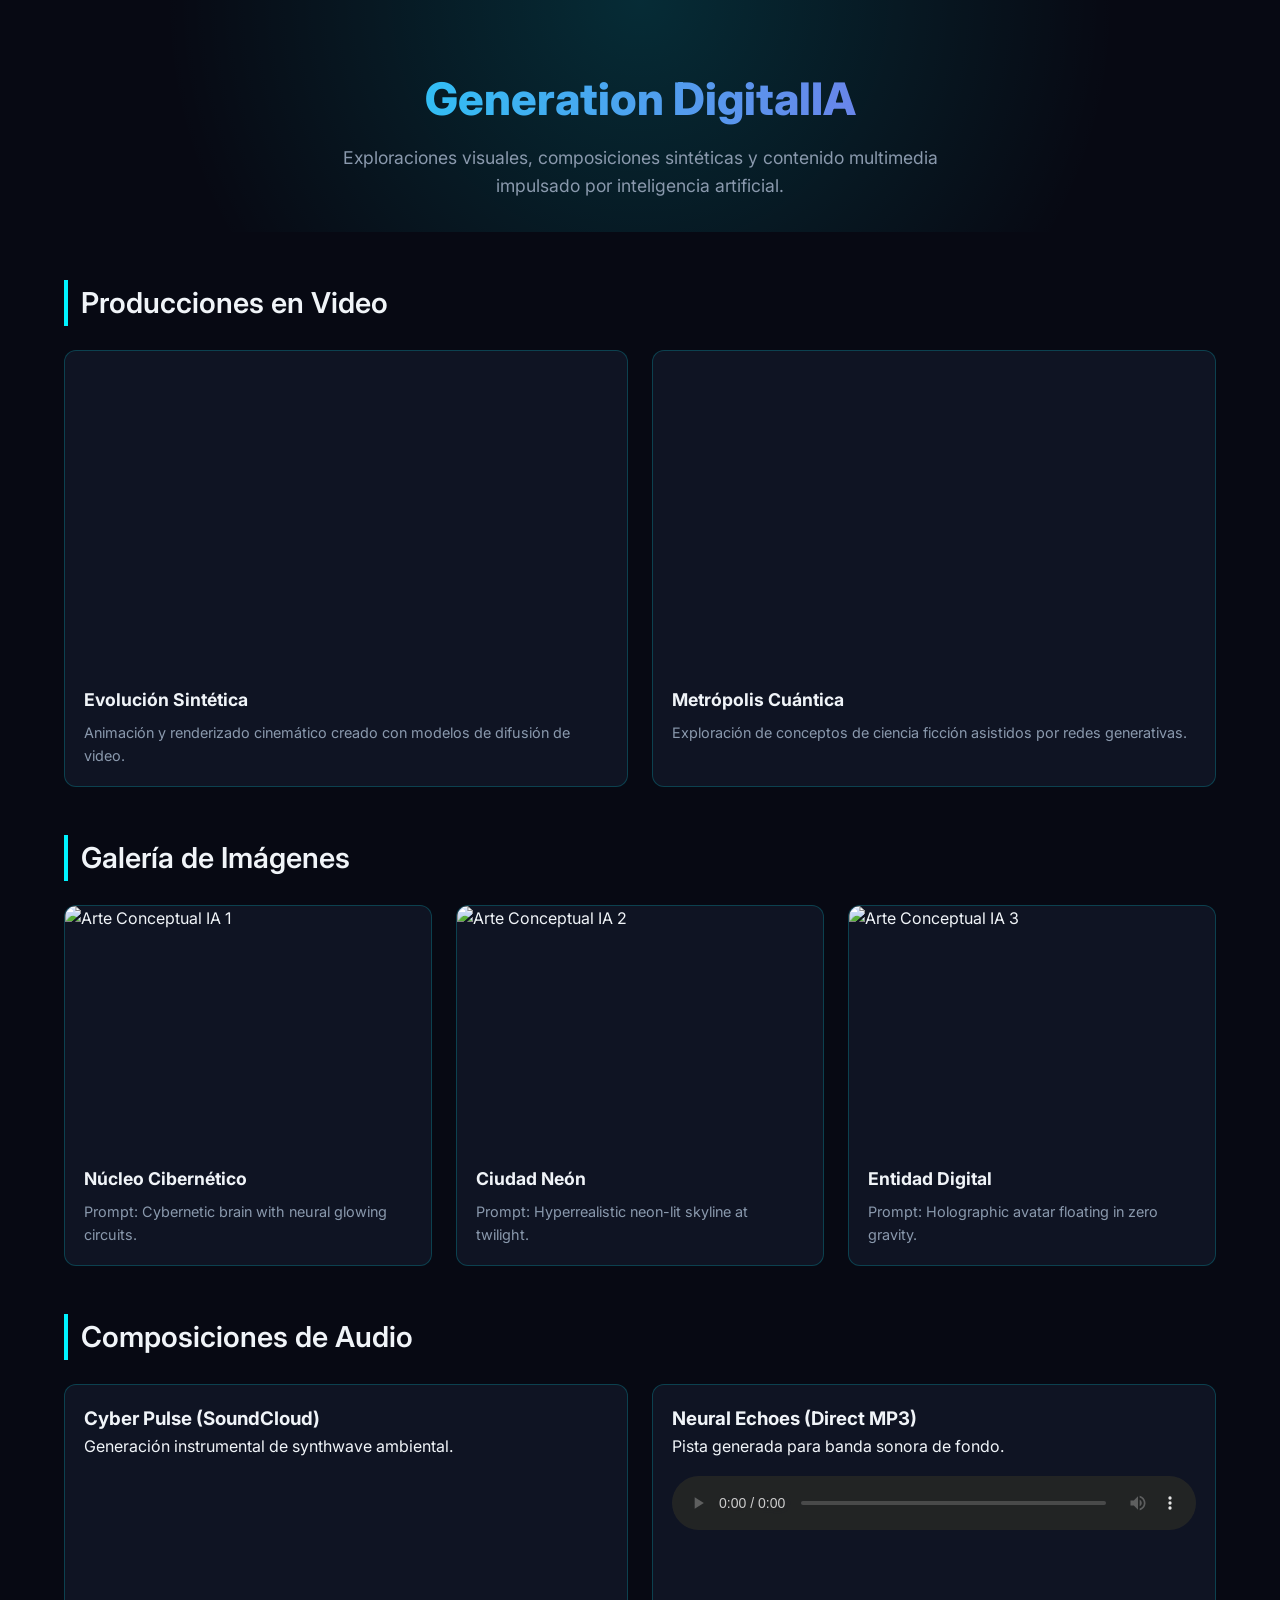
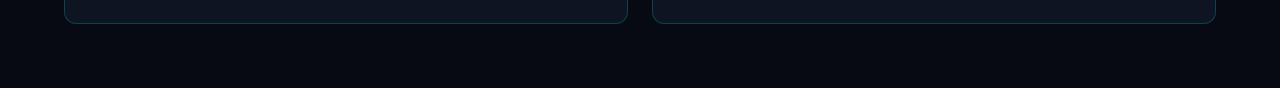
==== index.html @ ee4a76f1 "Create index.html" ====
<!DOCTYPE html>
<html lang="es">
<head>
  <meta charset="UTF-8">
  <meta name="viewport" content="width=device-width, initial-scale=1.0">
  <title>Generation DigitalIA | Portafolio</title>
  <link rel="preconnect" href="https://fonts.googleapis.com">
  <link rel="preconnect" href="https://fonts.gstatic.com" crossorigin>
  <link href="https://fonts.googleapis.com/css2?family=Inter:wght@300;400;600;800&display=swap" rel="stylesheet">
  <style>
    :root {
      --bg-dark: #070913;
      --card-bg: #0f1423;
      --border-glow: rgba(0, 242, 254, 0.2);
      --cyan: #00f2fe;
      --purple: #9b51e0;
      --text-main: #f0f4f8;
      --text-muted: #8a99ad;
    }

    * {
      box-sizing: border-box;
      margin: 0;
      padding: 0;
    }

    body {
      background-color: var(--bg-dark);
      color: var(--text-main);
      font-family: 'Inter', sans-serif;
      line-height: 1.6;
      padding-bottom: 4rem;
    }

    header {
      text-align: center;
      padding: 4rem 1.5rem 2rem;
      background: radial-gradient(circle at top, rgba(0, 242, 254, 0.15), transparent 70%);
    }

    header h1 {
      font-size: 2.8rem;
      font-weight: 800;
      background: linear-gradient(90deg, var(--cyan), var(--purple));
      -webkit-background-clip: text;
      -webkit-text-fill-color: transparent;
      margin-bottom: 0.5rem;
    }

    header p {
      color: var(--text-muted);
      font-size: 1.1rem;
      max-width: 600px;
      margin: 0 auto;
    }

    .container {
      max-width: 1200px;
      margin: 0 auto;
      padding: 0 1.5rem;
    }

    .section-title {
      font-size: 1.8rem;
      font-weight: 600;
      margin: 3rem 0 1.5rem;
      display: flex;
      align-items: center;
      gap: 0.8rem;
      border-left: 4px solid var(--cyan);
      padding-left: 0.8rem;
    }

    .grid {
      display: grid;
      grid-template-columns: repeat(auto-fit, minmax(320px, 1fr));
      gap: 1.5rem;
    }

    .card {
      background-color: var(--card-bg);
      border: 1px solid var(--border-glow);
      border-radius: 12px;
      overflow: hidden;
      display: flex;
      flex-direction: column;
      transition: transform 0.2s ease, border-color 0.2s ease;
    }

    .card:hover {
      transform: translateY(-4px);
      border-color: var(--cyan);
    }

    /* Galería de Imágenes */
    .image-card img {
      width: 100%;
      height: 240px;
      object-fit: cover;
      display: block;
    }

    .card-body {
      padding: 1.2rem;
    }

    .card-body h3 {
      font-size: 1.1rem;
      margin-bottom: 0.4rem;
    }

    .card-body p {
      color: var(--text-muted);
      font-size: 0.9rem;
    }

    /* Marcos de Video */
    .video-wrapper {
      position: relative;
      padding-bottom: 56.25%; /* 16:9 ratio */
      height: 0;
      overflow: hidden;
    }

    .video-wrapper iframe {
      position: absolute;
      top: 0;
      left: 0;
      width: 100%;
      height: 100%;
      border: 0;
    }

    /* Reproductores de Audio */
    .audio-card {
      padding: 1.2rem;
    }

    .audio-wrapper {
      margin-top: 1rem;
    }

    .audio-wrapper iframe {
      width: 100%;
      height: 120px;
      border: 0;
    }

    audio {
      width: 100%;
      margin-top: 1rem;
      filter: invert(0.9) hue-rotate(180deg);
    }
  </style>
</head>
<body>

  <header>
    <h1>Generation DigitalIA</h1>
    <p>Exploraciones visuales, composiciones sintéticas y contenido multimedia impulsado por inteligencia artificial.</p>
  </header>

  <main class="container">

    <h2 class="section-title">Producciones en Video</h2>
    <div class="grid">
      <div class="card">
        <div class="video-wrapper">
          <iframe src="https://www.youtube.com/embed/dQw4w9WgXcQ" title="Video IA 1" allowfullscreen></iframe>
        </div>
        <div class="card-body">
          <h3>Evolución Sintética</h3>
          <p>Animación y renderizado cinemático creado con modelos de difusión de video.</p>
        </div>
      </div>

      <div class="card">
        <div class="video-wrapper">
          <iframe src="https://www.youtube.com/embed/dQw4w9WgXcQ" title="Video IA 2" allowfullscreen></iframe>
        </div>
        <div class="card-body">
          <h3>Metrópolis Cuántica</h3>
          <p>Exploración de conceptos de ciencia ficción asistidos por redes generativas.</p>
        </div>
      </div>
    </div>

    <h2 class="section-title">Galería de Imágenes</h2>
    <div class="grid">
      <div class="card image-card">
        <img src="https://picsum.photos/600/400?random=1" alt="Arte Conceptual IA 1">
        <div class="card-body">
          <h3>Núcleo Cibernético</h3>
          <p>Prompt: Cybernetic brain with neural glowing circuits.</p>
        </div>
      </div>

      <div class="card image-card">
        <img src="https://picsum.photos/600/400?random=2" alt="Arte Conceptual IA 2">
        <div class="card-body">
          <h3>Ciudad Neón</h3>
          <p>Prompt: Hyperrealistic neon-lit skyline at twilight.</p>
        </div>
      </div>

      <div class="card image-card">
        <img src="https://picsum.photos/600/400?random=3" alt="Arte Conceptual IA 3">
        <div class="card-body">
          <h3>Entidad Digital</h3>
          <p>Prompt: Holographic avatar floating in zero gravity.</p>
        </div>
      </div>
    </div>

    <h2 class="section-title">Composiciones de Audio</h2>
    <div class="grid">
      <div class="card audio-card">
        <h3>Cyber Pulse (SoundCloud)</h3>
        <p>Generación instrumental de synthwave ambiental.</p>
        <div class="audio-wrapper">
          <iframe scrolling="no" allow="autoplay" src="https://w.soundcloud.com/player/?url=https%3A//api.soundcloud.com/tracks/293&color=%2300f2fe&auto_play=false&hide_related=true&show_comments=false&show_user=true&show_reposts=false&show_teaser=false"></iframe>
        </div>
      </div>

      <div class="card audio-card">
        <h3>Neural Echoes (Direct MP3)</h3>
        <p>Pista generada para banda sonora de fondo.</p>
        <audio controls>
          <source src="https://www.soundhelix.com/examples/mp3/SoundHelix-Song-1.mp3" type="audio/mpeg">
          Tu navegador no soporta el reproductor de audio.
        </audio>
      </div>
    </div>

  </main>

</body>
</html>
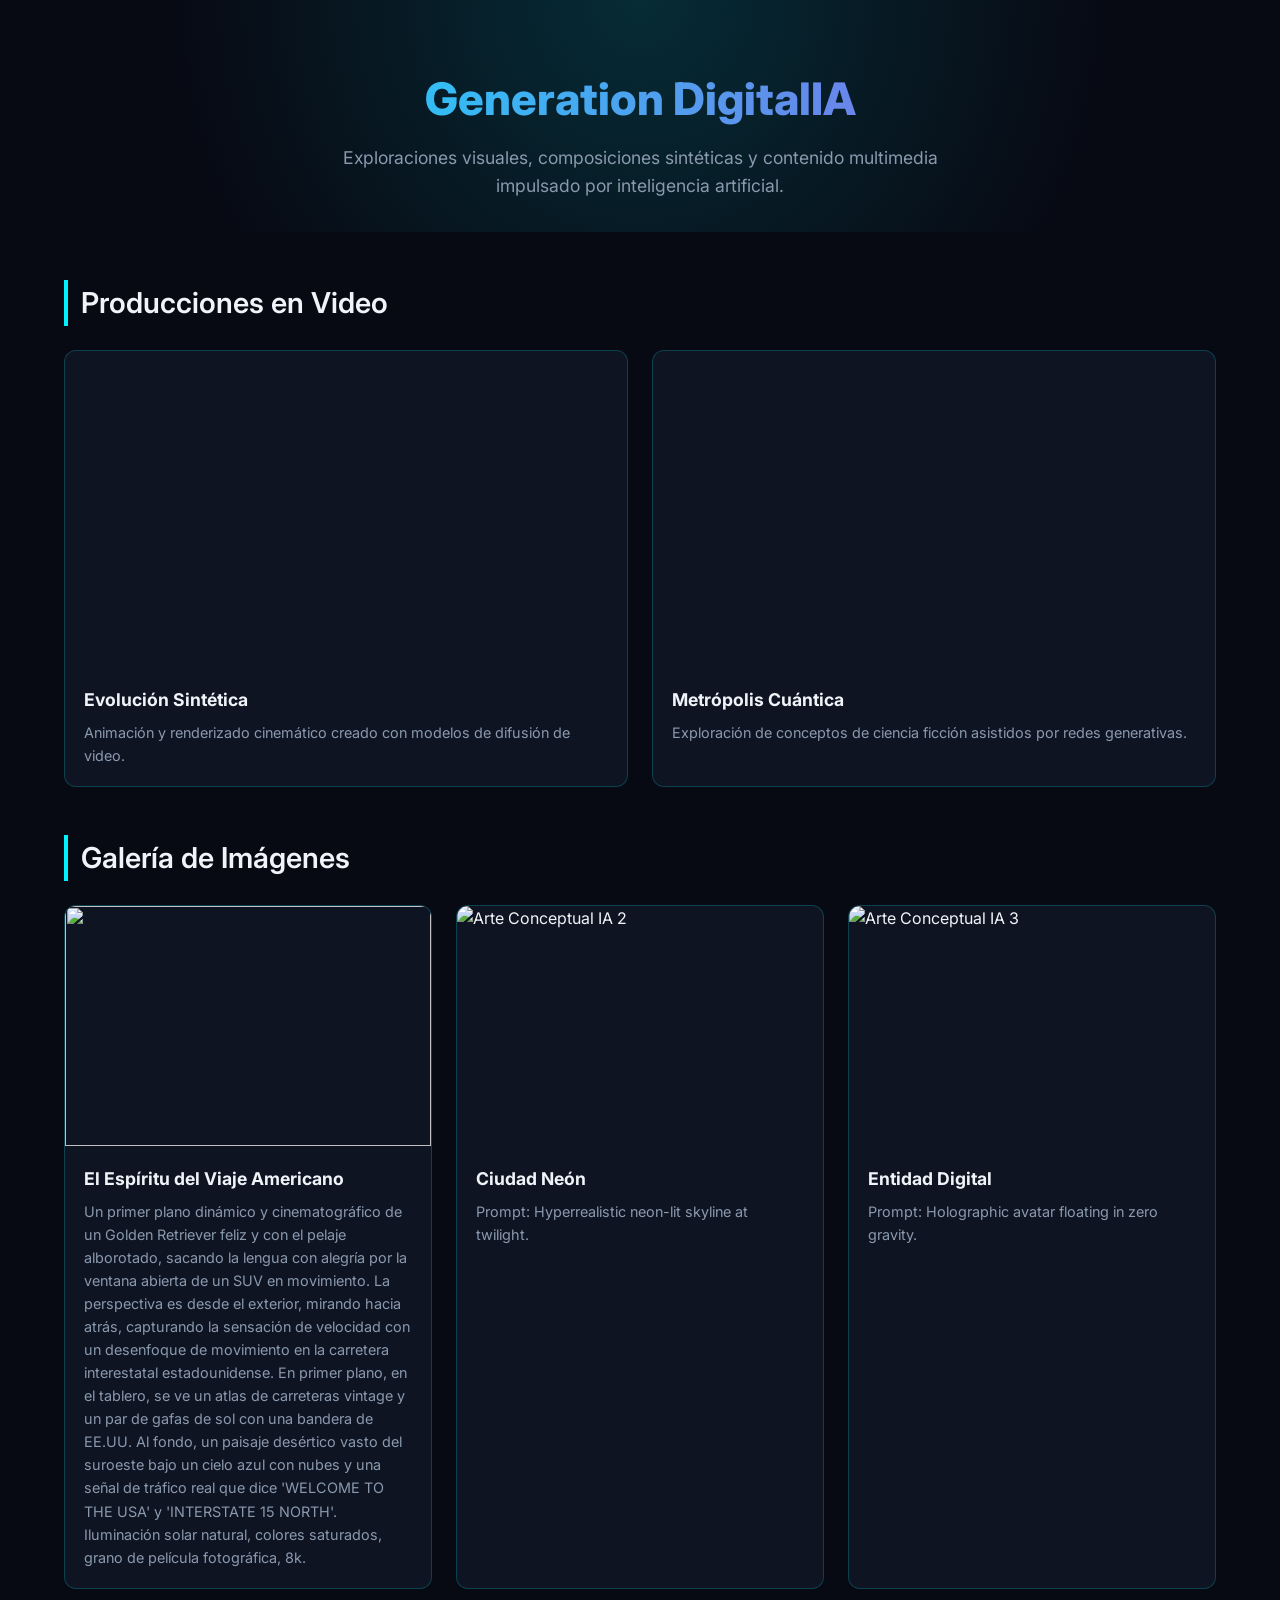
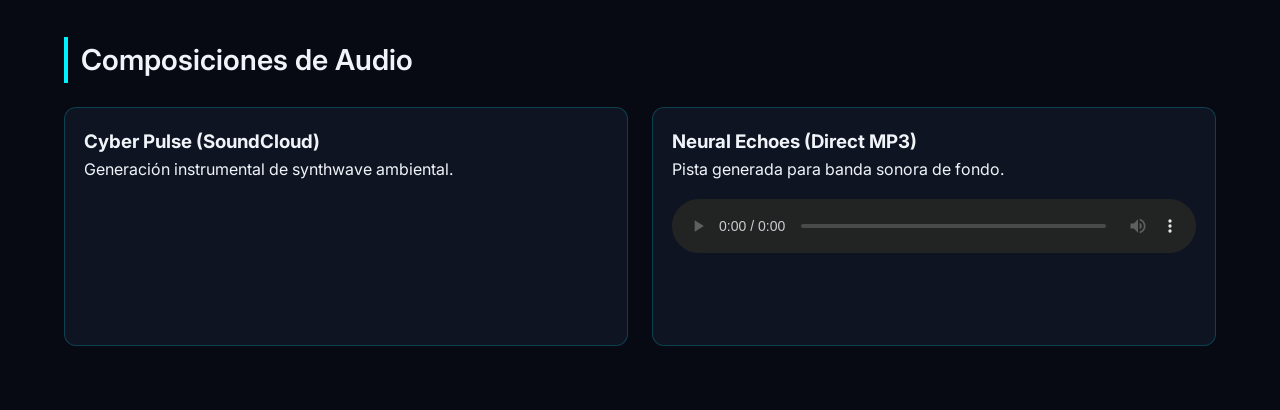
==== commit 739ea677: "Update index.html" ====
--- a/index.html
+++ b/index.html
@@ -1,5 +1,6 @@
 <!DOCTYPE html>
 <html lang="es">
+
 <head>
   <meta charset="UTF-8">
   <meta name="viewport" content="width=device-width, initial-scale=1.0">
@@ -117,7 +118,8 @@
     /* Marcos de Video */
     .video-wrapper {
       position: relative;
-      padding-bottom: 56.25%; /* 16:9 ratio */
+      padding-bottom: 56.25%;
+      /* 16:9 ratio */
       height: 0;
       overflow: hidden;
     }
@@ -153,11 +155,13 @@
     }
   </style>
 </head>
+
 <body>
 
   <header>
     <h1>Generation DigitalIA</h1>
-    <p>Exploraciones visuales, composiciones sintéticas y contenido multimedia impulsado por inteligencia artificial.</p>
+    <p>Exploraciones visuales, composiciones sintéticas y contenido multimedia impulsado por inteligencia artificial.
+    </p>
   </header>
 
   <main class="container">
@@ -188,10 +192,17 @@
     <h2 class="section-title">Galería de Imágenes</h2>
     <div class="grid">
       <div class="card image-card">
-        <img src="https://picsum.photos/600/400?random=1" alt="Arte Conceptual IA 1">
-        <div class="card-body">
-          <h3>Núcleo Cibernético</h3>
-          <p>Prompt: Cybernetic brain with neural glowing circuits.</p>
+        <img
+          src="https://res.cloudinary.com/hmmpgzoa/image/upload/v1788475671/Gemini_Generated_Image_70rmd570rmd570rm.jpg">
+        <div class="card-body">
+          <h3>El Espíritu del Viaje Americano</h3>
+          <p>Un primer plano dinámico y cinematográfico de un Golden Retriever feliz y con el pelaje alborotado, sacando
+            la lengua con alegría por la ventana abierta de un SUV en movimiento. La perspectiva es desde el exterior,
+            mirando hacia atrás, capturando la sensación de velocidad con un desenfoque de movimiento en la carretera
+            interestatal estadounidense. En primer plano, en el tablero, se ve un atlas de carreteras vintage y un par
+            de gafas de sol con una bandera de EE.UU. Al fondo, un paisaje desértico vasto del suroeste bajo un cielo
+            azul con nubes y una señal de tráfico real que dice 'WELCOME TO THE USA' y 'INTERSTATE 15 NORTH'.
+            Iluminación solar natural, colores saturados, grano de película fotográfica, 8k.</p>
         </div>
       </div>
 
@@ -218,7 +229,8 @@
         <h3>Cyber Pulse (SoundCloud)</h3>
         <p>Generación instrumental de synthwave ambiental.</p>
         <div class="audio-wrapper">
-          <iframe scrolling="no" allow="autoplay" src="https://w.soundcloud.com/player/?url=https%3A//api.soundcloud.com/tracks/293&color=%2300f2fe&auto_play=false&hide_related=true&show_comments=false&show_user=true&show_reposts=false&show_teaser=false"></iframe>
+          <iframe scrolling="no" allow="autoplay"
+            src="https://w.soundcloud.com/player/?url=https%3A//api.soundcloud.com/tracks/293&color=%2300f2fe&auto_play=false&hide_related=true&show_comments=false&show_user=true&show_reposts=false&show_teaser=false"></iframe>
         </div>
       </div>
 
@@ -235,4 +247,5 @@
   </main>
 
 </body>
+
 </html>
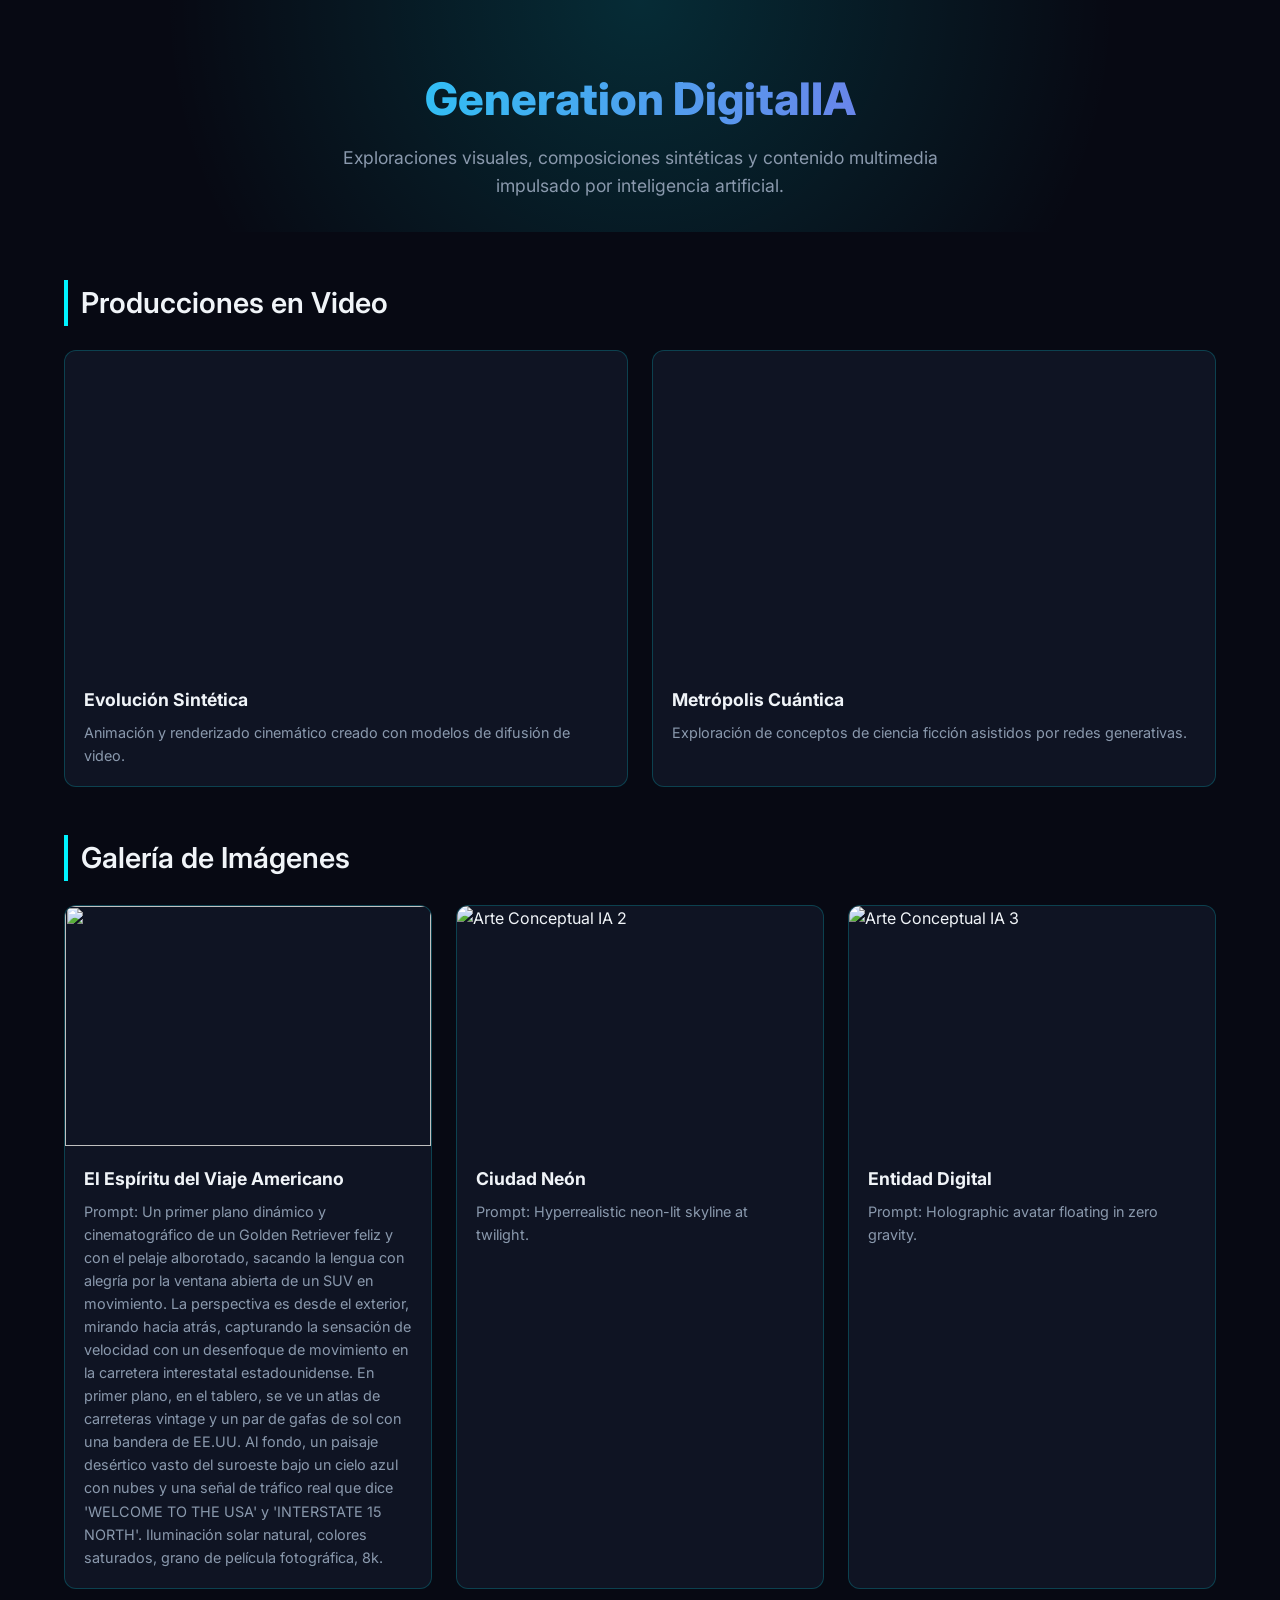
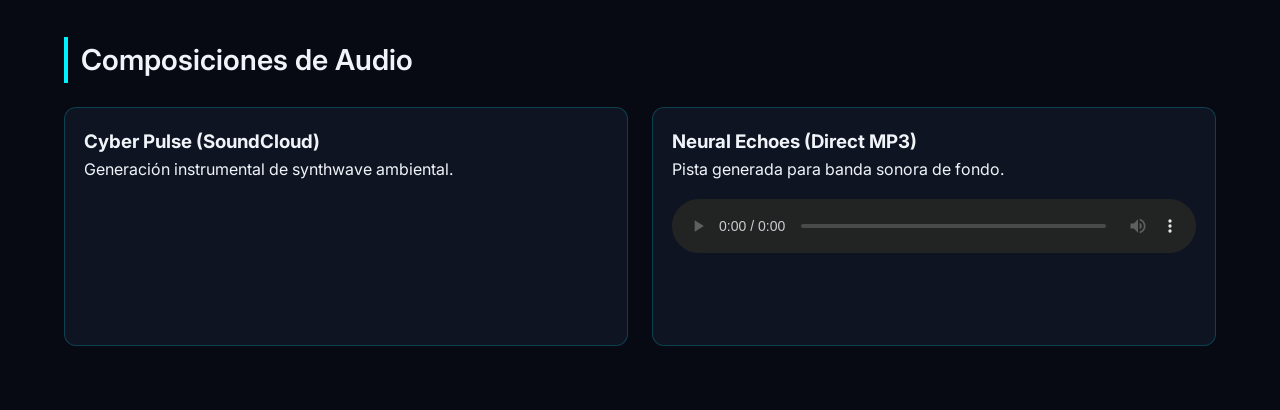
==== commit a6bda2ad: "Update index.html" ====
--- a/index.html
+++ b/index.html
@@ -196,7 +196,8 @@
           src="https://res.cloudinary.com/hmmpgzoa/image/upload/v1788475671/Gemini_Generated_Image_70rmd570rmd570rm.jpg">
         <div class="card-body">
           <h3>El Espíritu del Viaje Americano</h3>
-          <p>Un primer plano dinámico y cinematográfico de un Golden Retriever feliz y con el pelaje alborotado, sacando
+          <p>Prompt: Un primer plano dinámico y cinematográfico de un Golden Retriever feliz y con el pelaje alborotado,
+            sacando
             la lengua con alegría por la ventana abierta de un SUV en movimiento. La perspectiva es desde el exterior,
             mirando hacia atrás, capturando la sensación de velocidad con un desenfoque de movimiento en la carretera
             interestatal estadounidense. En primer plano, en el tablero, se ve un atlas de carreteras vintage y un par
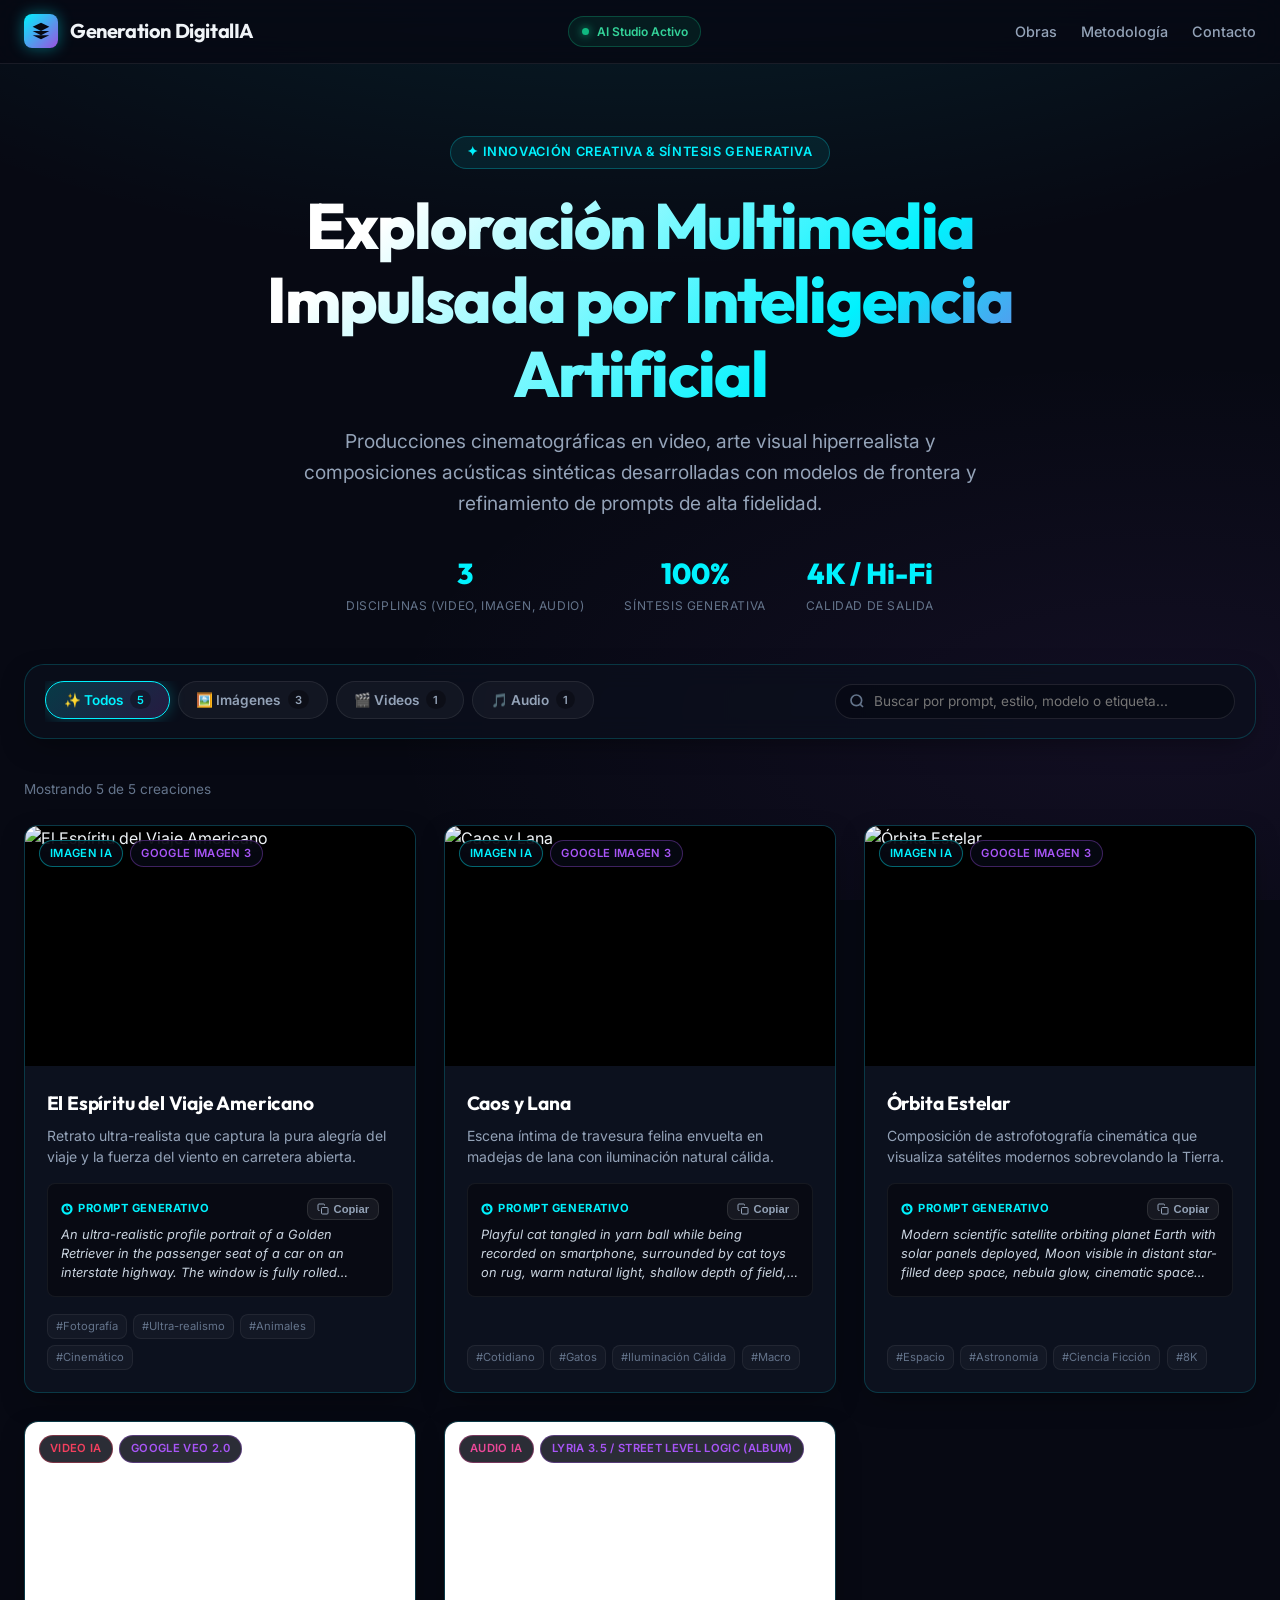
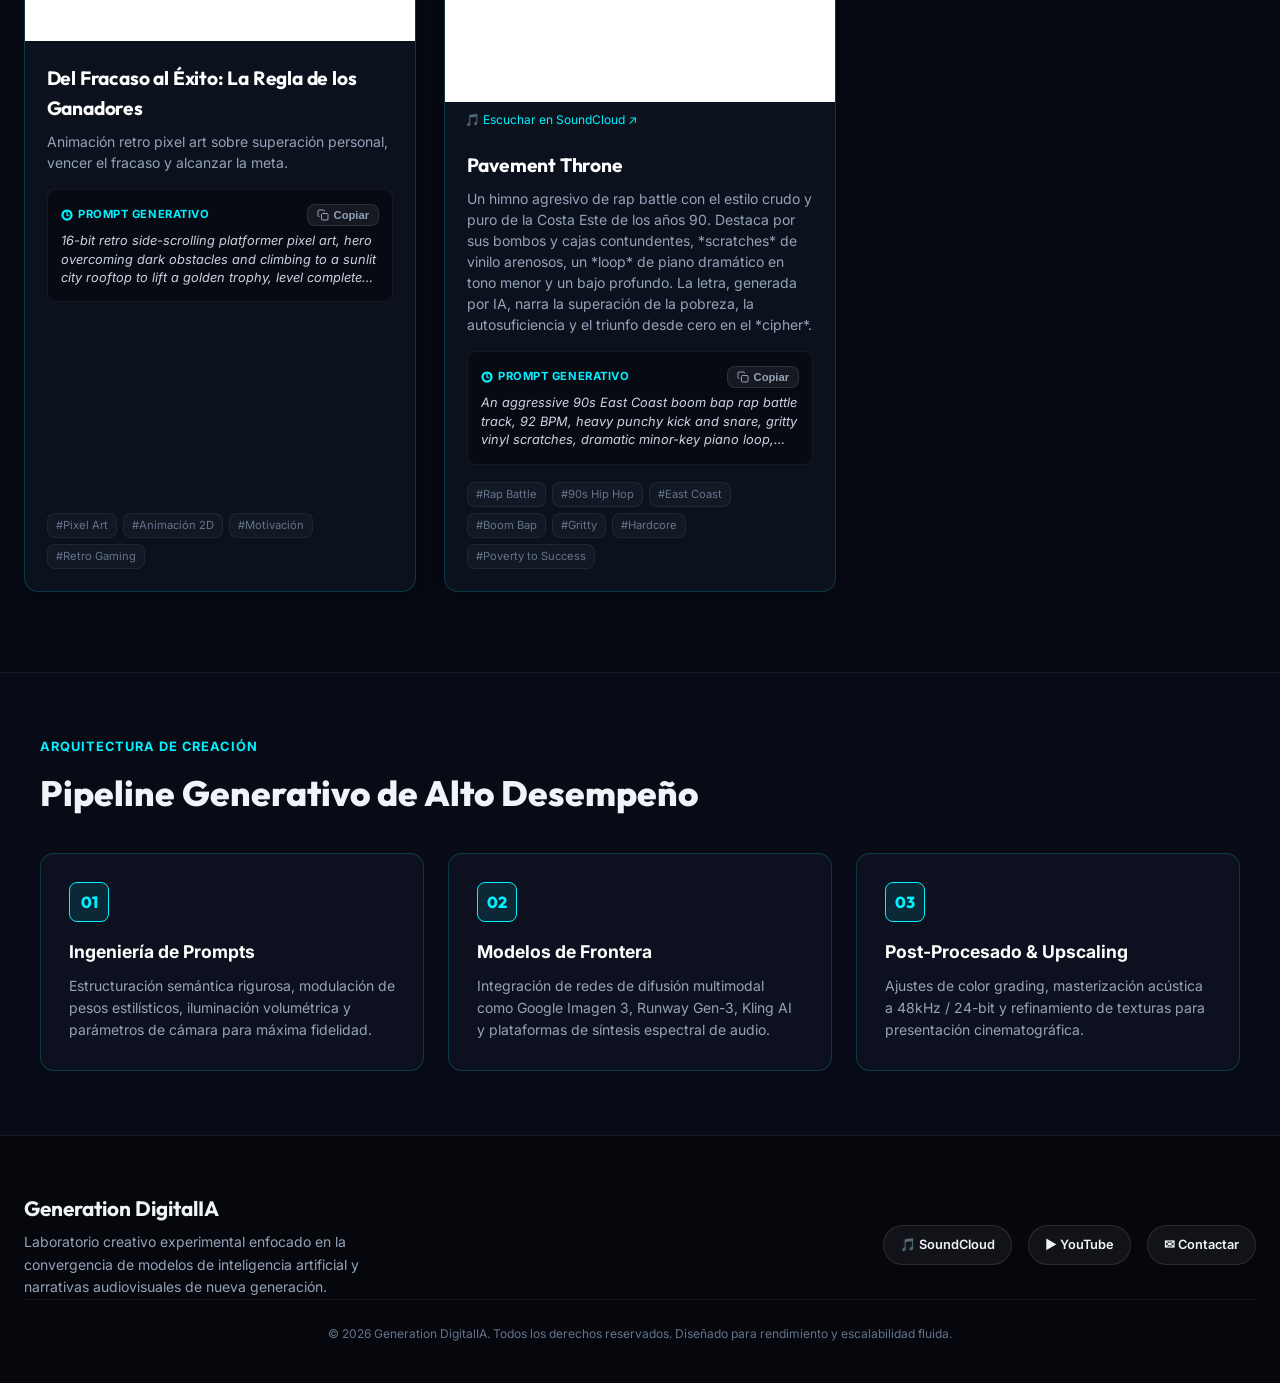
==== commit f3c32414: "Refactorización modular, diseño interactivo y actualización de obras - Arquitectura desacoplada y es" ====
--- a/index.html
+++ b/index.html
@@ -4,249 +4,247 @@
 <head>
   <meta charset="UTF-8">
   <meta name="viewport" content="width=device-width, initial-scale=1.0">
-  <title>Generation DigitalIA | Portafolio</title>
+  <title>Generation DigitalIA | Portafolio de Arte & Contenido Multimedia con IA</title>
+  
+  <!-- SEO & Metadatos Esenciales -->
+  <meta name="description" content="Generation DigitalIA - Portafolio de arte generativo, producciones en video cinemático, composiciones acústicas sintéticas y contenido multimedia impulsado por inteligencia artificial.">
+  <meta name="keywords" content="Inteligencia Artificial, Arte Generativo, Imagen 3, Runway, Kling, Suno, Video IA, Deep Tech, Prompt Engineering, Multimedia IA">
+  <meta name="author" content="Generation DigitalIA">
+  <meta name="theme-color" content="#070913">
+
+  <!-- Open Graph / Redes Sociales -->
+  <meta property="og:type" content="website">
+  <meta property="og:title" content="Generation DigitalIA | Portafolio Multimedia con IA">
+  <meta property="og:description" content="Exploraciones visuales, composiciones sintéticas y contenido cinematográfico impulsado por inteligencia artificial de vanguardia.">
+  <meta property="og:image" content="https://res.cloudinary.com/hmmpgzoa/image/upload/v1788475671/Gemini_Generated_Image_70rmd570rmd570rm.jpg">
+
+  <!-- Twitter Card -->
+  <meta name="twitter:card" content="summary_large_image">
+  <meta name="twitter:title" content="Generation DigitalIA | Portafolio Multimedia con IA">
+  <meta name="twitter:description" content="Exploraciones visuales, composiciones sintéticas y contenido cinematográfico impulsado por modelos generativos.">
+  <meta name="twitter:image" content="https://res.cloudinary.com/hmmpgzoa/image/upload/v1788475671/Gemini_Generated_Image_70rmd570rmd570rm.jpg">
+
+  <!-- Google Fonts: Outfit & Inter -->
   <link rel="preconnect" href="https://fonts.googleapis.com">
   <link rel="preconnect" href="https://fonts.gstatic.com" crossorigin>
-  <link href="https://fonts.googleapis.com/css2?family=Inter:wght@300;400;600;800&display=swap" rel="stylesheet">
-  <style>
-    :root {
-      --bg-dark: #070913;
-      --card-bg: #0f1423;
-      --border-glow: rgba(0, 242, 254, 0.2);
-      --cyan: #00f2fe;
-      --purple: #9b51e0;
-      --text-main: #f0f4f8;
-      --text-muted: #8a99ad;
-    }
-
-    * {
-      box-sizing: border-box;
-      margin: 0;
-      padding: 0;
-    }
-
-    body {
-      background-color: var(--bg-dark);
-      color: var(--text-main);
-      font-family: 'Inter', sans-serif;
-      line-height: 1.6;
-      padding-bottom: 4rem;
-    }
-
-    header {
-      text-align: center;
-      padding: 4rem 1.5rem 2rem;
-      background: radial-gradient(circle at top, rgba(0, 242, 254, 0.15), transparent 70%);
-    }
-
-    header h1 {
-      font-size: 2.8rem;
-      font-weight: 800;
-      background: linear-gradient(90deg, var(--cyan), var(--purple));
-      -webkit-background-clip: text;
-      -webkit-text-fill-color: transparent;
-      margin-bottom: 0.5rem;
-    }
-
-    header p {
-      color: var(--text-muted);
-      font-size: 1.1rem;
-      max-width: 600px;
-      margin: 0 auto;
-    }
-
-    .container {
-      max-width: 1200px;
-      margin: 0 auto;
-      padding: 0 1.5rem;
-    }
-
-    .section-title {
-      font-size: 1.8rem;
-      font-weight: 600;
-      margin: 3rem 0 1.5rem;
-      display: flex;
-      align-items: center;
-      gap: 0.8rem;
-      border-left: 4px solid var(--cyan);
-      padding-left: 0.8rem;
-    }
-
-    .grid {
-      display: grid;
-      grid-template-columns: repeat(auto-fit, minmax(320px, 1fr));
-      gap: 1.5rem;
-    }
-
-    .card {
-      background-color: var(--card-bg);
-      border: 1px solid var(--border-glow);
-      border-radius: 12px;
-      overflow: hidden;
-      display: flex;
-      flex-direction: column;
-      transition: transform 0.2s ease, border-color 0.2s ease;
-    }
-
-    .card:hover {
-      transform: translateY(-4px);
-      border-color: var(--cyan);
-    }
-
-    /* Galería de Imágenes */
-    .image-card img {
-      width: 100%;
-      height: 240px;
-      object-fit: cover;
-      display: block;
-    }
-
-    .card-body {
-      padding: 1.2rem;
-    }
-
-    .card-body h3 {
-      font-size: 1.1rem;
-      margin-bottom: 0.4rem;
-    }
-
-    .card-body p {
-      color: var(--text-muted);
-      font-size: 0.9rem;
-    }
-
-    /* Marcos de Video */
-    .video-wrapper {
-      position: relative;
-      padding-bottom: 56.25%;
-      /* 16:9 ratio */
-      height: 0;
-      overflow: hidden;
-    }
-
-    .video-wrapper iframe {
-      position: absolute;
-      top: 0;
-      left: 0;
-      width: 100%;
-      height: 100%;
-      border: 0;
-    }
-
-    /* Reproductores de Audio */
-    .audio-card {
-      padding: 1.2rem;
-    }
-
-    .audio-wrapper {
-      margin-top: 1rem;
-    }
-
-    .audio-wrapper iframe {
-      width: 100%;
-      height: 120px;
-      border: 0;
-    }
-
-    audio {
-      width: 100%;
-      margin-top: 1rem;
-      filter: invert(0.9) hue-rotate(180deg);
-    }
-  </style>
+  <link href="https://fonts.googleapis.com/css2?family=Inter:wght@300;400;500;600;700&family=Outfit:wght@400;600;700;800&display=swap" rel="stylesheet">
+
+  <!-- Hoja de Estilos Principal -->
+  <link rel="stylesheet" href="css/style.css">
 </head>
 
 <body>
 
-  <header>
-    <h1>Generation DigitalIA</h1>
-    <p>Exploraciones visuales, composiciones sintéticas y contenido multimedia impulsado por inteligencia artificial.
+  <!-- Barra de Navegación Superior -->
+  <header class="navbar">
+    <div class="nav-container">
+      <a href="#" class="nav-brand" title="Generation DigitalIA - Inicio">
+        <div class="brand-icon">
+          <svg viewBox="0 0 24 24">
+            <path d="M12 2L2 7l10 5 10-5-10-5zM2 17l10 5 10-5M2 12l10 5 10-5"></path>
+          </svg>
+        </div>
+        <span>Generation DigitalIA</span>
+      </a>
+
+      <div class="nav-status">
+        <span class="status-dot"></span>
+        <span>AI Studio Activo</span>
+      </div>
+
+      <nav>
+        <ul class="nav-links">
+          <li><a href="#galeria">Obras</a></li>
+          <li><a href="#metodologia">Metodología</a></li>
+          <li><a href="#contacto">Contacto</a></li>
+        </ul>
+      </nav>
+    </div>
+  </header>
+
+  <!-- Hero Section Principal -->
+  <section class="hero">
+    <div class="hero-pill">
+      <span>✦ Innovación Creativa & Síntesis Generativa</span>
+    </div>
+    <h1>Exploración Multimedia Impulsada por Inteligencia Artificial</h1>
+    <p>
+      Producciones cinematográficas en video, arte visual hiperrealista y composiciones acústicas sintéticas
+      desarrolladas con modelos de frontera y refinamiento de prompts de alta fidelidad.
     </p>
-  </header>
-
-  <main class="container">
-
-    <h2 class="section-title">Producciones en Video</h2>
-    <div class="grid">
-      <div class="card">
-        <div class="video-wrapper">
-          <iframe src="https://www.youtube.com/embed/dQw4w9WgXcQ" title="Video IA 1" allowfullscreen></iframe>
-        </div>
-        <div class="card-body">
-          <h3>Evolución Sintética</h3>
-          <p>Animación y renderizado cinemático creado con modelos de difusión de video.</p>
-        </div>
-      </div>
-
-      <div class="card">
-        <div class="video-wrapper">
-          <iframe src="https://www.youtube.com/embed/dQw4w9WgXcQ" title="Video IA 2" allowfullscreen></iframe>
-        </div>
-        <div class="card-body">
-          <h3>Metrópolis Cuántica</h3>
-          <p>Exploración de conceptos de ciencia ficción asistidos por redes generativas.</p>
-        </div>
-      </div>
-    </div>
-
-    <h2 class="section-title">Galería de Imágenes</h2>
-    <div class="grid">
-      <div class="card image-card">
-        <img
-          src="https://res.cloudinary.com/hmmpgzoa/image/upload/v1788475671/Gemini_Generated_Image_70rmd570rmd570rm.jpg">
-        <div class="card-body">
-          <h3>El Espíritu del Viaje Americano</h3>
-          <p>Prompt: Un primer plano dinámico y cinematográfico de un Golden Retriever feliz y con el pelaje alborotado,
-            sacando
-            la lengua con alegría por la ventana abierta de un SUV en movimiento. La perspectiva es desde el exterior,
-            mirando hacia atrás, capturando la sensación de velocidad con un desenfoque de movimiento en la carretera
-            interestatal estadounidense. En primer plano, en el tablero, se ve un atlas de carreteras vintage y un par
-            de gafas de sol con una bandera de EE.UU. Al fondo, un paisaje desértico vasto del suroeste bajo un cielo
-            azul con nubes y una señal de tráfico real que dice 'WELCOME TO THE USA' y 'INTERSTATE 15 NORTH'.
-            Iluminación solar natural, colores saturados, grano de película fotográfica, 8k.</p>
-        </div>
-      </div>
-
-      <div class="card image-card">
-        <img src="https://picsum.photos/600/400?random=2" alt="Arte Conceptual IA 2">
-        <div class="card-body">
-          <h3>Ciudad Neón</h3>
-          <p>Prompt: Hyperrealistic neon-lit skyline at twilight.</p>
-        </div>
-      </div>
-
-      <div class="card image-card">
-        <img src="https://picsum.photos/600/400?random=3" alt="Arte Conceptual IA 3">
-        <div class="card-body">
-          <h3>Entidad Digital</h3>
-          <p>Prompt: Holographic avatar floating in zero gravity.</p>
-        </div>
-      </div>
-    </div>
-
-    <h2 class="section-title">Composiciones de Audio</h2>
-    <div class="grid">
-      <div class="card audio-card">
-        <h3>Cyber Pulse (SoundCloud)</h3>
-        <p>Generación instrumental de synthwave ambiental.</p>
-        <div class="audio-wrapper">
-          <iframe scrolling="no" allow="autoplay"
-            src="https://w.soundcloud.com/player/?url=https%3A//api.soundcloud.com/tracks/293&color=%2300f2fe&auto_play=false&hide_related=true&show_comments=false&show_user=true&show_reposts=false&show_teaser=false"></iframe>
-        </div>
-      </div>
-
-      <div class="card audio-card">
-        <h3>Neural Echoes (Direct MP3)</h3>
-        <p>Pista generada para banda sonora de fondo.</p>
-        <audio controls>
-          <source src="https://www.soundhelix.com/examples/mp3/SoundHelix-Song-1.mp3" type="audio/mpeg">
-          Tu navegador no soporta el reproductor de audio.
-        </audio>
-      </div>
-    </div>
+
+    <div class="hero-metrics">
+      <div class="metric-item">
+        <span class="metric-number">3</span>
+        <span class="metric-label">Disciplinas (Video, Imagen, Audio)</span>
+      </div>
+      <div class="metric-item">
+        <span class="metric-number">100%</span>
+        <span class="metric-label">Síntesis Generativa</span>
+      </div>
+      <div class="metric-item">
+        <span class="metric-number">4K / Hi-Fi</span>
+        <span class="metric-label">Calidad de Salida</span>
+      </div>
+    </div>
+  </section>
+
+  <!-- Contenedor Principal / Galería -->
+  <main class="container" id="galeria">
+
+    <!-- Barra de Controles: Filtros y Buscador en Tiempo Real -->
+    <section class="controls-wrapper" aria-label="Controles del portafolio">
+      <!-- Filtros por categoría -->
+      <div class="filter-group" role="tablist">
+        <button class="filter-btn active" data-filter="all" role="tab" aria-selected="true">
+          <span>✨ Todos</span>
+          <span class="filter-count">0</span>
+        </button>
+        <button class="filter-btn" data-filter="image" role="tab" aria-selected="false">
+          <span>🖼️ Imágenes</span>
+          <span class="filter-count">0</span>
+        </button>
+        <button class="filter-btn" data-filter="video" role="tab" aria-selected="false">
+          <span>🎬 Videos</span>
+          <span class="filter-count">0</span>
+        </button>
+        <button class="filter-btn" data-filter="audio" role="tab" aria-selected="false">
+          <span>🎵 Audio</span>
+          <span class="filter-count">0</span>
+        </button>
+      </div>
+
+      <!-- Buscador en tiempo real -->
+      <div class="search-box">
+        <svg class="search-icon" viewBox="0 0 24 24" fill="none" stroke="currentColor" stroke-width="2.5">
+          <circle cx="11" cy="11" r="8"></circle>
+          <line x1="21" y1="21" x2="16.65" y2="16.65"></line>
+        </svg>
+        <input 
+          type="text" 
+          id="search-input" 
+          class="search-input" 
+          placeholder="Buscar por prompt, estilo, modelo o etiqueta..."
+          aria-label="Buscar en el portafolio"
+        />
+        <button id="search-clear" class="search-clear" title="Limpiar búsqueda" aria-label="Limpiar búsqueda">✕</button>
+      </div>
+    </section>
+
+    <!-- Indicador de resultados dinámicos -->
+    <div id="results-counter" class="results-info" aria-live="polite">
+      Mostrando creaciones...
+    </div>
+
+    <!-- Grid de Tarjetas Multimedia (Renderizado dinámico mediante app.js) -->
+    <section id="gallery-grid" class="gallery-grid" aria-label="Galería de creaciones">
+      <!-- Las tarjetas se inyectan automáticamente desde js/data.js -->
+    </section>
 
   </main>
 
+  <!-- Sección de Metodología y Pipeline Creativo -->
+  <section class="section-feature" id="metodologia">
+    <div class="feature-container">
+      <span class="section-badge">Arquitectura de Creación</span>
+      <h2 class="section-heading">Pipeline Generativo de Alto Desempeño</h2>
+
+      <div class="pipeline-grid">
+        <div class="pipeline-card">
+          <div class="pipeline-step">01</div>
+          <h4>Ingeniería de Prompts</h4>
+          <p>Estructuración semántica rigurosa, modulación de pesos estilísticos, iluminación volumétrica y parámetros de cámara para máxima fidelidad.</p>
+        </div>
+
+        <div class="pipeline-card">
+          <div class="pipeline-step">02</div>
+          <h4>Modelos de Frontera</h4>
+          <p>Integración de redes de difusión multimodal como Google Imagen 3, Runway Gen-3, Kling AI y plataformas de síntesis espectral de audio.</p>
+        </div>
+
+        <div class="pipeline-card">
+          <div class="pipeline-step">03</div>
+          <h4>Post-Procesado & Upscaling</h4>
+          <p>Ajustes de color grading, masterización acústica a 48kHz / 24-bit y refinamiento de texturas para presentación cinematográfica.</p>
+        </div>
+      </div>
+    </div>
+  </section>
+
+  <!-- Pie de Página (Footer) -->
+  <footer id="contacto">
+    <div class="footer-container">
+      <div class="footer-info">
+        <h3>Generation DigitalIA</h3>
+        <p>Laboratorio creativo experimental enfocado en la convergencia de modelos de inteligencia artificial y narrativas audiovisuales de nueva generación.</p>
+      </div>
+
+      <div class="footer-socials">
+        <a href="https://soundcloud.com/generationdigitalia" target="_blank" rel="noopener noreferrer" class="social-btn">
+          <span>🎵 SoundCloud</span>
+        </a>
+        <a href="https://www.youtube.com/@generationdigitalia" target="_blank" rel="noopener noreferrer" class="social-btn">
+          <span>▶ YouTube</span>
+        </a>
+        <a href="mailto:contacto@generationdigitalia.com" class="social-btn">
+          <span>✉ Contactar</span>
+        </a>
+      </div>
+    </div>
+
+    <div class="footer-bottom">
+      <p>&copy; 2026 Generation DigitalIA. Todos los derechos reservados. Diseñado para rendimiento y escalabilidad fluida.</p>
+    </div>
+  </footer>
+
+  <!-- Modal / Lightbox Cinematográfico para Imágenes -->
+  <div id="lightbox-modal" class="lightbox-modal" role="dialog" aria-modal="true" aria-label="Visualizador de Imagen en Pantalla Completa">
+    <div class="lightbox-content">
+      <button id="lightbox-close" class="lightbox-close" title="Cerrar modal (Esc)" aria-label="Cerrar">✕</button>
+      
+      <div class="lightbox-media-container">
+        <img id="lightbox-image" src="" alt="Vista en detalle" />
+      </div>
+
+      <div class="lightbox-details">
+        <h3 id="lightbox-title" class="lightbox-title">Título de la Obra</h3>
+        <div class="lightbox-meta">
+          <span class="badge badge-image">Imagen IA</span>
+          <span id="lightbox-model" class="badge badge-model">Modelo IA</span>
+        </div>
+        
+        <div class="lightbox-prompt-box">
+          <div class="prompt-header">
+            <span class="prompt-label">Prompt Completo Utilizado:</span>
+            <button id="lightbox-copy-btn" class="btn-copy">
+              <svg width="12" height="12" viewBox="0 0 24 24" fill="none" stroke="currentColor" stroke-width="2"><rect x="9" y="9" width="13" height="13" rx="2" ry="2"></rect><path d="M5 15H4a2 2 0 0 1-2-2V4a2 2 0 0 1 2-2h9a2 2 0 0 1 2 2v1"></path></svg>
+              Copiar Prompt
+            </button>
+          </div>
+          <p id="lightbox-prompt"></p>
+        </div>
+      </div>
+    </div>
+  </div>
+
+  <!-- Notificación Toast Flotante para Copiado -->
+  <div id="toast" class="toast-notification" role="status" aria-live="polite">
+    <svg class="toast-icon" viewBox="0 0 24 24" fill="none" stroke="currentColor" stroke-width="3">
+      <polyline points="20 6 9 17 4 12"></polyline>
+    </svg>
+    <span>¡Prompt copiado al portapapeles con éxito!</span>
+  </div>
+
+  <!-- Botón Volver Arriba Flotante -->
+  <button id="scroll-top-btn" class="scroll-top-btn" title="Volver al inicio" aria-label="Volver al inicio">
+    <svg width="20" height="20" viewBox="0 0 24 24" fill="none" stroke="currentColor" stroke-width="2.5">
+      <polyline points="18 15 12 9 6 15"></polyline>
+    </svg>
+  </button>
+
+  <!-- Lógica y Catálogo de Datos Modular -->
+  <script src="js/data.js"></script>
+  <script src="js/app.js"></script>
 </body>
 
 </html>
--- a/css/style.css
+++ b/css/style.css
@@ -0,0 +1,1057 @@
+/* ==========================================================================
+   Generation DigitalIA - Cyberpunk / Deep Tech Design System
+   ========================================================================== */
+
+:root {
+  /* Paleta de Colores Futurista */
+  --bg-dark: #070913;
+  --bg-surface: #0b0f1d;
+  --card-bg: rgba(15, 20, 35, 0.75);
+  --card-hover-bg: rgba(20, 28, 48, 0.85);
+  --border-glow: rgba(0, 242, 254, 0.18);
+  --border-active: rgba(0, 242, 254, 0.7);
+  
+  --cyan: #00f2fe;
+  --cyan-glow: rgba(0, 242, 254, 0.4);
+  --purple: #9b51e0;
+  --purple-glow: rgba(155, 81, 224, 0.4);
+  --emerald: #10b981;
+  --amber: #f59e0b;
+
+  --text-main: #f0f4f8;
+  --text-muted: #94a3b8;
+  --text-dim: #64748b;
+  
+  /* Fuentes */
+  --font-sans: 'Inter', -apple-system, BlinkMacSystemFont, 'Segoe UI', Roboto, sans-serif;
+  --font-display: 'Outfit', 'Inter', sans-serif;
+
+  /* Transiciones y Sombras */
+  --transition-smooth: all 0.25s cubic-bezier(0.16, 1, 0.3, 1);
+  --radius-sm: 8px;
+  --radius-md: 14px;
+  --radius-lg: 20px;
+  --radius-full: 9999px;
+  --shadow-glow: 0 0 25px rgba(0, 242, 254, 0.15);
+  --shadow-card: 0 10px 30px -10px rgba(0, 0, 0, 0.5);
+}
+
+/* Reset y Base */
+*, *::before, *::after {
+  box-sizing: border-box;
+  margin: 0;
+  padding: 0;
+}
+
+html {
+  scroll-behavior: smooth;
+  color-scheme: dark;
+}
+
+body {
+  background-color: var(--bg-dark);
+  background-image: 
+    radial-gradient(ellipse 80% 50% at 50% -20%, rgba(0, 242, 254, 0.12), transparent),
+    radial-gradient(ellipse 60% 40% at 90% 80%, rgba(155, 81, 224, 0.08), transparent);
+  background-attachment: fixed;
+  color: var(--text-main);
+  font-family: var(--font-sans);
+  line-height: 1.6;
+  min-height: 100vh;
+  overflow-x: hidden;
+  position: relative;
+}
+
+/* ==========================================================================
+   Navegación Superior (Navbar)
+   ========================================================================== */
+.navbar {
+  position: sticky;
+  top: 0;
+  z-index: 100;
+  background: rgba(7, 9, 19, 0.85);
+  backdrop-filter: blur(16px);
+  -webkit-backdrop-filter: blur(16px);
+  border-bottom: 1px solid rgba(255, 255, 255, 0.08);
+  transition: var(--transition-smooth);
+}
+
+.nav-container {
+  max-width: 1280px;
+  margin: 0 auto;
+  padding: 0.9rem 1.5rem;
+  display: flex;
+  align-items: center;
+  justify-content: space-between;
+}
+
+.nav-brand {
+  display: flex;
+  align-items: center;
+  gap: 0.75rem;
+  text-decoration: none;
+  color: var(--text-main);
+  font-family: var(--font-display);
+  font-weight: 700;
+  font-size: 1.25rem;
+  letter-spacing: -0.02em;
+}
+
+.brand-icon {
+  width: 34px;
+  height: 34px;
+  border-radius: var(--radius-sm);
+  background: linear-gradient(135deg, var(--cyan), var(--purple));
+  display: grid;
+  place-items: center;
+  box-shadow: 0 0 15px var(--cyan-glow);
+}
+
+.brand-icon svg {
+  width: 20px;
+  height: 20px;
+  fill: #070913;
+}
+
+.nav-status {
+  display: inline-flex;
+  align-items: center;
+  gap: 0.5rem;
+  background: rgba(16, 185, 129, 0.1);
+  border: 1px solid rgba(16, 185, 129, 0.3);
+  padding: 0.3rem 0.8rem;
+  border-radius: var(--radius-full);
+  font-size: 0.75rem;
+  font-weight: 600;
+  color: #34d399;
+}
+
+.status-dot {
+  width: 7px;
+  height: 7px;
+  border-radius: 50%;
+  background-color: var(--emerald);
+  box-shadow: 0 0 8px var(--emerald);
+  animation: pulse-dot 2s infinite ease-in-out;
+}
+
+@keyframes pulse-dot {
+  0%, 100% { opacity: 1; transform: scale(1); }
+  50% { opacity: 0.4; transform: scale(0.85); }
+}
+
+.nav-links {
+  display: flex;
+  align-items: center;
+  gap: 1.5rem;
+  list-style: none;
+}
+
+.nav-links a {
+  color: var(--text-muted);
+  text-decoration: none;
+  font-size: 0.9rem;
+  font-weight: 500;
+  transition: var(--transition-smooth);
+}
+
+.nav-links a:hover {
+  color: var(--cyan);
+}
+
+/* ==========================================================================
+   Header Hero
+   ========================================================================== */
+.hero {
+  text-align: center;
+  padding: 4.5rem 1.5rem 3rem;
+  position: relative;
+}
+
+.hero-pill {
+  display: inline-flex;
+  align-items: center;
+  gap: 0.5rem;
+  background: rgba(0, 242, 254, 0.08);
+  border: 1px solid rgba(0, 242, 254, 0.25);
+  padding: 0.35rem 1rem;
+  border-radius: var(--radius-full);
+  color: var(--cyan);
+  font-size: 0.8rem;
+  font-weight: 600;
+  letter-spacing: 0.05em;
+  text-transform: uppercase;
+  margin-bottom: 1.25rem;
+}
+
+.hero h1 {
+  font-family: var(--font-display);
+  font-size: clamp(2.4rem, 5vw, 4rem);
+  font-weight: 800;
+  letter-spacing: -0.03em;
+  line-height: 1.15;
+  background: linear-gradient(135deg, #ffffff 20%, var(--cyan) 70%, var(--purple) 100%);
+  -webkit-background-clip: text;
+  -webkit-text-fill-color: transparent;
+  margin-bottom: 1rem;
+  max-width: 900px;
+  margin-inline: auto;
+}
+
+.hero p {
+  color: var(--text-muted);
+  font-size: clamp(1rem, 2vw, 1.2rem);
+  max-width: 680px;
+  margin: 0 auto 2rem;
+}
+
+.hero-metrics {
+  display: flex;
+  justify-content: center;
+  gap: 2.5rem;
+  flex-wrap: wrap;
+  margin-top: 1rem;
+}
+
+.metric-item {
+  display: flex;
+  flex-direction: column;
+  align-items: center;
+}
+
+.metric-number {
+  font-family: var(--font-display);
+  font-size: 1.8rem;
+  font-weight: 800;
+  color: var(--cyan);
+}
+
+.metric-label {
+  font-size: 0.75rem;
+  text-transform: uppercase;
+  letter-spacing: 0.05em;
+  color: var(--text-dim);
+}
+
+/* ==========================================================================
+   Barra de Controles (Filtros y Búsqueda)
+   ========================================================================== */
+.controls-wrapper {
+  background: rgba(11, 15, 29, 0.75);
+  backdrop-filter: blur(12px);
+  -webkit-backdrop-filter: blur(12px);
+  border: 1px solid var(--border-glow);
+  border-radius: var(--radius-lg);
+  padding: 1rem 1.25rem;
+  margin-bottom: 2.5rem;
+  display: flex;
+  flex-direction: column;
+  gap: 1rem;
+  box-shadow: var(--shadow-card);
+}
+
+@media (min-width: 768px) {
+  .controls-wrapper {
+    flex-direction: row;
+    align-items: center;
+    justify-content: space-between;
+  }
+}
+
+.filter-group {
+  display: flex;
+  gap: 0.5rem;
+  overflow-x: auto;
+  padding-bottom: 0.2rem;
+  scrollbar-width: none;
+}
+
+.filter-group::-webkit-scrollbar {
+  display: none;
+}
+
+.filter-btn {
+  background: rgba(255, 255, 255, 0.04);
+  border: 1px solid rgba(255, 255, 255, 0.08);
+  color: var(--text-muted);
+  padding: 0.55rem 1.1rem;
+  border-radius: var(--radius-full);
+  font-family: var(--font-sans);
+  font-size: 0.85rem;
+  font-weight: 600;
+  cursor: pointer;
+  white-space: nowrap;
+  transition: var(--transition-smooth);
+  display: inline-flex;
+  align-items: center;
+  gap: 0.45rem;
+}
+
+.filter-btn:hover {
+  background: rgba(0, 242, 254, 0.08);
+  color: var(--text-main);
+  border-color: rgba(0, 242, 254, 0.3);
+}
+
+.filter-btn.active {
+  background: linear-gradient(135deg, rgba(0, 242, 254, 0.2), rgba(155, 81, 224, 0.2));
+  color: var(--cyan);
+  border-color: var(--cyan);
+  box-shadow: 0 0 15px rgba(0, 242, 254, 0.25);
+}
+
+.filter-count {
+  background: rgba(0, 0, 0, 0.3);
+  font-size: 0.7rem;
+  padding: 0.15rem 0.45rem;
+  border-radius: var(--radius-full);
+}
+
+/* Buscador */
+.search-box {
+  position: relative;
+  min-width: 260px;
+  flex: 1;
+  max-width: 400px;
+}
+
+.search-icon {
+  position: absolute;
+  left: 0.9rem;
+  top: 50%;
+  transform: translateY(-50%);
+  width: 16px;
+  height: 16px;
+  stroke: var(--text-dim);
+  pointer-events: none;
+  transition: var(--transition-smooth);
+}
+
+.search-input {
+  width: 100%;
+  background: rgba(7, 9, 19, 0.7);
+  border: 1px solid rgba(255, 255, 255, 0.1);
+  border-radius: var(--radius-full);
+  padding: 0.55rem 2.2rem 0.55rem 2.4rem;
+  color: var(--text-main);
+  font-size: 0.85rem;
+  font-family: var(--font-sans);
+  outline: none;
+  transition: var(--transition-smooth);
+}
+
+.search-input:focus {
+  border-color: var(--cyan);
+  box-shadow: 0 0 15px rgba(0, 242, 254, 0.2);
+}
+
+.search-clear {
+  position: absolute;
+  right: 0.8rem;
+  top: 50%;
+  transform: translateY(-50%);
+  background: none;
+  border: none;
+  color: var(--text-dim);
+  cursor: pointer;
+  display: none;
+  font-size: 1.1rem;
+  padding: 0.2rem;
+}
+
+.search-clear.visible {
+  display: block;
+}
+
+/* Resumen de resultados */
+.results-info {
+  margin-bottom: 1.5rem;
+  font-size: 0.85rem;
+  color: var(--text-dim);
+  display: flex;
+  justify-content: space-between;
+  align-items: center;
+}
+
+/* ==========================================================================
+   Grid del Portafolio & Tarjetas
+   ========================================================================== */
+.container {
+  max-width: 1280px;
+  margin: 0 auto;
+  padding: 0 1.5rem;
+}
+
+.gallery-grid {
+  display: grid;
+  grid-template-columns: repeat(auto-fill, minmax(min(100%, 360px), 1fr));
+  gap: 1.75rem;
+  margin-bottom: 5rem;
+}
+
+/* Tarjeta con Mouse Spotlight Glow */
+.card {
+  position: relative;
+  background: var(--card-bg);
+  backdrop-filter: blur(12px);
+  -webkit-backdrop-filter: blur(12px);
+  border: 1px solid var(--border-glow);
+  border-radius: var(--radius-md);
+  overflow: hidden;
+  display: flex;
+  flex-direction: column;
+  box-shadow: var(--shadow-card);
+  transition: transform 0.3s cubic-bezier(0.16, 1, 0.3, 1), 
+              border-color 0.3s ease, 
+              box-shadow 0.3s ease;
+}
+
+/* Efecto radial spotlight que sigue el cursor */
+.card::before {
+  content: '';
+  position: absolute;
+  top: 0; left: 0; right: 0; bottom: 0;
+  background: radial-gradient(
+    600px circle at var(--mouse-x, 50%) var(--mouse-y, 50%),
+    rgba(0, 242, 254, 0.08),
+    transparent 40%
+  );
+  border-radius: inherit;
+  pointer-events: none;
+  opacity: 0;
+  transition: opacity 0.3s ease;
+  z-index: 1;
+}
+
+.card:hover {
+  transform: translateY(-6px);
+  border-color: rgba(0, 242, 254, 0.45);
+  box-shadow: 0 16px 35px -10px rgba(0, 242, 254, 0.2);
+}
+
+.card:hover::before {
+  opacity: 1;
+}
+
+/* Header de la Tarjeta (Tipo y Modelo) */
+.card-header-badge {
+  position: absolute;
+  top: 0.85rem;
+  left: 0.85rem;
+  z-index: 10;
+  display: flex;
+  gap: 0.4rem;
+  flex-wrap: wrap;
+}
+
+.badge {
+  background: rgba(7, 9, 19, 0.85);
+  backdrop-filter: blur(8px);
+  border: 1px solid rgba(255, 255, 255, 0.12);
+  color: var(--text-main);
+  padding: 0.25rem 0.65rem;
+  border-radius: var(--radius-full);
+  font-size: 0.7rem;
+  font-weight: 600;
+  text-transform: uppercase;
+  letter-spacing: 0.03em;
+  display: inline-flex;
+  align-items: center;
+  gap: 0.35rem;
+}
+
+.badge-video { color: #f43f5e; border-color: rgba(244, 63, 94, 0.4); }
+.badge-image { color: var(--cyan); border-color: rgba(0, 242, 254, 0.4); }
+.badge-audio { color: #ec4899; border-color: rgba(236, 72, 153, 0.4); }
+.badge-model { color: #a855f7; border-color: rgba(168, 85, 247, 0.35); }
+
+/* Miniatura de Imagen con Acción de Zoom */
+.card-media-wrapper {
+  position: relative;
+  width: 100%;
+  height: 240px;
+  background: #000;
+  overflow: hidden;
+  cursor: pointer;
+}
+
+.card-media-wrapper img {
+  width: 100%;
+  height: 100%;
+  object-fit: cover;
+  display: block;
+  transition: transform 0.6s cubic-bezier(0.16, 1, 0.3, 1);
+}
+
+.card:hover .card-media-wrapper img {
+  transform: scale(1.06);
+}
+
+.media-overlay {
+  position: absolute;
+  inset: 0;
+  background: rgba(7, 9, 19, 0.5);
+  backdrop-filter: blur(2px);
+  opacity: 0;
+  display: flex;
+  align-items: center;
+  justify-content: center;
+  transition: opacity 0.25s ease;
+  z-index: 5;
+}
+
+.card:hover .media-overlay {
+  opacity: 1;
+}
+
+.overlay-btn {
+  background: rgba(0, 242, 254, 0.9);
+  color: #070913;
+  border: none;
+  padding: 0.6rem 1.1rem;
+  border-radius: var(--radius-full);
+  font-weight: 700;
+  font-size: 0.8rem;
+  display: inline-flex;
+  align-items: center;
+  gap: 0.4rem;
+  box-shadow: 0 0 20px rgba(0, 242, 254, 0.6);
+  transform: translateY(10px);
+  transition: transform 0.25s ease;
+}
+
+.card:hover .overlay-btn {
+  transform: translateY(0);
+}
+
+/* Reproductor de Video */
+.video-container {
+  position: relative;
+  padding-bottom: 56.25%; /* 16:9 */
+  height: 0;
+  background: #000;
+}
+
+.video-container iframe {
+  position: absolute;
+  top: 0;
+  left: 0;
+  width: 100%;
+  height: 100%;
+  border: none;
+}
+
+/* Tarjeta de Audio (SoundCloud corregido) */
+.audio-card-content {
+  display: flex;
+  flex-direction: column;
+}
+
+.audio-player-frame {
+  width: 100%;
+  height: 280px; /* Altura óptima para SoundCloud visual */
+  background: #0a0d18;
+  border: none;
+  display: block;
+}
+
+.audio-track-footer {
+  padding: 0.5rem 1.25rem 0;
+  font-size: 0.75rem;
+  color: var(--text-dim);
+}
+
+.audio-track-footer a {
+  color: var(--cyan);
+  text-decoration: none;
+  transition: var(--transition-smooth);
+}
+
+.audio-track-footer a:hover {
+  text-decoration: underline;
+}
+
+/* Cuerpo de la Tarjeta */
+.card-body {
+  padding: 1.35rem;
+  display: flex;
+  flex-direction: column;
+  flex-grow: 1;
+  position: relative;
+  z-index: 2;
+}
+
+.card-title {
+  font-family: var(--font-display);
+  font-size: 1.2rem;
+  font-weight: 700;
+  margin-bottom: 0.45rem;
+  color: #fff;
+  letter-spacing: -0.01em;
+}
+
+.card-desc {
+  font-size: 0.875rem;
+  color: var(--text-muted);
+  line-height: 1.5;
+  margin-bottom: 1rem;
+}
+
+/* Contenedor de Prompt IA */
+.prompt-box {
+  background: rgba(0, 0, 0, 0.35);
+  border: 1px solid rgba(255, 255, 255, 0.06);
+  border-radius: var(--radius-sm);
+  padding: 0.85rem;
+  margin-bottom: 1.1rem;
+  position: relative;
+}
+
+.prompt-header {
+  display: flex;
+  align-items: center;
+  justify-content: space-between;
+  margin-bottom: 0.4rem;
+}
+
+.prompt-label {
+  font-size: 0.7rem;
+  font-weight: 700;
+  text-transform: uppercase;
+  letter-spacing: 0.05em;
+  color: var(--cyan);
+  display: flex;
+  align-items: center;
+  gap: 0.3rem;
+}
+
+.btn-copy {
+  background: rgba(255, 255, 255, 0.06);
+  border: 1px solid rgba(255, 255, 255, 0.1);
+  color: var(--text-muted);
+  padding: 0.25rem 0.55rem;
+  border-radius: var(--radius-sm);
+  font-size: 0.7rem;
+  font-weight: 600;
+  cursor: pointer;
+  display: inline-flex;
+  align-items: center;
+  gap: 0.3rem;
+  transition: var(--transition-smooth);
+}
+
+.btn-copy:hover {
+  background: rgba(0, 242, 254, 0.15);
+  color: var(--cyan);
+  border-color: var(--cyan);
+}
+
+.prompt-text {
+  font-size: 0.8rem;
+  color: #cbd5e1;
+  font-style: italic;
+  display: -webkit-box;
+  -webkit-line-clamp: 3;
+  -webkit-box-orient: vertical;
+  overflow: hidden;
+  line-height: 1.45;
+}
+
+/* Tags de la Tarjeta */
+.card-tags {
+  margin-top: auto;
+  display: flex;
+  flex-wrap: wrap;
+  gap: 0.4rem;
+}
+
+.tag-pill {
+  font-size: 0.7rem;
+  color: var(--text-dim);
+  background: rgba(255, 255, 255, 0.03);
+  border: 1px solid rgba(255, 255, 255, 0.06);
+  padding: 0.15rem 0.5rem;
+  border-radius: var(--radius-sm);
+}
+
+/* ==========================================================================
+   Estado Vacío de Búsqueda
+   ========================================================================== */
+.empty-state {
+  grid-column: 1 / -1;
+  text-align: center;
+  padding: 4rem 1.5rem;
+  background: rgba(15, 20, 35, 0.4);
+  border: 1px dashed rgba(255, 255, 255, 0.15);
+  border-radius: var(--radius-lg);
+}
+
+.empty-state svg {
+  width: 48px;
+  height: 48px;
+  stroke: var(--text-dim);
+  margin-bottom: 1rem;
+}
+
+.empty-state h3 {
+  font-size: 1.3rem;
+  margin-bottom: 0.5rem;
+}
+
+.empty-state p {
+  color: var(--text-muted);
+  font-size: 0.9rem;
+  margin-bottom: 1.5rem;
+}
+
+/* ==========================================================================
+   Modal / Lightbox Cinematográfico
+   ========================================================================== */
+.lightbox-modal {
+  position: fixed;
+  inset: 0;
+  z-index: 1000;
+  background: rgba(5, 7, 15, 0.92);
+  backdrop-filter: blur(20px);
+  -webkit-backdrop-filter: blur(20px);
+  display: none;
+  align-items: center;
+  justify-content: center;
+  padding: 1.5rem;
+  opacity: 0;
+  transition: opacity 0.3s ease;
+}
+
+.lightbox-modal.active {
+  display: flex;
+  opacity: 1;
+}
+
+.lightbox-content {
+  position: relative;
+  background: #0d1222;
+  border: 1px solid rgba(0, 242, 254, 0.3);
+  border-radius: var(--radius-lg);
+  max-width: 1000px;
+  width: 100%;
+  max-height: 90vh;
+  display: flex;
+  flex-direction: column;
+  overflow: hidden;
+  box-shadow: 0 25px 60px rgba(0, 0, 0, 0.8), 0 0 40px rgba(0, 242, 254, 0.15);
+  animation: modal-enter 0.3s cubic-bezier(0.16, 1, 0.3, 1);
+}
+
+@keyframes modal-enter {
+  from {
+    transform: scale(0.94);
+    opacity: 0;
+  }
+  to {
+    transform: scale(1);
+    opacity: 1;
+  }
+}
+
+.lightbox-media-container {
+  background: #000;
+  display: flex;
+  align-items: center;
+  justify-content: center;
+  max-height: 60vh;
+  overflow: hidden;
+  position: relative;
+}
+
+.lightbox-media-container img {
+  max-width: 100%;
+  max-height: 60vh;
+  object-fit: contain;
+  display: block;
+}
+
+.lightbox-details {
+  padding: 1.5rem;
+  overflow-y: auto;
+  background: #0d1222;
+}
+
+.lightbox-title {
+  font-family: var(--font-display);
+  font-size: 1.5rem;
+  margin-bottom: 0.5rem;
+}
+
+.lightbox-meta {
+  display: flex;
+  gap: 0.6rem;
+  margin-bottom: 1rem;
+  align-items: center;
+}
+
+.lightbox-prompt-box {
+  background: rgba(0, 0, 0, 0.4);
+  border: 1px solid rgba(0, 242, 254, 0.2);
+  border-radius: var(--radius-sm);
+  padding: 1rem;
+  margin-top: 0.75rem;
+}
+
+.lightbox-prompt-box p {
+  color: #e2e8f0;
+  font-size: 0.9rem;
+  line-height: 1.6;
+  font-style: italic;
+}
+
+.lightbox-close {
+  position: absolute;
+  top: 1rem;
+  right: 1rem;
+  z-index: 20;
+  width: 40px;
+  height: 40px;
+  background: rgba(15, 20, 35, 0.8);
+  border: 1px solid rgba(255, 255, 255, 0.2);
+  border-radius: 50%;
+  color: #fff;
+  display: grid;
+  place-items: center;
+  cursor: pointer;
+  transition: var(--transition-smooth);
+}
+
+.lightbox-close:hover {
+  background: var(--cyan);
+  color: #000;
+  transform: rotate(90deg);
+}
+
+/* ==========================================================================
+   Toast Notification de Copiado
+   ========================================================================== */
+.toast-notification {
+  position: fixed;
+  bottom: 2rem;
+  right: 2rem;
+  background: #0f172a;
+  border: 1px solid var(--cyan);
+  box-shadow: 0 10px 30px rgba(0, 242, 254, 0.3);
+  color: #fff;
+  padding: 0.8rem 1.4rem;
+  border-radius: var(--radius-full);
+  display: flex;
+  align-items: center;
+  gap: 0.6rem;
+  font-size: 0.85rem;
+  font-weight: 600;
+  z-index: 2000;
+  transform: translateY(150%);
+  opacity: 0;
+  transition: transform 0.3s cubic-bezier(0.16, 1, 0.3, 1), opacity 0.3s ease;
+}
+
+.toast-notification.show {
+  transform: translateY(0);
+  opacity: 1;
+}
+
+.toast-icon {
+  width: 18px;
+  height: 18px;
+  stroke: var(--cyan);
+}
+
+/* ==========================================================================
+   Sección "Metodología e Innovación IA"
+   ========================================================================== */
+.section-feature {
+  padding: 4rem 1.5rem;
+  border-top: 1px solid rgba(255, 255, 255, 0.06);
+  background: rgba(11, 15, 29, 0.4);
+}
+
+.feature-container {
+  max-width: 1200px;
+  margin: 0 auto;
+}
+
+.section-badge {
+  color: var(--cyan);
+  font-size: 0.8rem;
+  font-weight: 700;
+  text-transform: uppercase;
+  letter-spacing: 0.08em;
+  margin-bottom: 0.5rem;
+  display: block;
+}
+
+.section-heading {
+  font-family: var(--font-display);
+  font-size: 2.2rem;
+  font-weight: 800;
+  margin-bottom: 2rem;
+}
+
+.pipeline-grid {
+  display: grid;
+  grid-template-columns: repeat(auto-fit, minmax(260px, 1fr));
+  gap: 1.5rem;
+}
+
+.pipeline-card {
+  background: var(--card-bg);
+  border: 1px solid var(--border-glow);
+  border-radius: var(--radius-md);
+  padding: 1.75rem;
+  transition: var(--transition-smooth);
+}
+
+.pipeline-card:hover {
+  border-color: var(--cyan);
+  transform: translateY(-4px);
+}
+
+.pipeline-step {
+  width: 40px;
+  height: 40px;
+  border-radius: var(--radius-sm);
+  background: rgba(0, 242, 254, 0.1);
+  border: 1px solid var(--cyan);
+  color: var(--cyan);
+  display: grid;
+  place-items: center;
+  font-weight: 800;
+  font-family: var(--font-display);
+  margin-bottom: 1rem;
+}
+
+.pipeline-card h4 {
+  font-size: 1.1rem;
+  margin-bottom: 0.5rem;
+  color: #fff;
+}
+
+.pipeline-card p {
+  color: var(--text-muted);
+  font-size: 0.875rem;
+}
+
+/* ==========================================================================
+   Footer
+   ========================================================================== */
+footer {
+  border-top: 1px solid rgba(255, 255, 255, 0.08);
+  padding: 3.5rem 1.5rem 2.5rem;
+  background: #05070d;
+}
+
+.footer-container {
+  max-width: 1280px;
+  margin: 0 auto;
+  display: flex;
+  flex-direction: column;
+  gap: 2rem;
+}
+
+@media (min-width: 768px) {
+  .footer-container {
+    flex-direction: row;
+    justify-content: space-between;
+    align-items: center;
+  }
+}
+
+.footer-info h3 {
+  font-family: var(--font-display);
+  font-size: 1.3rem;
+  margin-bottom: 0.4rem;
+}
+
+.footer-info p {
+  color: var(--text-muted);
+  font-size: 0.875rem;
+  max-width: 400px;
+}
+
+.footer-socials {
+  display: flex;
+  gap: 1rem;
+  align-items: center;
+  flex-wrap: wrap;
+}
+
+.social-btn {
+  background: rgba(255, 255, 255, 0.05);
+  border: 1px solid rgba(255, 255, 255, 0.1);
+  color: var(--text-main);
+  padding: 0.55rem 1rem;
+  border-radius: var(--radius-full);
+  text-decoration: none;
+  font-size: 0.8rem;
+  font-weight: 600;
+  display: inline-flex;
+  align-items: center;
+  gap: 0.5rem;
+  transition: var(--transition-smooth);
+}
+
+.social-btn:hover {
+  background: rgba(0, 242, 254, 0.15);
+  border-color: var(--cyan);
+  color: var(--cyan);
+}
+
+.footer-bottom {
+  border-top: 1px solid rgba(255, 255, 255, 0.05);
+  padding-top: 1.5rem;
+  text-align: center;
+  color: var(--text-dim);
+  font-size: 0.75rem;
+}
+
+/* ==========================================================================
+   Botón Volver Arriba Flotante
+   ========================================================================== */
+.scroll-top-btn {
+  position: fixed;
+  bottom: 2rem;
+  left: 2rem;
+  width: 44px;
+  height: 44px;
+  border-radius: 50%;
+  background: rgba(15, 20, 35, 0.85);
+  backdrop-filter: blur(10px);
+  border: 1px solid var(--border-glow);
+  color: var(--cyan);
+  display: grid;
+  place-items: center;
+  cursor: pointer;
+  z-index: 90;
+  opacity: 0;
+  transform: translateY(20px);
+  transition: var(--transition-smooth);
+}
+
+.scroll-top-btn.visible {
+  opacity: 1;
+  transform: translateY(0);
+}
+
+.scroll-top-btn:hover {
+  background: var(--cyan);
+  color: #070913;
+  box-shadow: 0 0 20px var(--cyan-glow);
+}
+
+/* ==========================================================================
+   Accesibilidad & Preferencias del Sistema
+   ========================================================================== */
+@media (prefers-reduced-motion: reduce) {
+  *, *::before, *::after {
+    animation-duration: 0.01ms !important;
+    animation-iteration-count: 1 !important;
+    transition-duration: 0.01ms !important;
+    scroll-behavior: auto !important;
+  }
+}
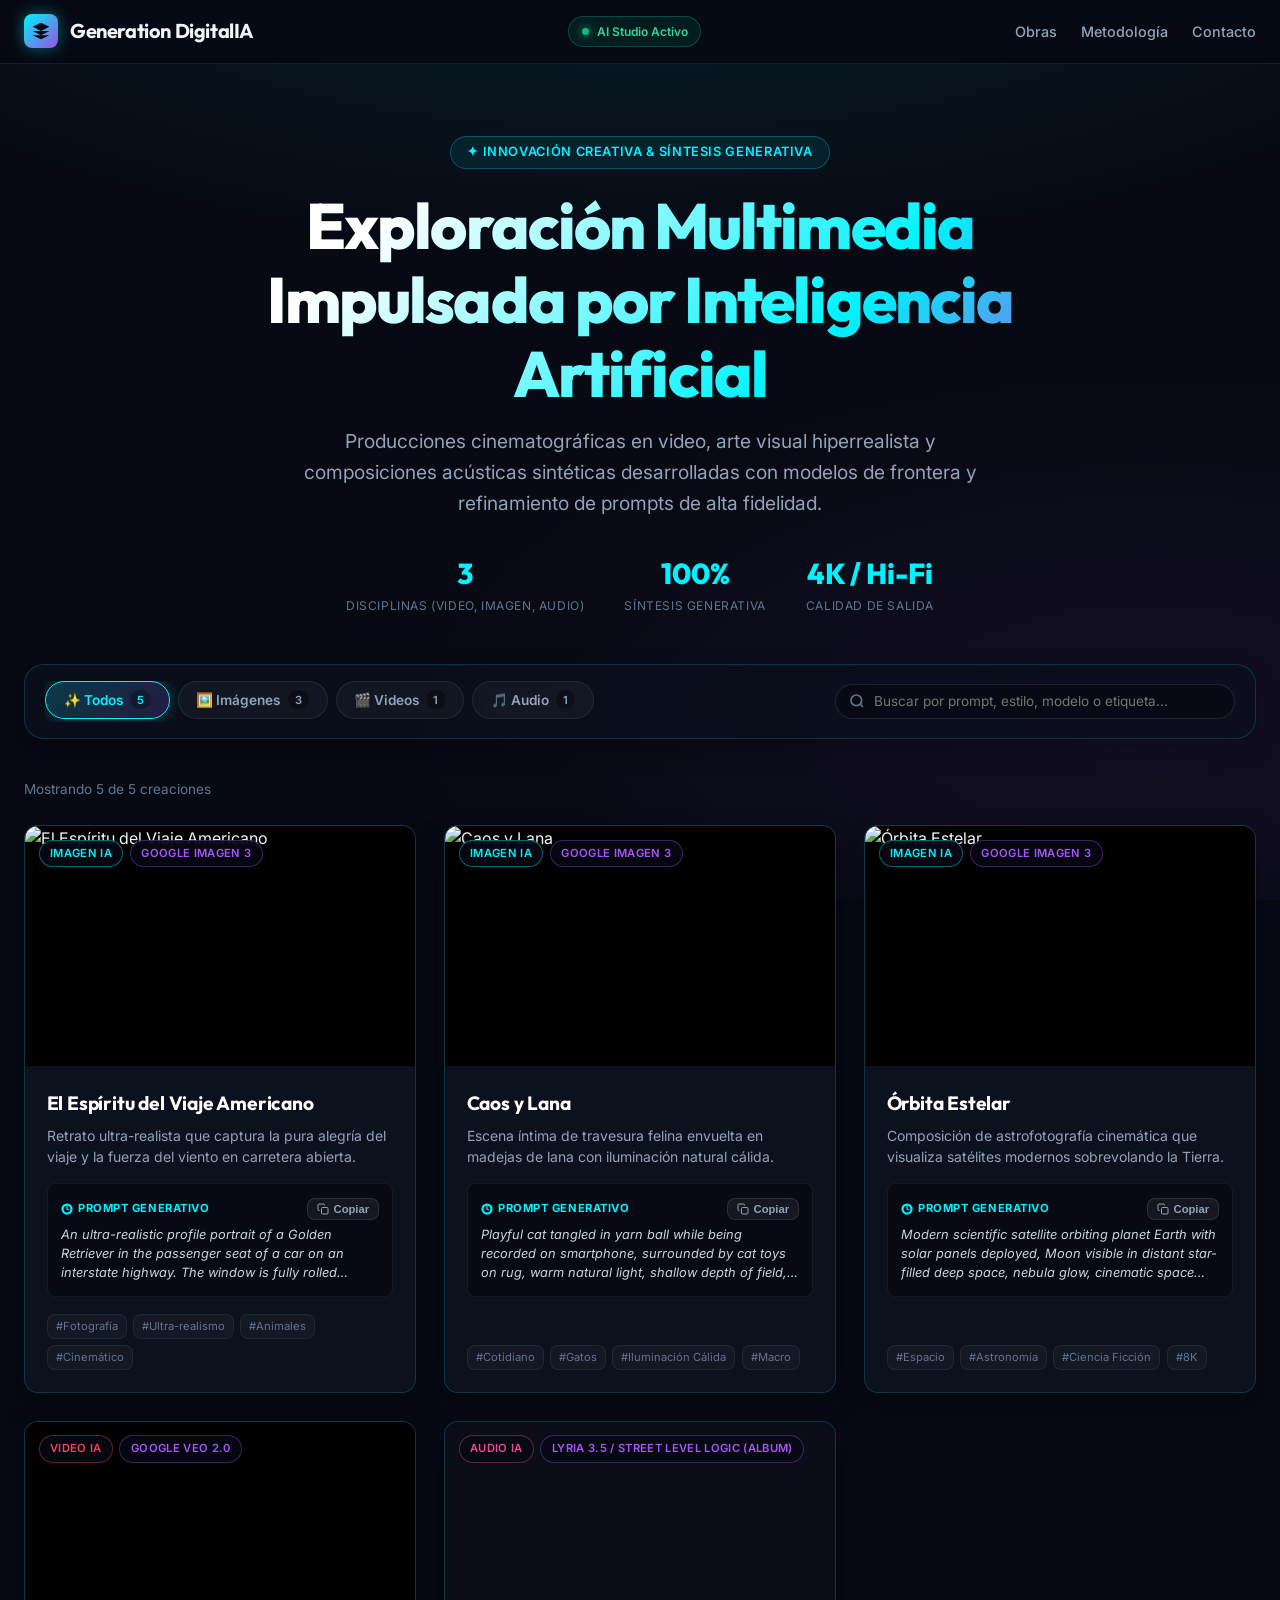
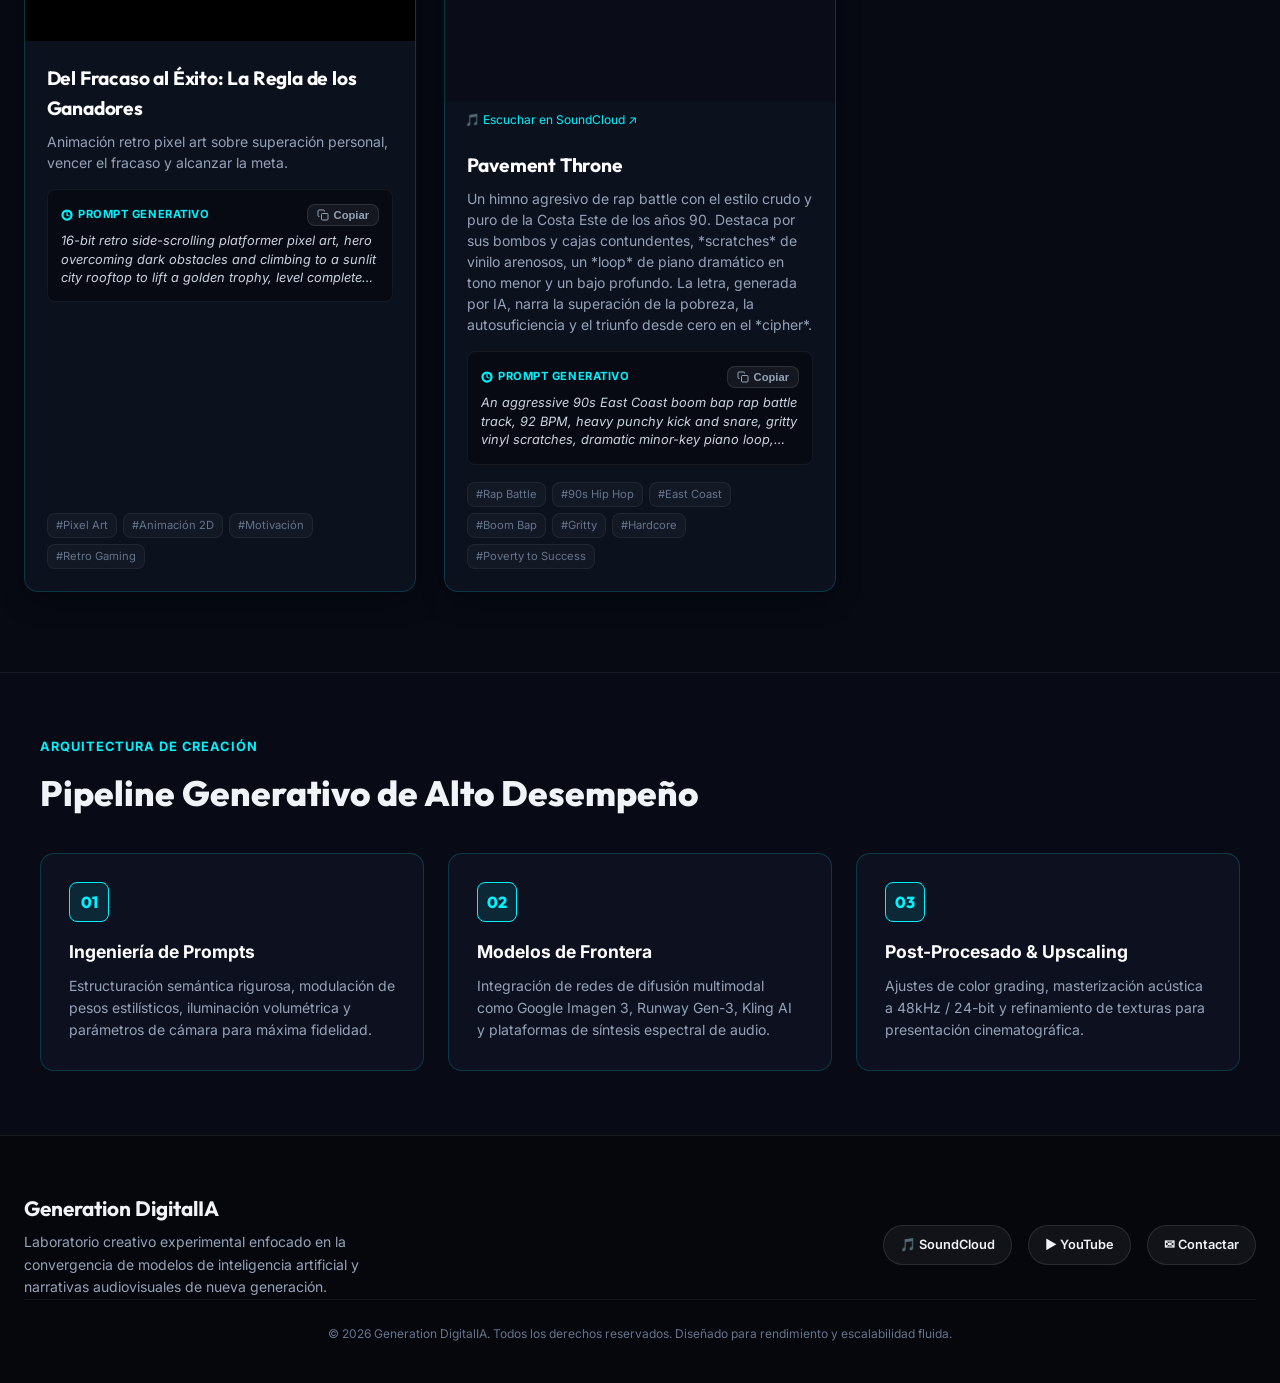
==== commit a66cd70b: "Agregar favicon oficial de Generation DigitalIA" ====
--- a/index.html
+++ b/index.html
@@ -28,6 +28,11 @@
   <link rel="preconnect" href="https://fonts.googleapis.com">
   <link rel="preconnect" href="https://fonts.gstatic.com" crossorigin>
   <link href="https://fonts.googleapis.com/css2?family=Inter:wght@300;400;500;600;700&family=Outfit:wght@400;600;700;800&display=swap" rel="stylesheet">
+
+  <!-- Favicon Personalizado -->
+  <link rel="icon" type="image/svg+xml" href="assets/favicon.svg">
+  <link rel="alternate icon" href="assets/favicon.svg">
+  <link rel="apple-touch-icon" href="assets/favicon.svg">
 
   <!-- Hoja de Estilos Principal -->
   <link rel="stylesheet" href="css/style.css">
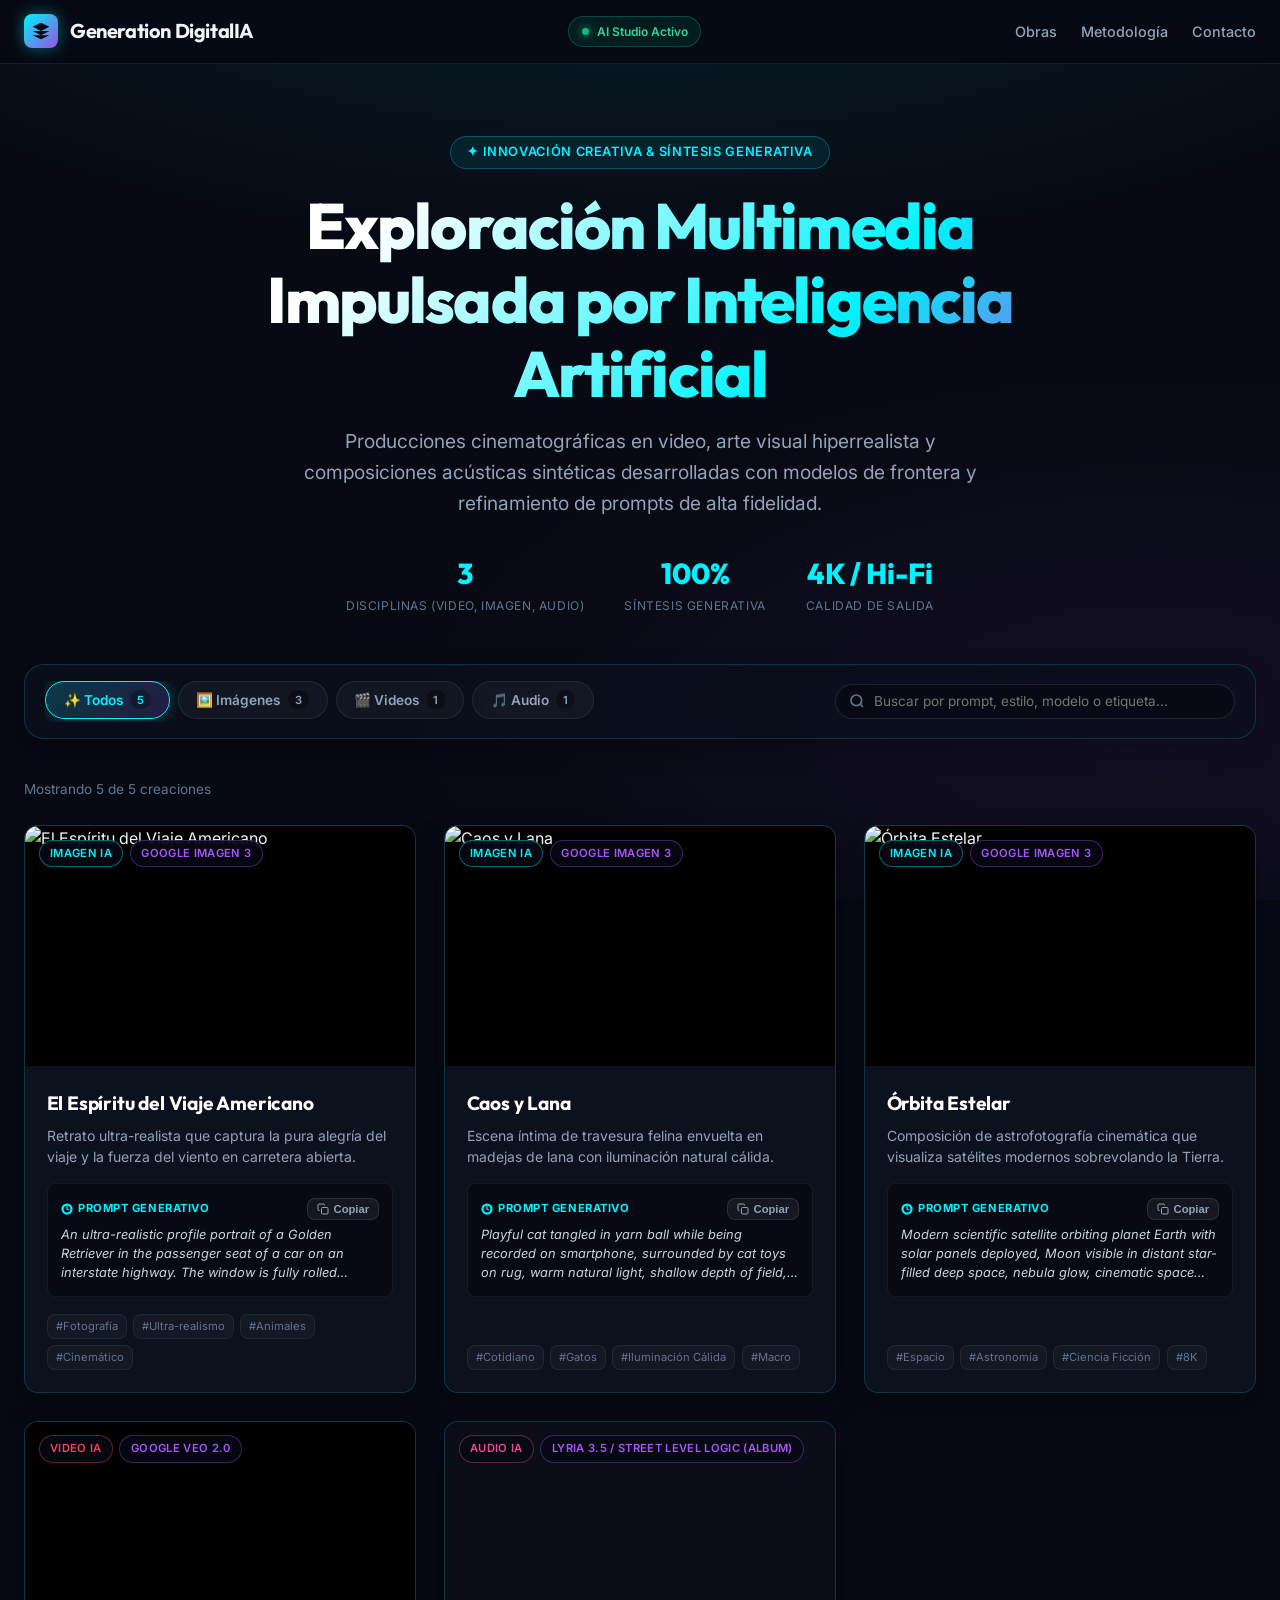
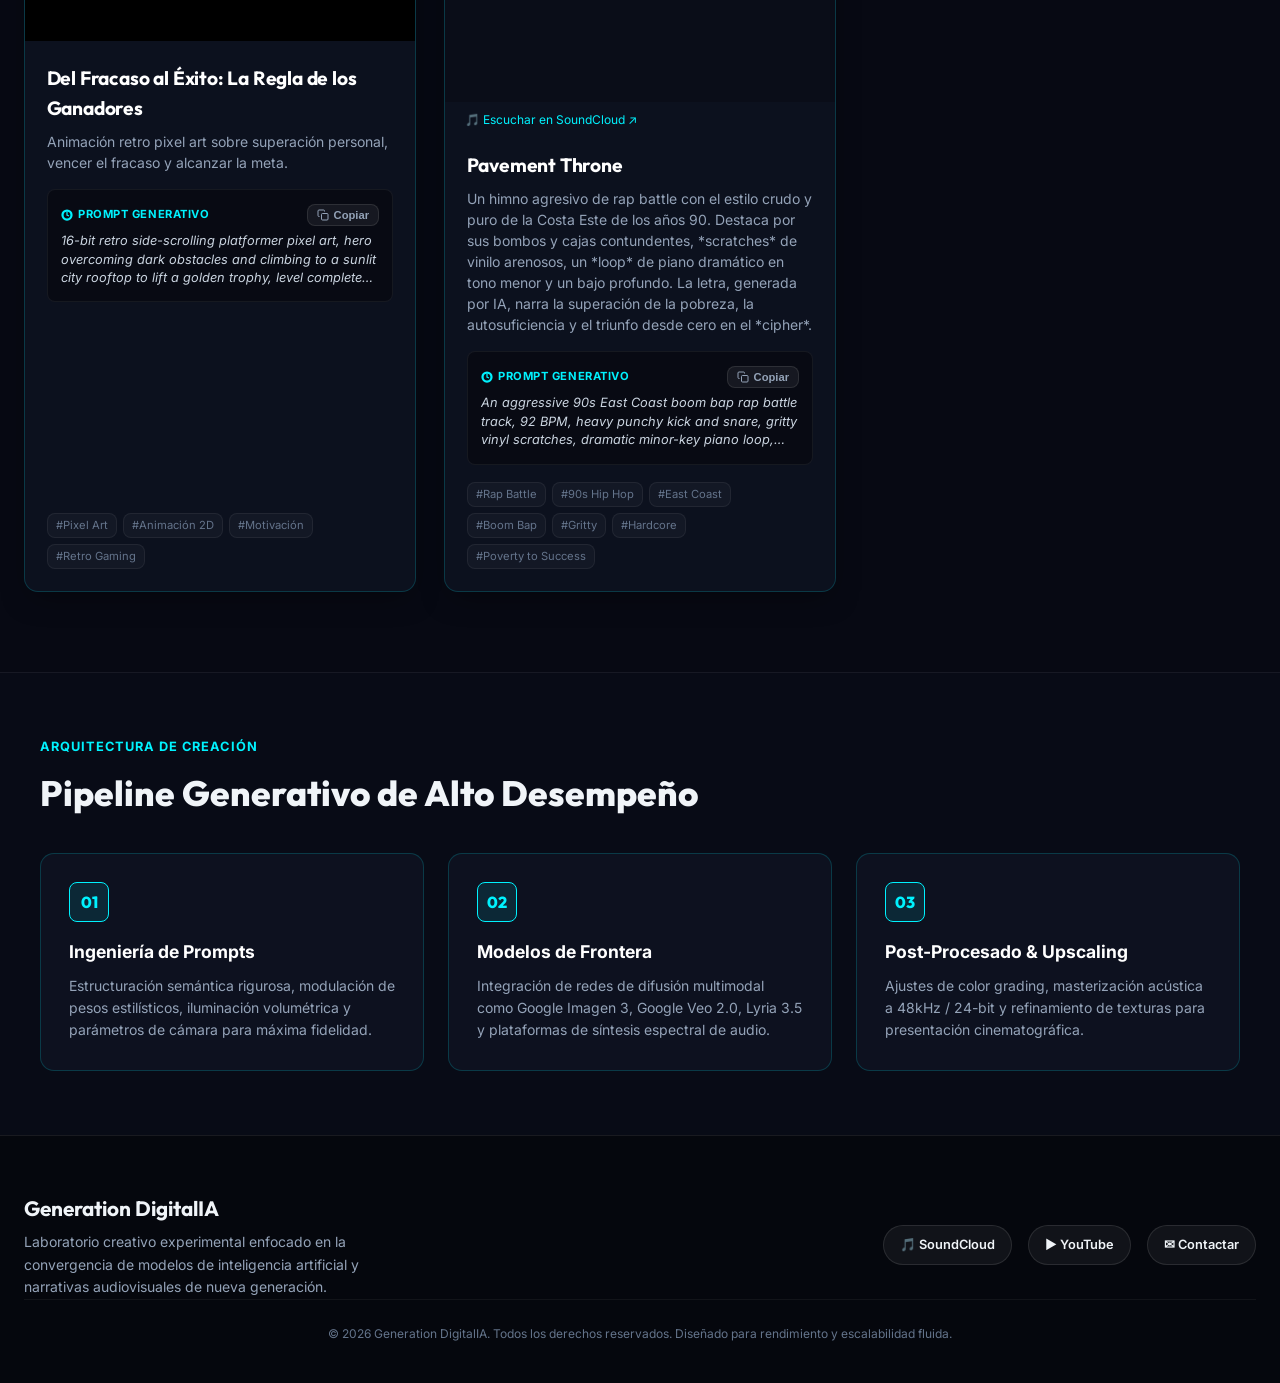
==== commit db56b766: "Update index.html" ====
--- a/index.html
+++ b/index.html
@@ -5,29 +5,37 @@
   <meta charset="UTF-8">
   <meta name="viewport" content="width=device-width, initial-scale=1.0">
   <title>Generation DigitalIA | Portafolio de Arte & Contenido Multimedia con IA</title>
-  
+
   <!-- SEO & Metadatos Esenciales -->
-  <meta name="description" content="Generation DigitalIA - Portafolio de arte generativo, producciones en video cinemático, composiciones acústicas sintéticas y contenido multimedia impulsado por inteligencia artificial.">
-  <meta name="keywords" content="Inteligencia Artificial, Arte Generativo, Imagen 3, Runway, Kling, Suno, Video IA, Deep Tech, Prompt Engineering, Multimedia IA">
+  <meta name="description"
+    content="Generation DigitalIA - Portafolio de arte generativo, producciones en video cinemático, composiciones acústicas sintéticas y contenido multimedia impulsado por inteligencia artificial.">
+  <meta name="keywords"
+    content="Inteligencia Artificial, Arte Generativo, Imagen 3, Runway, Kling, Suno, Video IA, Deep Tech, Prompt Engineering, Multimedia IA">
   <meta name="author" content="Generation DigitalIA">
   <meta name="theme-color" content="#070913">
 
   <!-- Open Graph / Redes Sociales -->
   <meta property="og:type" content="website">
   <meta property="og:title" content="Generation DigitalIA | Portafolio Multimedia con IA">
-  <meta property="og:description" content="Exploraciones visuales, composiciones sintéticas y contenido cinematográfico impulsado por inteligencia artificial de vanguardia.">
-  <meta property="og:image" content="https://res.cloudinary.com/hmmpgzoa/image/upload/v1788475671/Gemini_Generated_Image_70rmd570rmd570rm.jpg">
+  <meta property="og:description"
+    content="Exploraciones visuales, composiciones sintéticas y contenido cinematográfico impulsado por inteligencia artificial de vanguardia.">
+  <meta property="og:image"
+    content="https://res.cloudinary.com/hmmpgzoa/image/upload/v1788475671/Gemini_Generated_Image_70rmd570rmd570rm.jpg">
 
   <!-- Twitter Card -->
   <meta name="twitter:card" content="summary_large_image">
   <meta name="twitter:title" content="Generation DigitalIA | Portafolio Multimedia con IA">
-  <meta name="twitter:description" content="Exploraciones visuales, composiciones sintéticas y contenido cinematográfico impulsado por modelos generativos.">
-  <meta name="twitter:image" content="https://res.cloudinary.com/hmmpgzoa/image/upload/v1788475671/Gemini_Generated_Image_70rmd570rmd570rm.jpg">
+  <meta name="twitter:description"
+    content="Exploraciones visuales, composiciones sintéticas y contenido cinematográfico impulsado por modelos generativos.">
+  <meta name="twitter:image"
+    content="https://res.cloudinary.com/hmmpgzoa/image/upload/v1788475671/Gemini_Generated_Image_70rmd570rmd570rm.jpg">
 
   <!-- Google Fonts: Outfit & Inter -->
   <link rel="preconnect" href="https://fonts.googleapis.com">
   <link rel="preconnect" href="https://fonts.gstatic.com" crossorigin>
-  <link href="https://fonts.googleapis.com/css2?family=Inter:wght@300;400;500;600;700&family=Outfit:wght@400;600;700;800&display=swap" rel="stylesheet">
+  <link
+    href="https://fonts.googleapis.com/css2?family=Inter:wght@300;400;500;600;700&family=Outfit:wght@400;600;700;800&display=swap"
+    rel="stylesheet">
 
   <!-- Favicon Personalizado -->
   <link rel="icon" type="image/svg+xml" href="assets/favicon.svg">
@@ -125,13 +133,8 @@
           <circle cx="11" cy="11" r="8"></circle>
           <line x1="21" y1="21" x2="16.65" y2="16.65"></line>
         </svg>
-        <input 
-          type="text" 
-          id="search-input" 
-          class="search-input" 
-          placeholder="Buscar por prompt, estilo, modelo o etiqueta..."
-          aria-label="Buscar en el portafolio"
-        />
+        <input type="text" id="search-input" class="search-input"
+          placeholder="Buscar por prompt, estilo, modelo o etiqueta..." aria-label="Buscar en el portafolio" />
         <button id="search-clear" class="search-clear" title="Limpiar búsqueda" aria-label="Limpiar búsqueda">✕</button>
       </div>
     </section>
@@ -158,19 +161,22 @@
         <div class="pipeline-card">
           <div class="pipeline-step">01</div>
           <h4>Ingeniería de Prompts</h4>
-          <p>Estructuración semántica rigurosa, modulación de pesos estilísticos, iluminación volumétrica y parámetros de cámara para máxima fidelidad.</p>
+          <p>Estructuración semántica rigurosa, modulación de pesos estilísticos, iluminación volumétrica y parámetros
+            de cámara para máxima fidelidad.</p>
         </div>
 
         <div class="pipeline-card">
           <div class="pipeline-step">02</div>
           <h4>Modelos de Frontera</h4>
-          <p>Integración de redes de difusión multimodal como Google Imagen 3, Runway Gen-3, Kling AI y plataformas de síntesis espectral de audio.</p>
+          <p>Integración de redes de difusión multimodal como Google Imagen 3, Google Veo 2.0, Lyria 3.5 y plataformas
+            de síntesis espectral de audio.</p>
         </div>
 
         <div class="pipeline-card">
           <div class="pipeline-step">03</div>
           <h4>Post-Procesado & Upscaling</h4>
-          <p>Ajustes de color grading, masterización acústica a 48kHz / 24-bit y refinamiento de texturas para presentación cinematográfica.</p>
+          <p>Ajustes de color grading, masterización acústica a 48kHz / 24-bit y refinamiento de texturas para
+            presentación cinematográfica.</p>
         </div>
       </div>
     </div>
@@ -181,14 +187,17 @@
     <div class="footer-container">
       <div class="footer-info">
         <h3>Generation DigitalIA</h3>
-        <p>Laboratorio creativo experimental enfocado en la convergencia de modelos de inteligencia artificial y narrativas audiovisuales de nueva generación.</p>
+        <p>Laboratorio creativo experimental enfocado en la convergencia de modelos de inteligencia artificial y
+          narrativas audiovisuales de nueva generación.</p>
       </div>
 
       <div class="footer-socials">
-        <a href="https://soundcloud.com/generationdigitalia" target="_blank" rel="noopener noreferrer" class="social-btn">
+        <a href="https://soundcloud.com/generationdigitalia" target="_blank" rel="noopener noreferrer"
+          class="social-btn">
           <span>🎵 SoundCloud</span>
         </a>
-        <a href="https://www.youtube.com/@generationdigitalia" target="_blank" rel="noopener noreferrer" class="social-btn">
+        <a href="https://www.youtube.com/@generationdigitalia" target="_blank" rel="noopener noreferrer"
+          class="social-btn">
           <span>▶ YouTube</span>
         </a>
         <a href="mailto:contacto@generationdigitalia.com" class="social-btn">
@@ -198,15 +207,17 @@
     </div>
 
     <div class="footer-bottom">
-      <p>&copy; 2026 Generation DigitalIA. Todos los derechos reservados. Diseñado para rendimiento y escalabilidad fluida.</p>
+      <p>&copy; 2026 Generation DigitalIA. Todos los derechos reservados. Diseñado para rendimiento y escalabilidad
+        fluida.</p>
     </div>
   </footer>
 
   <!-- Modal / Lightbox Cinematográfico para Imágenes -->
-  <div id="lightbox-modal" class="lightbox-modal" role="dialog" aria-modal="true" aria-label="Visualizador de Imagen en Pantalla Completa">
+  <div id="lightbox-modal" class="lightbox-modal" role="dialog" aria-modal="true"
+    aria-label="Visualizador de Imagen en Pantalla Completa">
     <div class="lightbox-content">
       <button id="lightbox-close" class="lightbox-close" title="Cerrar modal (Esc)" aria-label="Cerrar">✕</button>
-      
+
       <div class="lightbox-media-container">
         <img id="lightbox-image" src="" alt="Vista en detalle" />
       </div>
@@ -217,12 +228,15 @@
           <span class="badge badge-image">Imagen IA</span>
           <span id="lightbox-model" class="badge badge-model">Modelo IA</span>
         </div>
-        
+
         <div class="lightbox-prompt-box">
           <div class="prompt-header">
             <span class="prompt-label">Prompt Completo Utilizado:</span>
             <button id="lightbox-copy-btn" class="btn-copy">
-              <svg width="12" height="12" viewBox="0 0 24 24" fill="none" stroke="currentColor" stroke-width="2"><rect x="9" y="9" width="13" height="13" rx="2" ry="2"></rect><path d="M5 15H4a2 2 0 0 1-2-2V4a2 2 0 0 1 2-2h9a2 2 0 0 1 2 2v1"></path></svg>
+              <svg width="12" height="12" viewBox="0 0 24 24" fill="none" stroke="currentColor" stroke-width="2">
+                <rect x="9" y="9" width="13" height="13" rx="2" ry="2"></rect>
+                <path d="M5 15H4a2 2 0 0 1-2-2V4a2 2 0 0 1 2-2h9a2 2 0 0 1 2 2v1"></path>
+              </svg>
               Copiar Prompt
             </button>
           </div>
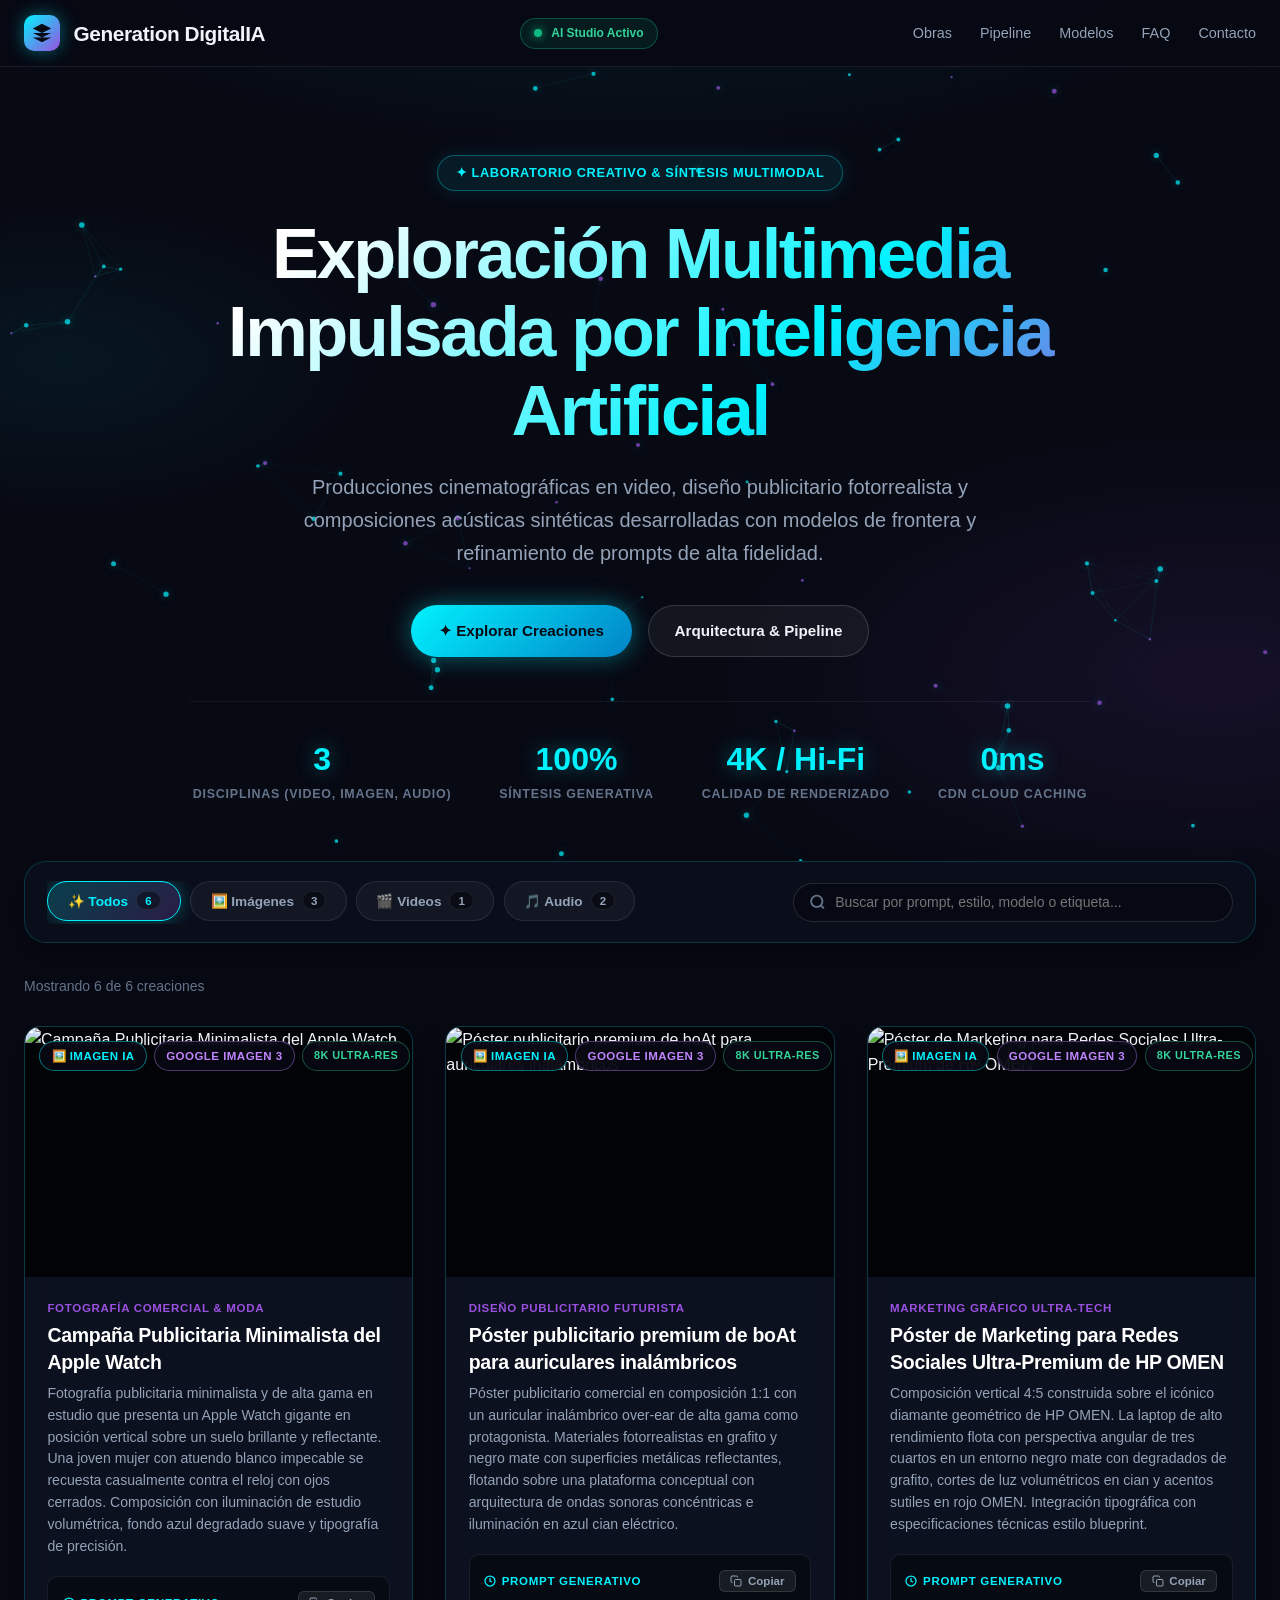
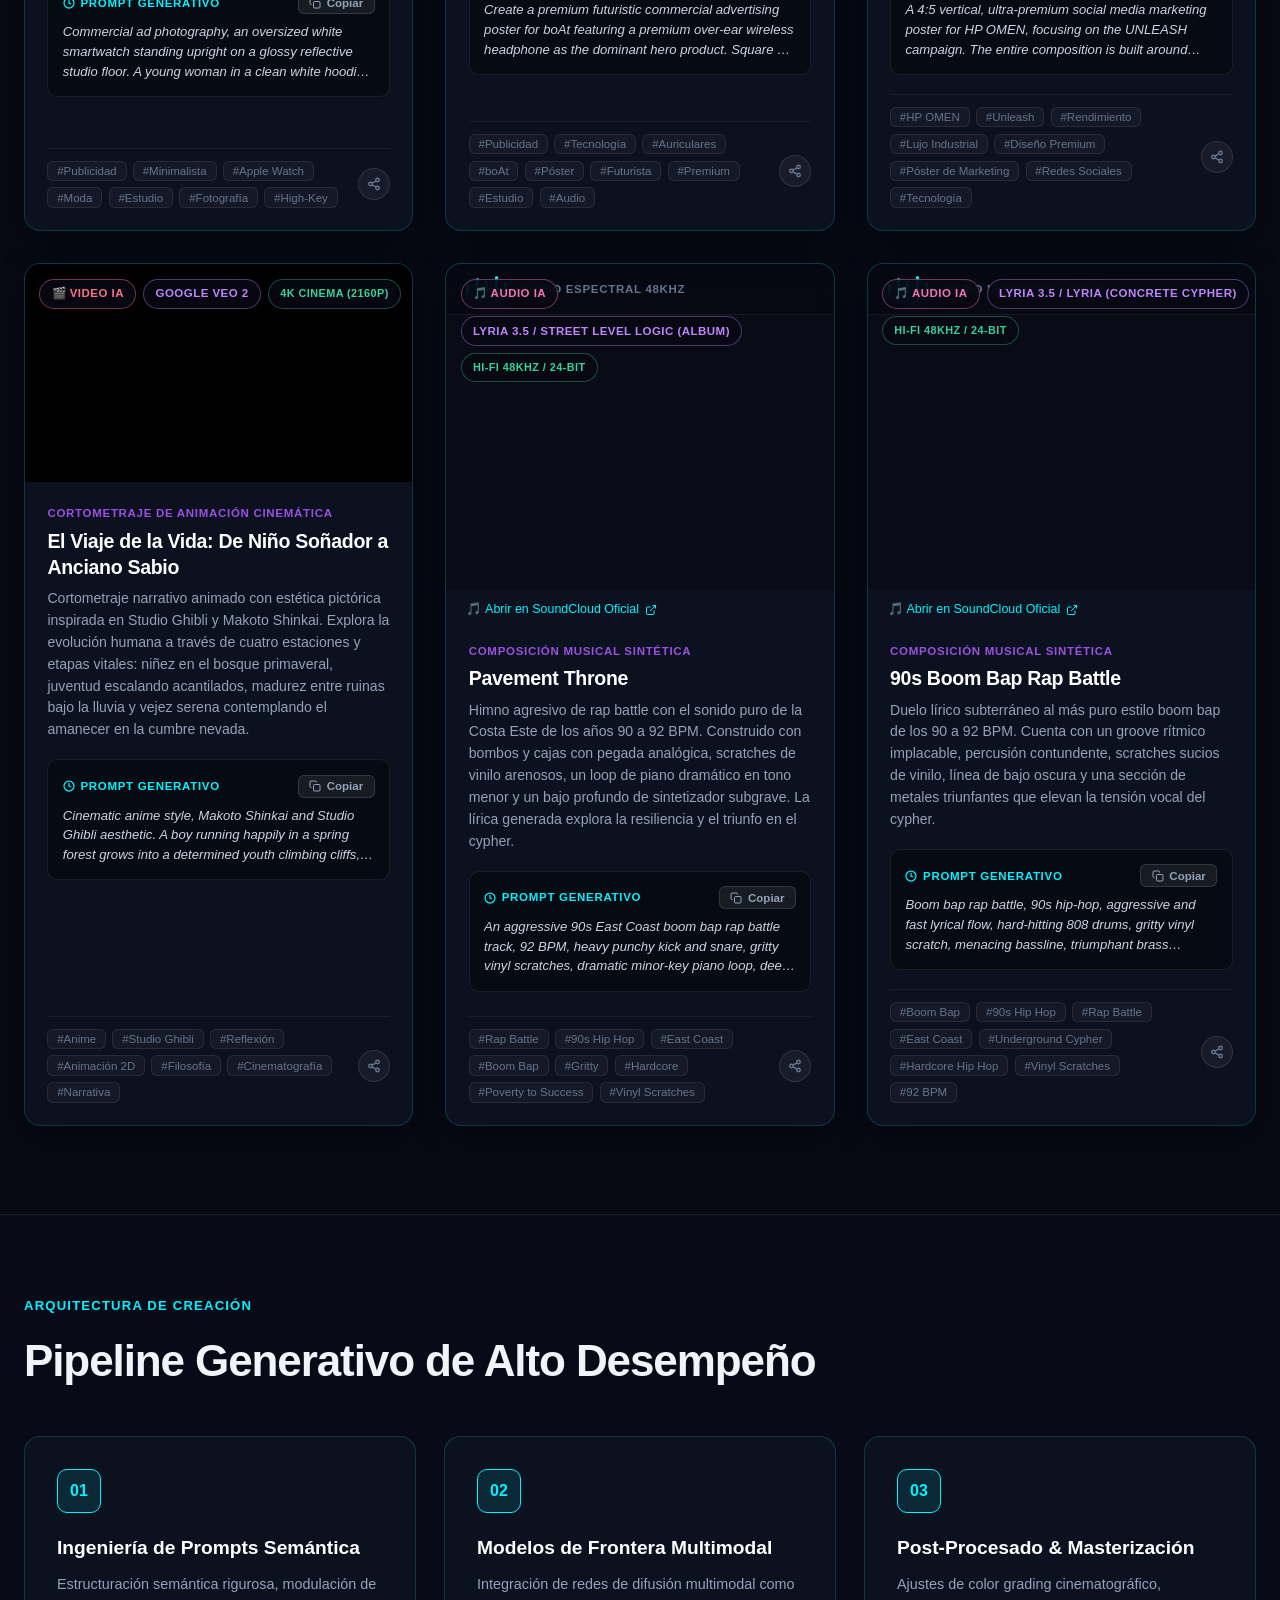
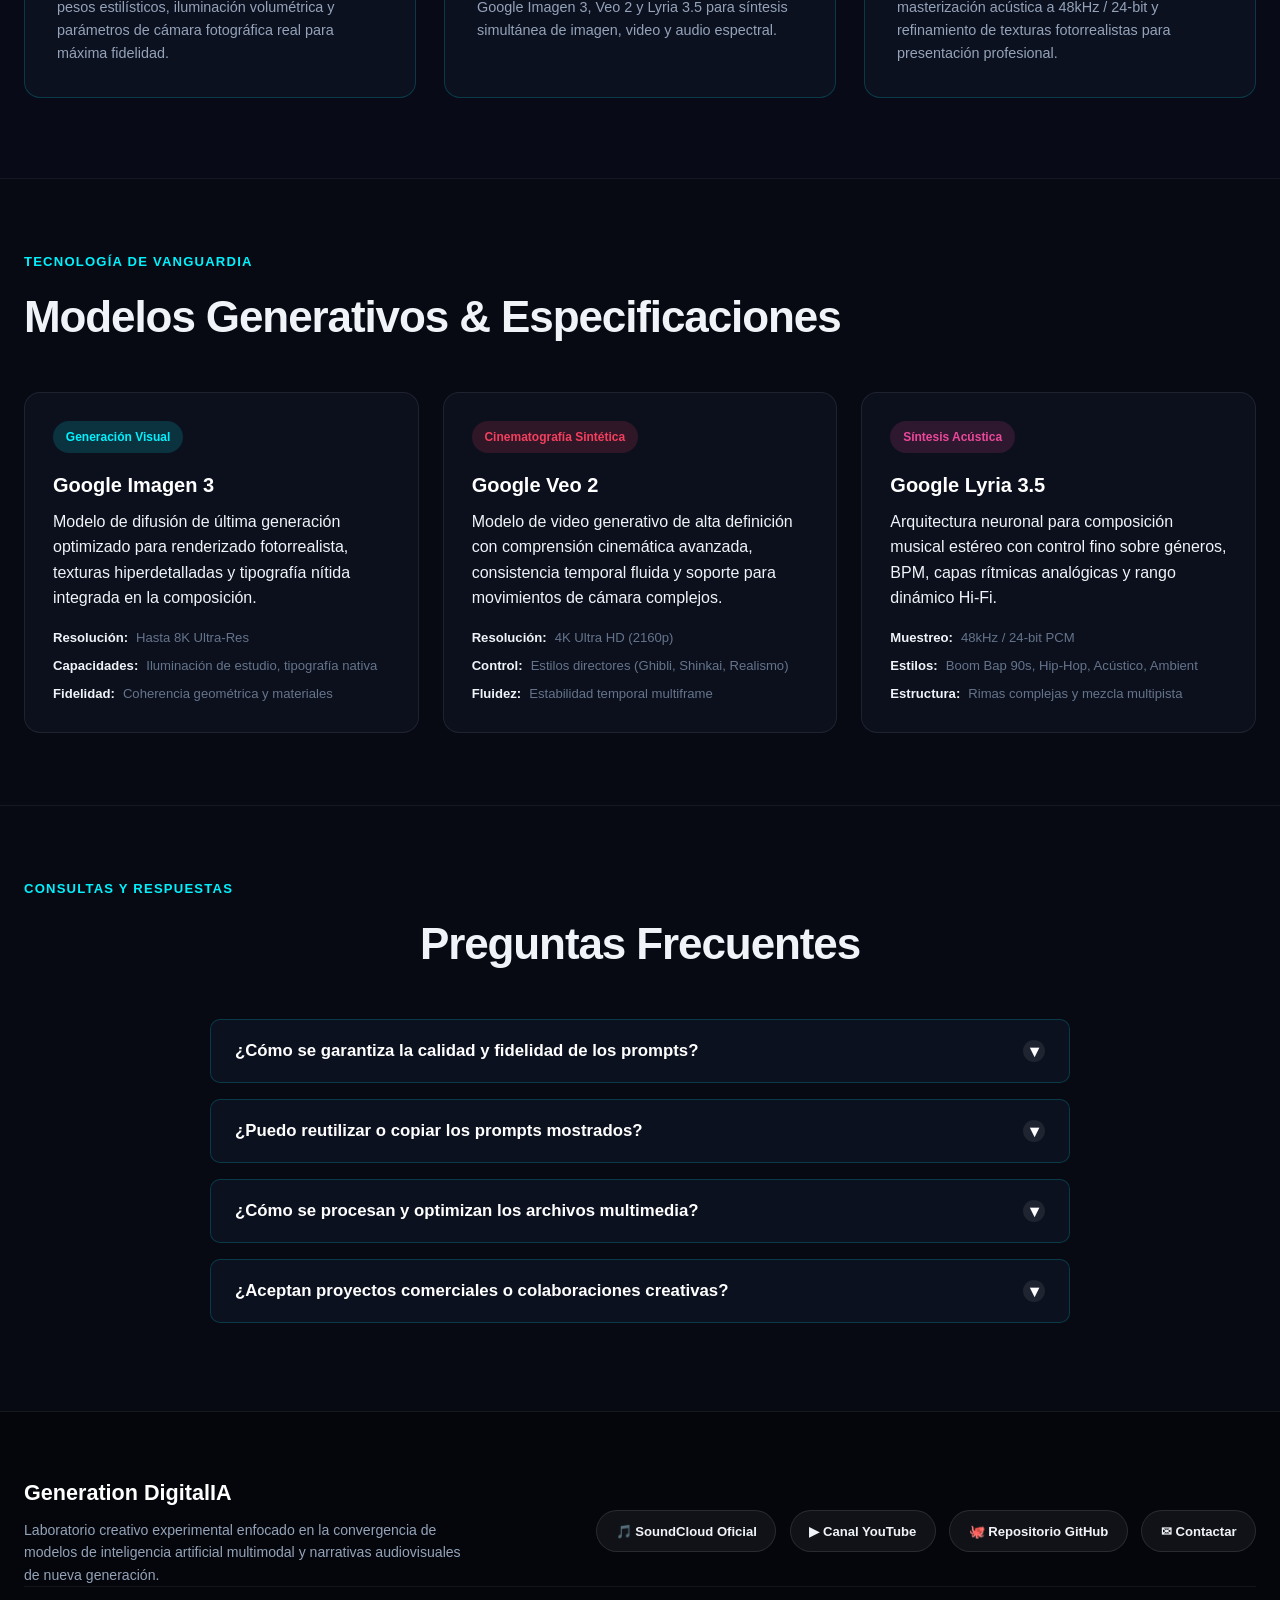
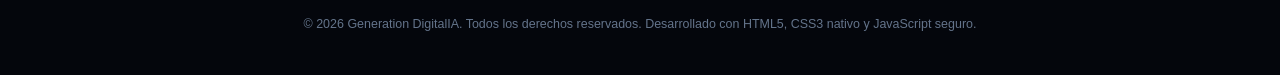
==== commit 57bbdfe0: "feat: mejoras estéticas, endurecimiento de seguridad y actualización del proyecto - Estética y UI:  " ====
--- a/index.html
+++ b/index.html
@@ -4,13 +4,28 @@
 <head>
   <meta charset="UTF-8">
   <meta name="viewport" content="width=device-width, initial-scale=1.0">
-  <title>Generation DigitalIA | Portafolio de Arte & Contenido Multimedia con IA</title>
+  <title>Generation DigitalIA | Portafolio de Arte, Video & Música con Inteligencia Artificial</title>
+
+  <!-- Políticas de Seguridad Web (CSP, Referrer, Anti-Sniffing) -->
+  <meta http-equiv="Content-Security-Policy" content="
+    default-src 'self';
+    script-src 'self';
+    style-src 'self' 'unsafe-inline' https://fonts.googleapis.com;
+    font-src 'self' https://fonts.gstatic.com;
+    img-src 'self' data: https://res.cloudinary.com;
+    frame-src https://www.youtube.com https://w.soundcloud.com;
+    connect-src 'self';
+    base-uri 'self';
+    form-action 'self';
+  ">
+  <meta http-equiv="X-Content-Type-Options" content="nosniff">
+  <meta name="referrer" content="strict-origin-when-cross-origin">
 
   <!-- SEO & Metadatos Esenciales -->
   <meta name="description"
-    content="Generation DigitalIA - Portafolio de arte generativo, producciones en video cinemático, composiciones acústicas sintéticas y contenido multimedia impulsado por inteligencia artificial.">
+    content="Generation DigitalIA - Laboratorio creativo de arte generativo, producciones cinematográficas en video, composiciones acústicas sintéticas y contenido multimedia impulsado por modelos de frontera con IA.">
   <meta name="keywords"
-    content="Inteligencia Artificial, Arte Generativo, Imagen 3, Runway, Kling, Suno, Video IA, Deep Tech, Prompt Engineering, Multimedia IA">
+    content="Inteligencia Artificial, Arte Generativo, Imagen 3, Veo 2, Lyria 3.5, Suno, Video IA, Deep Tech, Prompt Engineering, Multimedia IA, Creative AI Studio">
   <meta name="author" content="Generation DigitalIA">
   <meta name="theme-color" content="#070913">
 
@@ -18,9 +33,10 @@
   <meta property="og:type" content="website">
   <meta property="og:title" content="Generation DigitalIA | Portafolio Multimedia con IA">
   <meta property="og:description"
-    content="Exploraciones visuales, composiciones sintéticas y contenido cinematográfico impulsado por inteligencia artificial de vanguardia.">
+    content="Exploraciones visuales, composiciones sintéticas y producciones cinematográficas impulsadas por inteligencia artificial de vanguardia.">
   <meta property="og:image"
-    content="https://res.cloudinary.com/hmmpgzoa/image/upload/v1788475671/Gemini_Generated_Image_70rmd570rmd570rm.jpg">
+    content="https://res.cloudinary.com/hmmpgzoa/image/upload/v1788486209/apple-smartwatch-minimalist-campaign-ad.jpg">
+  <meta property="og:url" content="https://generationdigitalia.github.io/portafolio/">
 
   <!-- Twitter Card -->
   <meta name="twitter:card" content="summary_large_image">
@@ -28,7 +44,7 @@
   <meta name="twitter:description"
     content="Exploraciones visuales, composiciones sintéticas y contenido cinematográfico impulsado por modelos generativos.">
   <meta name="twitter:image"
-    content="https://res.cloudinary.com/hmmpgzoa/image/upload/v1788475671/Gemini_Generated_Image_70rmd570rmd570rm.jpg">
+    content="https://res.cloudinary.com/hmmpgzoa/image/upload/v1788486209/apple-smartwatch-minimalist-campaign-ad.jpg">
 
   <!-- Google Fonts: Outfit & Inter -->
   <link rel="preconnect" href="https://fonts.googleapis.com">
@@ -42,6 +58,23 @@
   <link rel="alternate icon" href="assets/favicon.svg">
   <link rel="apple-touch-icon" href="assets/favicon.svg">
 
+  <!-- Schema.org Datos Estructurados JSON-LD -->
+  <script type="application/ld+json">
+  {
+    "@context": "https://schema.org",
+    "@type": "CreativeWorkSeries",
+    "name": "Generation DigitalIA Portfolio",
+    "author": {
+      "@type": "Organization",
+      "name": "Generation DigitalIA",
+      "url": "https://generationdigitalia.github.io/portafolio/"
+    },
+    "description": "Portafolio y laboratorio creativo de obras multimedia generadas con modelos de inteligencia artificial como Google Imagen 3, Veo 2 y Lyria 3.5.",
+    "genre": ["Generative Art", "AI Cinematography", "Synthetic Audio", "Commercial Design"],
+    "keywords": "AI, Generative Art, Video AI, Audio AI, Imagen 3, Veo 2, Lyria"
+  }
+  </script>
+
   <!-- Hoja de Estilos Principal -->
   <link rel="stylesheet" href="css/style.css">
 </head>
@@ -49,11 +82,11 @@
 <body>
 
   <!-- Barra de Navegación Superior -->
-  <header class="navbar">
+  <header class="navbar" role="banner">
     <div class="nav-container">
       <a href="#" class="nav-brand" title="Generation DigitalIA - Inicio">
         <div class="brand-icon">
-          <svg viewBox="0 0 24 24">
+          <svg viewBox="0 0 24 24" aria-hidden="true">
             <path d="M12 2L2 7l10 5 10-5-10-5zM2 17l10 5 10-5M2 12l10 5 10-5"></path>
           </svg>
         </div>
@@ -65,26 +98,41 @@
         <span>AI Studio Activo</span>
       </div>
 
-      <nav>
+      <nav aria-label="Navegación principal">
         <ul class="nav-links">
           <li><a href="#galeria">Obras</a></li>
-          <li><a href="#metodologia">Metodología</a></li>
+          <li><a href="#pipeline">Pipeline</a></li>
+          <li><a href="#tech-radar">Modelos</a></li>
+          <li><a href="#faq">FAQ</a></li>
           <li><a href="#contacto">Contacto</a></li>
         </ul>
       </nav>
     </div>
   </header>
 
-  <!-- Hero Section Principal -->
-  <section class="hero">
+  <!-- Hero Section con Canvas Neural Interactivo -->
+  <section class="hero" aria-labelledby="hero-heading">
+    <!-- Canvas de constelación neural interactiva -->
+    <canvas id="hero-particles" aria-hidden="true"></canvas>
+
     <div class="hero-pill">
-      <span>✦ Innovación Creativa & Síntesis Generativa</span>
-    </div>
-    <h1>Exploración Multimedia Impulsada por Inteligencia Artificial</h1>
+      <span>✦ Laboratorio Creativo & Síntesis Multimodal</span>
+    </div>
+
+    <h1 id="hero-heading">Exploración Multimedia Impulsada por Inteligencia Artificial</h1>
     <p>
-      Producciones cinematográficas en video, arte visual hiperrealista y composiciones acústicas sintéticas
+      Producciones cinematográficas en video, diseño publicitario fotorrealista y composiciones acústicas sintéticas
       desarrolladas con modelos de frontera y refinamiento de prompts de alta fidelidad.
     </p>
+
+    <div class="hero-actions">
+      <a href="#galeria" class="btn-hero-primary">
+        <span>✦ Explorar Creaciones</span>
+      </a>
+      <a href="#pipeline" class="btn-hero-secondary">
+        <span>Arquitectura & Pipeline</span>
+      </a>
+    </div>
 
     <div class="hero-metrics">
       <div class="metric-item">
@@ -97,18 +145,22 @@
       </div>
       <div class="metric-item">
         <span class="metric-number">4K / Hi-Fi</span>
-        <span class="metric-label">Calidad de Salida</span>
+        <span class="metric-label">Calidad de Renderizado</span>
+      </div>
+      <div class="metric-item">
+        <span class="metric-number">0ms</span>
+        <span class="metric-label">CDN Cloud Caching</span>
       </div>
     </div>
   </section>
 
-  <!-- Contenedor Principal / Galería -->
+  <!-- Contenedor Principal / Galería Multimedia -->
   <main class="container" id="galeria">
 
     <!-- Barra de Controles: Filtros y Buscador en Tiempo Real -->
     <section class="controls-wrapper" aria-label="Controles del portafolio">
       <!-- Filtros por categoría -->
-      <div class="filter-group" role="tablist">
+      <div class="filter-group" role="tablist" aria-label="Filtrar creaciones por tipo">
         <button class="filter-btn active" data-filter="all" role="tab" aria-selected="true">
           <span>✨ Todos</span>
           <span class="filter-count">0</span>
@@ -129,7 +181,7 @@
 
       <!-- Buscador en tiempo real -->
       <div class="search-box">
-        <svg class="search-icon" viewBox="0 0 24 24" fill="none" stroke="currentColor" stroke-width="2.5">
+        <svg class="search-icon" viewBox="0 0 24 24" fill="none" stroke="currentColor" stroke-width="2.5" aria-hidden="true">
           <circle cx="11" cy="11" r="8"></circle>
           <line x1="21" y1="21" x2="16.65" y2="16.65"></line>
         </svg>
@@ -139,44 +191,143 @@
       </div>
     </section>
 
+    <!-- Banner de Etiqueta Activa (Filtro por Tag) -->
+    <div id="active-tag-banner" class="active-tag-banner">
+      <div class="tag-banner-content">
+        <span>Filtrando por etiqueta:</span>
+        <span id="active-tag-name" class="active-tag-badge">#Tag</span>
+      </div>
+      <button id="clear-tag-btn" class="btn-clear-tag" title="Quitar filtro de etiqueta">✕ Quitar Etiqueta</button>
+    </div>
+
     <!-- Indicador de resultados dinámicos -->
     <div id="results-counter" class="results-info" aria-live="polite">
-      Mostrando creaciones...
-    </div>
-
-    <!-- Grid de Tarjetas Multimedia (Renderizado dinámico mediante app.js) -->
-    <section id="gallery-grid" class="gallery-grid" aria-label="Galería de creaciones">
-      <!-- Las tarjetas se inyectan automáticamente desde js/data.js -->
+      Cargando obras del portafolio...
+    </div>
+
+    <!-- Grid de Tarjetas Multimedia (Renderizado reactivo seguro mediante app.js) -->
+    <section id="gallery-grid" class="gallery-grid" aria-label="Galería de creaciones multimedia">
+      <!-- Tarjetas inyectadas de forma segura desde js/data.js -->
     </section>
 
   </main>
 
   <!-- Sección de Metodología y Pipeline Creativo -->
-  <section class="section-feature" id="metodologia">
+  <section class="section-feature" id="pipeline" aria-labelledby="pipeline-heading">
     <div class="feature-container">
       <span class="section-badge">Arquitectura de Creación</span>
-      <h2 class="section-heading">Pipeline Generativo de Alto Desempeño</h2>
+      <h2 class="section-heading" id="pipeline-heading">Pipeline Generativo de Alto Desempeño</h2>
 
       <div class="pipeline-grid">
         <div class="pipeline-card">
           <div class="pipeline-step">01</div>
-          <h4>Ingeniería de Prompts</h4>
-          <p>Estructuración semántica rigurosa, modulación de pesos estilísticos, iluminación volumétrica y parámetros
-            de cámara para máxima fidelidad.</p>
+          <h4>Ingeniería de Prompts Semántica</h4>
+          <p>Estructuración semántica rigurosa, modulación de pesos estilísticos, iluminación volumétrica y parámetros de cámara fotográfica real para máxima fidelidad.</p>
         </div>
 
         <div class="pipeline-card">
           <div class="pipeline-step">02</div>
-          <h4>Modelos de Frontera</h4>
-          <p>Integración de redes de difusión multimodal como Google Imagen 3, Google Veo 2.0, Lyria 3.5 y plataformas
-            de síntesis espectral de audio.</p>
+          <h4>Modelos de Frontera Multimodal</h4>
+          <p>Integración de redes de difusión multimodal como Google Imagen 3, Veo 2 y Lyria 3.5 para síntesis simultánea de imagen, video y audio espectral.</p>
         </div>
 
         <div class="pipeline-card">
           <div class="pipeline-step">03</div>
-          <h4>Post-Procesado & Upscaling</h4>
-          <p>Ajustes de color grading, masterización acústica a 48kHz / 24-bit y refinamiento de texturas para
-            presentación cinematográfica.</p>
+          <h4>Post-Procesado & Masterización</h4>
+          <p>Ajustes de color grading cinematográfico, masterización acústica a 48kHz / 24-bit y refinamiento de texturas fotorrealistas para presentación profesional.</p>
+        </div>
+      </div>
+    </div>
+  </section>
+
+  <!-- Sección Tech Radar / Modelos Generativos -->
+  <section class="tech-radar-section" id="tech-radar" aria-labelledby="radar-heading">
+    <div class="feature-container">
+      <span class="section-badge">Tecnología de Vanguardia</span>
+      <h2 class="section-heading" id="radar-heading">Modelos Generativos & Especificaciones</h2>
+
+      <div class="tech-grid">
+        <div class="tech-card">
+          <span class="tech-icon-badge tech-icon-image">Generación Visual</span>
+          <h4>Google Imagen 3</h4>
+          <p>Modelo de difusión de última generación optimizado para renderizado fotorrealista, texturas hiperdetalladas y tipografía nítida integrada en la composición.</p>
+          <ul class="tech-specs-list">
+            <li><span>Resolución:</span> Hasta 8K Ultra-Res</li>
+            <li><span>Capacidades:</span> Iluminación de estudio, tipografía nativa</li>
+            <li><span>Fidelidad:</span> Coherencia geométrica y materiales</li>
+          </ul>
+        </div>
+
+        <div class="tech-card">
+          <span class="tech-icon-badge tech-icon-video">Cinematografía Sintética</span>
+          <h4>Google Veo 2</h4>
+          <p>Modelo de video generativo de alta definición con comprensión cinemática avanzada, consistencia temporal fluida y soporte para movimientos de cámara complejos.</p>
+          <ul class="tech-specs-list">
+            <li><span>Resolución:</span> 4K Ultra HD (2160p)</li>
+            <li><span>Control:</span> Estilos directores (Ghibli, Shinkai, Realismo)</li>
+            <li><span>Fluidez:</span> Estabilidad temporal multiframe</li>
+          </ul>
+        </div>
+
+        <div class="tech-card">
+          <span class="tech-icon-badge tech-icon-audio">Síntesis Acústica</span>
+          <h4>Google Lyria 3.5</h4>
+          <p>Arquitectura neuronal para composición musical estéreo con control fino sobre géneros, BPM, capas rítmicas analógicas y rango dinámico Hi-Fi.</p>
+          <ul class="tech-specs-list">
+            <li><span>Muestreo:</span> 48kHz / 24-bit PCM</li>
+            <li><span>Estilos:</span> Boom Bap 90s, Hip-Hop, Acústico, Ambient</li>
+            <li><span>Estructura:</span> Rimas complejas y mezcla multipista</li>
+          </ul>
+        </div>
+      </div>
+    </div>
+  </section>
+
+  <!-- Sección de Preguntas Frecuentes (FAQ Acordeón) -->
+  <section class="faq-section" id="faq" aria-labelledby="faq-heading">
+    <div class="feature-container">
+      <span class="section-badge">Consultas y Respuestas</span>
+      <h2 class="section-heading" id="faq-heading" style="text-align: center;">Preguntas Frecuentes</h2>
+
+      <div class="faq-list">
+        <div class="faq-item">
+          <button class="faq-question">
+            <span>¿Cómo se garantiza la calidad y fidelidad de los prompts?</span>
+            <span class="faq-icon">▾</span>
+          </button>
+          <div class="faq-answer">
+            <p>Cada obra pasa por iteraciones continuas de prompt engineering, combinando descriptores ópticos (aperturas f/1.8, distancias focales, lentes anamórficos), dirección de arte y composición fotográfica profesional para evitar alucinaciones visuales o artefactos.</p>
+          </div>
+        </div>
+
+        <div class="faq-item">
+          <button class="faq-question">
+            <span>¿Puedo reutilizar o copiar los prompts mostrados?</span>
+            <span class="faq-icon">▾</span>
+          </button>
+          <div class="faq-answer">
+            <p>¡Por supuesto! Cada tarjeta y la vista detallada en Lightbox incluyen un botón directo para copiar el prompt completo al portapapeles. Te invitamos a probarlos y experimentar en tus propias herramientas de IA.</p>
+          </div>
+        </div>
+
+        <div class="faq-item">
+          <button class="faq-question">
+            <span>¿Cómo se procesan y optimizan los archivos multimedia?</span>
+            <span class="faq-icon">▾</span>
+          </button>
+          <div class="faq-answer">
+            <p>Las imágenes se procesan y distribuyen a través de Cloudinary CDN en formatos de nueva generación (WebP/AVIF), mientras que los videos se alojan en streaming adaptativo en YouTube y el audio se entrega en alta fidelidad mediante SoundCloud.</p>
+          </div>
+        </div>
+
+        <div class="faq-item">
+          <button class="faq-question">
+            <span>¿Aceptan proyectos comerciales o colaboraciones creativas?</span>
+            <span class="faq-icon">▾</span>
+          </button>
+          <div class="faq-answer">
+            <p>Sí. Desarrollamos campañas visuales para marcas, producción cinematográfica con IA, diseño publicitario de productos y diseño de sonido experimental. Puedes ponerte en contacto a través de nuestros canales oficiales en el pie de página.</p>
+          </div>
         </div>
       </div>
     </div>
@@ -187,18 +338,18 @@
     <div class="footer-container">
       <div class="footer-info">
         <h3>Generation DigitalIA</h3>
-        <p>Laboratorio creativo experimental enfocado en la convergencia de modelos de inteligencia artificial y
-          narrativas audiovisuales de nueva generación.</p>
+        <p>Laboratorio creativo experimental enfocado en la convergencia de modelos de inteligencia artificial multimodal y narrativas audiovisuales de nueva generación.</p>
       </div>
 
       <div class="footer-socials">
-        <a href="https://soundcloud.com/generationdigitalia" target="_blank" rel="noopener noreferrer"
-          class="social-btn">
-          <span>🎵 SoundCloud</span>
+        <a href="https://soundcloud.com/generationdigitalia" target="_blank" rel="noopener noreferrer" class="social-btn">
+          <span>🎵 SoundCloud Oficial</span>
         </a>
-        <a href="https://www.youtube.com/@generationdigitalia" target="_blank" rel="noopener noreferrer"
-          class="social-btn">
-          <span>▶ YouTube</span>
+        <a href="https://www.youtube.com/@generationdigitalia" target="_blank" rel="noopener noreferrer" class="social-btn">
+          <span>▶ Canal YouTube</span>
+        </a>
+        <a href="https://github.com/GenerationDigitalIA/portafolio" target="_blank" rel="noopener noreferrer" class="social-btn">
+          <span>🐙 Repositorio GitHub</span>
         </a>
         <a href="mailto:contacto@generationdigitalia.com" class="social-btn">
           <span>✉ Contactar</span>
@@ -207,26 +358,30 @@
     </div>
 
     <div class="footer-bottom">
-      <p>&copy; 2026 Generation DigitalIA. Todos los derechos reservados. Diseñado para rendimiento y escalabilidad
-        fluida.</p>
+      <p>&copy; 2026 Generation DigitalIA. Todos los derechos reservados. Desarrollado con HTML5, CSS3 nativo y JavaScript seguro.</p>
     </div>
   </footer>
 
-  <!-- Modal / Lightbox Cinematográfico para Imágenes -->
+  <!-- Modal / Lightbox Cinematográfico para Imágenes con Navegación -->
   <div id="lightbox-modal" class="lightbox-modal" role="dialog" aria-modal="true"
     aria-label="Visualizador de Imagen en Pantalla Completa">
     <div class="lightbox-content">
-      <button id="lightbox-close" class="lightbox-close" title="Cerrar modal (Esc)" aria-label="Cerrar">✕</button>
+      <button id="lightbox-close" class="lightbox-close" title="Cerrar modal (Esc)" aria-label="Cerrar modal">✕</button>
 
       <div class="lightbox-media-container">
-        <img id="lightbox-image" src="" alt="Vista en detalle" />
+        <button id="lightbox-prev" class="lightbox-nav-btn lightbox-prev" title="Obra anterior (Flecha izquierda)" aria-label="Obra anterior">❮</button>
+        <img id="lightbox-image" src="" alt="Vista en detalle de la obra" />
+        <button id="lightbox-next" class="lightbox-nav-btn lightbox-next" title="Obra siguiente (Flecha derecha)" aria-label="Obra siguiente">❯</button>
+        <span id="lightbox-counter" class="lightbox-counter">1 / 3</span>
       </div>
 
       <div class="lightbox-details">
         <h3 id="lightbox-title" class="lightbox-title">Título de la Obra</h3>
         <div class="lightbox-meta">
-          <span class="badge badge-image">Imagen IA</span>
-          <span id="lightbox-model" class="badge badge-model">Modelo IA</span>
+          <span class="badge badge-image">🖼️ Imagen IA</span>
+          <span id="lightbox-model" class="badge badge-model">Google Imagen 3</span>
+          <span id="lightbox-category" class="badge badge-video">Categoría</span>
+          <span id="lightbox-resolution" class="badge badge-resolution">8K Ultra-Res</span>
         </div>
 
         <div class="lightbox-prompt-box">
@@ -246,17 +401,17 @@
     </div>
   </div>
 
-  <!-- Notificación Toast Flotante para Copiado -->
+  <!-- Notificación Toast Flotante Dinámica -->
   <div id="toast" class="toast-notification" role="status" aria-live="polite">
     <svg class="toast-icon" viewBox="0 0 24 24" fill="none" stroke="currentColor" stroke-width="3">
       <polyline points="20 6 9 17 4 12"></polyline>
     </svg>
-    <span>¡Prompt copiado al portapapeles con éxito!</span>
+    <span id="toast-text">¡Prompt copiado al portapapeles con éxito!</span>
   </div>
 
   <!-- Botón Volver Arriba Flotante -->
-  <button id="scroll-top-btn" class="scroll-top-btn" title="Volver al inicio" aria-label="Volver al inicio">
-    <svg width="20" height="20" viewBox="0 0 24 24" fill="none" stroke="currentColor" stroke-width="2.5">
+  <button id="scroll-top-btn" class="scroll-top-btn" title="Volver al inicio" aria-label="Volver al inicio de la página">
+    <svg width="22" height="22" viewBox="0 0 24 24" fill="none" stroke="currentColor" stroke-width="2.5">
       <polyline points="18 15 12 9 6 15"></polyline>
     </svg>
   </button>
--- a/css/style.css
+++ b/css/style.css
@@ -1,15 +1,19 @@
 /* ==========================================================================
-   Generation DigitalIA - Cyberpunk / Deep Tech Design System
+   Generation DigitalIA - Cyberpunk & Deep Tech Generative Design System
+   Versión: 2.5.0
    ========================================================================== */
 
 :root {
-  /* Paleta de Colores Futurista */
+  /* Paleta Futurista & Bioluminiscente */
   --bg-dark: #070913;
   --bg-surface: #0b0f1d;
-  --card-bg: rgba(15, 20, 35, 0.75);
-  --card-hover-bg: rgba(20, 28, 48, 0.85);
+  --bg-surface-elevated: #11172a;
+  --card-bg: rgba(15, 20, 35, 0.78);
+  --card-hover-bg: rgba(22, 30, 52, 0.9);
+  
   --border-glow: rgba(0, 242, 254, 0.18);
   --border-active: rgba(0, 242, 254, 0.7);
+  --border-subtle: rgba(255, 255, 255, 0.08);
   
   --cyan: #00f2fe;
   --cyan-glow: rgba(0, 242, 254, 0.4);
@@ -17,6 +21,8 @@
   --purple-glow: rgba(155, 81, 224, 0.4);
   --emerald: #10b981;
   --amber: #f59e0b;
+  --rose: #f43f5e;
+  --pink: #ec4899;
 
   --text-main: #f0f4f8;
   --text-muted: #94a3b8;
@@ -27,16 +33,22 @@
   --font-display: 'Outfit', 'Inter', sans-serif;
 
   /* Transiciones y Sombras */
-  --transition-smooth: all 0.25s cubic-bezier(0.16, 1, 0.3, 1);
-  --radius-sm: 8px;
-  --radius-md: 14px;
-  --radius-lg: 20px;
+  --transition-smooth: all 0.28s cubic-bezier(0.16, 1, 0.3, 1);
+  --transition-fast: all 0.15s ease;
+  --radius-xs: 6px;
+  --radius-sm: 10px;
+  --radius-md: 16px;
+  --radius-lg: 22px;
   --radius-full: 9999px;
-  --shadow-glow: 0 0 25px rgba(0, 242, 254, 0.15);
-  --shadow-card: 0 10px 30px -10px rgba(0, 0, 0, 0.5);
-}
-
-/* Reset y Base */
+  
+  --shadow-glow: 0 0 30px rgba(0, 242, 254, 0.18);
+  --shadow-card: 0 12px 35px -10px rgba(0, 0, 0, 0.65);
+  --shadow-card-hover: 0 20px 45px -8px rgba(0, 242, 254, 0.22);
+}
+
+/* ==========================================================================
+   Reset y Base
+   ========================================================================== */
 *, *::before, *::after {
   box-sizing: border-box;
   margin: 0;
@@ -51,8 +63,9 @@
 body {
   background-color: var(--bg-dark);
   background-image: 
-    radial-gradient(ellipse 80% 50% at 50% -20%, rgba(0, 242, 254, 0.12), transparent),
-    radial-gradient(ellipse 60% 40% at 90% 80%, rgba(155, 81, 224, 0.08), transparent);
+    radial-gradient(ellipse 90% 60% at 50% -25%, rgba(0, 242, 254, 0.14), transparent 70%),
+    radial-gradient(ellipse 65% 45% at 95% 75%, rgba(155, 81, 224, 0.1), transparent 60%),
+    radial-gradient(ellipse 50% 35% at 5% 40%, rgba(0, 242, 254, 0.06), transparent 50%);
   background-attachment: fixed;
   color: var(--text-main);
   font-family: var(--font-sans);
@@ -62,6 +75,22 @@
   position: relative;
 }
 
+/* Scrollbar Personalizada */
+::-webkit-scrollbar {
+  width: 10px;
+}
+::-webkit-scrollbar-track {
+  background: #070913;
+}
+::-webkit-scrollbar-thumb {
+  background: rgba(0, 242, 254, 0.25);
+  border-radius: var(--radius-full);
+  border: 2px solid #070913;
+}
+::-webkit-scrollbar-thumb:hover {
+  background: var(--cyan);
+}
+
 /* ==========================================================================
    Navegación Superior (Navbar)
    ========================================================================== */
@@ -69,17 +98,17 @@
   position: sticky;
   top: 0;
   z-index: 100;
-  background: rgba(7, 9, 19, 0.85);
-  backdrop-filter: blur(16px);
-  -webkit-backdrop-filter: blur(16px);
+  background: rgba(7, 9, 19, 0.88);
+  backdrop-filter: blur(20px);
+  -webkit-backdrop-filter: blur(20px);
   border-bottom: 1px solid rgba(255, 255, 255, 0.08);
   transition: var(--transition-smooth);
 }
 
 .nav-container {
-  max-width: 1280px;
+  max-width: 1320px;
   margin: 0 auto;
-  padding: 0.9rem 1.5rem;
+  padding: 0.95rem 1.5rem;
   display: flex;
   align-items: center;
   justify-content: space-between;
@@ -88,38 +117,44 @@
 .nav-brand {
   display: flex;
   align-items: center;
-  gap: 0.75rem;
+  gap: 0.85rem;
   text-decoration: none;
   color: var(--text-main);
   font-family: var(--font-display);
   font-weight: 700;
-  font-size: 1.25rem;
+  font-size: 1.3rem;
   letter-spacing: -0.02em;
 }
 
 .brand-icon {
-  width: 34px;
-  height: 34px;
+  width: 36px;
+  height: 36px;
   border-radius: var(--radius-sm);
   background: linear-gradient(135deg, var(--cyan), var(--purple));
   display: grid;
   place-items: center;
-  box-shadow: 0 0 15px var(--cyan-glow);
+  box-shadow: 0 0 18px var(--cyan-glow);
+  transition: var(--transition-smooth);
+}
+
+.nav-brand:hover .brand-icon {
+  transform: rotate(6deg) scale(1.05);
+  box-shadow: 0 0 25px var(--cyan-glow);
 }
 
 .brand-icon svg {
-  width: 20px;
-  height: 20px;
+  width: 22px;
+  height: 22px;
   fill: #070913;
 }
 
 .nav-status {
   display: inline-flex;
   align-items: center;
-  gap: 0.5rem;
+  gap: 0.55rem;
   background: rgba(16, 185, 129, 0.1);
-  border: 1px solid rgba(16, 185, 129, 0.3);
-  padding: 0.3rem 0.8rem;
+  border: 1px solid rgba(16, 185, 129, 0.35);
+  padding: 0.3rem 0.85rem;
   border-radius: var(--radius-full);
   font-size: 0.75rem;
   font-weight: 600;
@@ -127,23 +162,23 @@
 }
 
 .status-dot {
-  width: 7px;
-  height: 7px;
+  width: 8px;
+  height: 8px;
   border-radius: 50%;
   background-color: var(--emerald);
-  box-shadow: 0 0 8px var(--emerald);
+  box-shadow: 0 0 10px var(--emerald);
   animation: pulse-dot 2s infinite ease-in-out;
 }
 
 @keyframes pulse-dot {
   0%, 100% { opacity: 1; transform: scale(1); }
-  50% { opacity: 0.4; transform: scale(0.85); }
+  50% { opacity: 0.45; transform: scale(0.8); }
 }
 
 .nav-links {
   display: flex;
   align-items: center;
-  gap: 1.5rem;
+  gap: 1.75rem;
   list-style: none;
 }
 
@@ -153,64 +188,146 @@
   font-size: 0.9rem;
   font-weight: 500;
   transition: var(--transition-smooth);
+  position: relative;
+}
+
+.nav-links a::after {
+  content: '';
+  position: absolute;
+  bottom: -4px;
+  left: 0;
+  width: 0;
+  height: 2px;
+  background: var(--cyan);
+  transition: width 0.25s ease;
 }
 
 .nav-links a:hover {
-  color: var(--cyan);
+  color: #fff;
+}
+
+.nav-links a:hover::after {
+  width: 100%;
 }
 
 /* ==========================================================================
-   Header Hero
+   Header Hero con Canvas de Constelación Neural
    ========================================================================== */
 .hero {
+  position: relative;
   text-align: center;
-  padding: 4.5rem 1.5rem 3rem;
+  padding: 5.5rem 1.5rem 3.5rem;
+  overflow: hidden;
+}
+
+#hero-particles {
+  position: absolute;
+  inset: 0;
+  width: 100%;
+  height: 100%;
+  pointer-events: none;
+  z-index: 1;
+}
+
+.hero > *:not(#hero-particles) {
   position: relative;
+  z-index: 2;
 }
 
 .hero-pill {
   display: inline-flex;
   align-items: center;
-  gap: 0.5rem;
+  gap: 0.6rem;
   background: rgba(0, 242, 254, 0.08);
-  border: 1px solid rgba(0, 242, 254, 0.25);
-  padding: 0.35rem 1rem;
+  border: 1px solid rgba(0, 242, 254, 0.3);
+  padding: 0.4rem 1.1rem;
   border-radius: var(--radius-full);
   color: var(--cyan);
   font-size: 0.8rem;
   font-weight: 600;
   letter-spacing: 0.05em;
   text-transform: uppercase;
-  margin-bottom: 1.25rem;
+  margin-bottom: 1.5rem;
+  box-shadow: 0 0 20px rgba(0, 242, 254, 0.12);
 }
 
 .hero h1 {
   font-family: var(--font-display);
-  font-size: clamp(2.4rem, 5vw, 4rem);
+  font-size: clamp(2.5rem, 5.5vw, 4.4rem);
   font-weight: 800;
-  letter-spacing: -0.03em;
-  line-height: 1.15;
-  background: linear-gradient(135deg, #ffffff 20%, var(--cyan) 70%, var(--purple) 100%);
+  letter-spacing: -0.035em;
+  line-height: 1.12;
+  background: linear-gradient(135deg, #ffffff 15%, var(--cyan) 65%, var(--purple) 100%);
   -webkit-background-clip: text;
   -webkit-text-fill-color: transparent;
-  margin-bottom: 1rem;
-  max-width: 900px;
+  margin-bottom: 1.25rem;
+  max-width: 960px;
   margin-inline: auto;
 }
 
 .hero p {
   color: var(--text-muted);
-  font-size: clamp(1rem, 2vw, 1.2rem);
-  max-width: 680px;
-  margin: 0 auto 2rem;
+  font-size: clamp(1.05rem, 2vw, 1.25rem);
+  max-width: 720px;
+  margin: 0 auto 2.2rem;
+  line-height: 1.65;
+}
+
+.hero-actions {
+  display: flex;
+  justify-content: center;
+  gap: 1rem;
+  flex-wrap: wrap;
+  margin-bottom: 2.75rem;
+}
+
+.btn-hero-primary {
+  background: linear-gradient(135deg, var(--cyan), #0284c7);
+  color: #070913;
+  font-weight: 700;
+  padding: 0.8rem 1.75rem;
+  border-radius: var(--radius-full);
+  text-decoration: none;
+  font-size: 0.95rem;
+  box-shadow: 0 0 25px rgba(0, 242, 254, 0.4);
+  transition: var(--transition-smooth);
+  display: inline-flex;
+  align-items: center;
+  gap: 0.5rem;
+}
+
+.btn-hero-primary:hover {
+  transform: translateY(-3px);
+  box-shadow: 0 0 35px rgba(0, 242, 254, 0.65);
+}
+
+.btn-hero-secondary {
+  background: rgba(255, 255, 255, 0.05);
+  border: 1px solid rgba(255, 255, 255, 0.15);
+  color: var(--text-main);
+  font-weight: 600;
+  padding: 0.8rem 1.6rem;
+  border-radius: var(--radius-full);
+  text-decoration: none;
+  font-size: 0.95rem;
+  transition: var(--transition-smooth);
+}
+
+.btn-hero-secondary:hover {
+  background: rgba(255, 255, 255, 0.1);
+  border-color: var(--cyan);
+  color: var(--cyan);
 }
 
 .hero-metrics {
   display: flex;
   justify-content: center;
-  gap: 2.5rem;
+  gap: 3rem;
   flex-wrap: wrap;
-  margin-top: 1rem;
+  border-top: 1px solid rgba(255, 255, 255, 0.06);
+  padding-top: 2rem;
+  max-width: 900px;
+  margin: 0 auto;
 }
 
 .metric-item {
@@ -221,36 +338,44 @@
 
 .metric-number {
   font-family: var(--font-display);
-  font-size: 1.8rem;
+  font-size: 2rem;
   font-weight: 800;
   color: var(--cyan);
+  text-shadow: 0 0 20px var(--cyan-glow);
 }
 
 .metric-label {
-  font-size: 0.75rem;
+  font-size: 0.78rem;
   text-transform: uppercase;
-  letter-spacing: 0.05em;
+  letter-spacing: 0.06em;
   color: var(--text-dim);
+  font-weight: 600;
 }
 
 /* ==========================================================================
-   Barra de Controles (Filtros y Búsqueda)
+   Contenedor Principal & Controles (Filtros & Buscador)
    ========================================================================== */
+.container {
+  max-width: 1320px;
+  margin: 0 auto;
+  padding: 0 1.5rem;
+}
+
 .controls-wrapper {
-  background: rgba(11, 15, 29, 0.75);
-  backdrop-filter: blur(12px);
-  -webkit-backdrop-filter: blur(12px);
+  background: rgba(11, 15, 29, 0.82);
+  backdrop-filter: blur(16px);
+  -webkit-backdrop-filter: blur(16px);
   border: 1px solid var(--border-glow);
   border-radius: var(--radius-lg);
-  padding: 1rem 1.25rem;
-  margin-bottom: 2.5rem;
+  padding: 1.15rem 1.4rem;
+  margin-bottom: 2rem;
   display: flex;
   flex-direction: column;
-  gap: 1rem;
+  gap: 1.25rem;
   box-shadow: var(--shadow-card);
 }
 
-@media (min-width: 768px) {
+@media (min-width: 820px) {
   .controls-wrapper {
     flex-direction: row;
     align-items: center;
@@ -260,7 +385,7 @@
 
 .filter-group {
   display: flex;
-  gap: 0.5rem;
+  gap: 0.6rem;
   overflow-x: auto;
   padding-bottom: 0.2rem;
   scrollbar-width: none;
@@ -272,9 +397,9 @@
 
 .filter-btn {
   background: rgba(255, 255, 255, 0.04);
-  border: 1px solid rgba(255, 255, 255, 0.08);
+  border: 1px solid rgba(255, 255, 255, 0.09);
   color: var(--text-muted);
-  padding: 0.55rem 1.1rem;
+  padding: 0.6rem 1.2rem;
   border-radius: var(--radius-full);
   font-family: var(--font-sans);
   font-size: 0.85rem;
@@ -284,44 +409,46 @@
   transition: var(--transition-smooth);
   display: inline-flex;
   align-items: center;
-  gap: 0.45rem;
+  gap: 0.5rem;
 }
 
 .filter-btn:hover {
-  background: rgba(0, 242, 254, 0.08);
+  background: rgba(0, 242, 254, 0.09);
   color: var(--text-main);
-  border-color: rgba(0, 242, 254, 0.3);
+  border-color: rgba(0, 242, 254, 0.35);
+  transform: translateY(-1px);
 }
 
 .filter-btn.active {
-  background: linear-gradient(135deg, rgba(0, 242, 254, 0.2), rgba(155, 81, 224, 0.2));
+  background: linear-gradient(135deg, rgba(0, 242, 254, 0.22), rgba(155, 81, 224, 0.22));
   color: var(--cyan);
   border-color: var(--cyan);
-  box-shadow: 0 0 15px rgba(0, 242, 254, 0.25);
+  box-shadow: 0 0 18px rgba(0, 242, 254, 0.3);
 }
 
 .filter-count {
-  background: rgba(0, 0, 0, 0.3);
-  font-size: 0.7rem;
-  padding: 0.15rem 0.45rem;
+  background: rgba(0, 0, 0, 0.4);
+  font-size: 0.72rem;
+  padding: 0.15rem 0.5rem;
   border-radius: var(--radius-full);
+  border: 1px solid rgba(255, 255, 255, 0.08);
 }
 
 /* Buscador */
 .search-box {
   position: relative;
-  min-width: 260px;
+  min-width: 280px;
   flex: 1;
-  max-width: 400px;
+  max-width: 440px;
 }
 
 .search-icon {
   position: absolute;
-  left: 0.9rem;
+  left: 1rem;
   top: 50%;
   transform: translateY(-50%);
-  width: 16px;
-  height: 16px;
+  width: 17px;
+  height: 17px;
   stroke: var(--text-dim);
   pointer-events: none;
   transition: var(--transition-smooth);
@@ -329,12 +456,12 @@
 
 .search-input {
   width: 100%;
-  background: rgba(7, 9, 19, 0.7);
-  border: 1px solid rgba(255, 255, 255, 0.1);
+  background: rgba(7, 9, 19, 0.8);
+  border: 1px solid rgba(255, 255, 255, 0.12);
   border-radius: var(--radius-full);
-  padding: 0.55rem 2.2rem 0.55rem 2.4rem;
+  padding: 0.65rem 2.4rem 0.65rem 2.6rem;
   color: var(--text-main);
-  font-size: 0.85rem;
+  font-size: 0.875rem;
   font-family: var(--font-sans);
   outline: none;
   transition: var(--transition-smooth);
@@ -342,12 +469,17 @@
 
 .search-input:focus {
   border-color: var(--cyan);
-  box-shadow: 0 0 15px rgba(0, 242, 254, 0.2);
+  box-shadow: 0 0 18px rgba(0, 242, 254, 0.25);
+  background: rgba(7, 9, 19, 0.95);
+}
+
+.search-input:focus + .search-icon {
+  stroke: var(--cyan);
 }
 
 .search-clear {
   position: absolute;
-  right: 0.8rem;
+  right: 0.9rem;
   top: 50%;
   transform: translateY(-50%);
   background: none;
@@ -357,16 +489,71 @@
   display: none;
   font-size: 1.1rem;
   padding: 0.2rem;
+  transition: color 0.2s ease;
+}
+
+.search-clear:hover {
+  color: var(--cyan);
 }
 
 .search-clear.visible {
   display: block;
 }
 
+/* Banner de Tag Activo */
+.active-tag-banner {
+  display: none;
+  align-items: center;
+  justify-content: space-between;
+  background: rgba(0, 242, 254, 0.1);
+  border: 1px solid rgba(0, 242, 254, 0.3);
+  border-radius: var(--radius-sm);
+  padding: 0.6rem 1rem;
+  margin-bottom: 1.25rem;
+  font-size: 0.85rem;
+}
+
+.active-tag-banner.visible {
+  display: flex;
+}
+
+.tag-banner-content {
+  display: flex;
+  align-items: center;
+  gap: 0.5rem;
+  color: var(--text-main);
+}
+
+.active-tag-badge {
+  background: var(--cyan);
+  color: #070913;
+  font-weight: 700;
+  padding: 0.2rem 0.65rem;
+  border-radius: var(--radius-full);
+  font-size: 0.75rem;
+}
+
+.btn-clear-tag {
+  background: none;
+  border: 1px solid rgba(255, 255, 255, 0.2);
+  color: var(--text-muted);
+  border-radius: var(--radius-full);
+  padding: 0.25rem 0.7rem;
+  font-size: 0.75rem;
+  cursor: pointer;
+  transition: var(--transition-smooth);
+}
+
+.btn-clear-tag:hover {
+  background: rgba(244, 63, 94, 0.2);
+  border-color: var(--rose);
+  color: #fff;
+}
+
 /* Resumen de resultados */
 .results-info {
-  margin-bottom: 1.5rem;
-  font-size: 0.85rem;
+  margin-bottom: 1.75rem;
+  font-size: 0.875rem;
   color: var(--text-dim);
   display: flex;
   justify-content: space-between;
@@ -376,45 +563,39 @@
 /* ==========================================================================
    Grid del Portafolio & Tarjetas
    ========================================================================== */
-.container {
-  max-width: 1280px;
-  margin: 0 auto;
-  padding: 0 1.5rem;
-}
-
 .gallery-grid {
   display: grid;
-  grid-template-columns: repeat(auto-fill, minmax(min(100%, 360px), 1fr));
-  gap: 1.75rem;
-  margin-bottom: 5rem;
+  grid-template-columns: repeat(auto-fill, minmax(min(100%, 370px), 1fr));
+  gap: 2rem;
+  margin-bottom: 5.5rem;
 }
 
 /* Tarjeta con Mouse Spotlight Glow */
 .card {
   position: relative;
   background: var(--card-bg);
-  backdrop-filter: blur(12px);
-  -webkit-backdrop-filter: blur(12px);
+  backdrop-filter: blur(14px);
+  -webkit-backdrop-filter: blur(14px);
   border: 1px solid var(--border-glow);
   border-radius: var(--radius-md);
   overflow: hidden;
   display: flex;
   flex-direction: column;
   box-shadow: var(--shadow-card);
-  transition: transform 0.3s cubic-bezier(0.16, 1, 0.3, 1), 
-              border-color 0.3s ease, 
-              box-shadow 0.3s ease;
-}
-
-/* Efecto radial spotlight que sigue el cursor */
+  transition: transform 0.32s cubic-bezier(0.16, 1, 0.3, 1), 
+              border-color 0.32s ease, 
+              box-shadow 0.32s ease;
+}
+
+/* Efecto radial spotlight dinámico */
 .card::before {
   content: '';
   position: absolute;
   top: 0; left: 0; right: 0; bottom: 0;
   background: radial-gradient(
     600px circle at var(--mouse-x, 50%) var(--mouse-y, 50%),
-    rgba(0, 242, 254, 0.08),
-    transparent 40%
+    rgba(0, 242, 254, 0.12),
+    transparent 42%
   );
   border-radius: inherit;
   pointer-events: none;
@@ -424,53 +605,76 @@
 }
 
 .card:hover {
-  transform: translateY(-6px);
-  border-color: rgba(0, 242, 254, 0.45);
-  box-shadow: 0 16px 35px -10px rgba(0, 242, 254, 0.2);
+  transform: translateY(-7px);
+  border-color: rgba(0, 242, 254, 0.5);
+  box-shadow: var(--shadow-card-hover);
 }
 
 .card:hover::before {
   opacity: 1;
 }
 
-/* Header de la Tarjeta (Tipo y Modelo) */
+/* Animación de Resaltado Deep Link */
+.card.highlight-target {
+  animation: target-glow 3.5s ease-out;
+}
+
+@keyframes target-glow {
+  0% {
+    border-color: var(--cyan);
+    box-shadow: 0 0 45px rgba(0, 242, 254, 0.9), 0 0 15px var(--purple);
+    transform: scale(1.02);
+  }
+  50% {
+    border-color: var(--cyan);
+    box-shadow: 0 0 30px rgba(0, 242, 254, 0.6);
+  }
+  100% {
+    border-color: var(--border-glow);
+    box-shadow: var(--shadow-card);
+    transform: scale(1);
+  }
+}
+
+/* Header de la Tarjeta */
 .card-header-badge {
   position: absolute;
-  top: 0.85rem;
-  left: 0.85rem;
+  top: 0.9rem;
+  left: 0.9rem;
   z-index: 10;
   display: flex;
-  gap: 0.4rem;
+  gap: 0.45rem;
   flex-wrap: wrap;
 }
 
 .badge {
-  background: rgba(7, 9, 19, 0.85);
-  backdrop-filter: blur(8px);
-  border: 1px solid rgba(255, 255, 255, 0.12);
+  background: rgba(7, 9, 19, 0.88);
+  backdrop-filter: blur(10px);
+  border: 1px solid rgba(255, 255, 255, 0.14);
   color: var(--text-main);
-  padding: 0.25rem 0.65rem;
+  padding: 0.3rem 0.7rem;
   border-radius: var(--radius-full);
-  font-size: 0.7rem;
+  font-size: 0.72rem;
   font-weight: 600;
   text-transform: uppercase;
-  letter-spacing: 0.03em;
+  letter-spacing: 0.04em;
   display: inline-flex;
   align-items: center;
   gap: 0.35rem;
 }
 
-.badge-video { color: #f43f5e; border-color: rgba(244, 63, 94, 0.4); }
-.badge-image { color: var(--cyan); border-color: rgba(0, 242, 254, 0.4); }
-.badge-audio { color: #ec4899; border-color: rgba(236, 72, 153, 0.4); }
-.badge-model { color: #a855f7; border-color: rgba(168, 85, 247, 0.35); }
+.badge-video { color: #fb7185; border-color: rgba(251, 113, 133, 0.45); }
+.badge-image { color: var(--cyan); border-color: rgba(0, 242, 254, 0.45); }
+.badge-audio { color: #f472b6; border-color: rgba(244, 114, 182, 0.45); }
+.badge-model { color: #c084fc; border-color: rgba(192, 132, 252, 0.4); }
+.badge-resolution { color: #34d399; border-color: rgba(52, 211, 153, 0.35); font-size: 0.68rem; }
 
 /* Miniatura de Imagen con Acción de Zoom */
 .card-media-wrapper {
   position: relative;
   width: 100%;
-  height: 240px;
-  background: #000;
+  height: 250px;
+  background: #020307;
   overflow: hidden;
   cursor: pointer;
 }
@@ -480,23 +684,23 @@
   height: 100%;
   object-fit: cover;
   display: block;
-  transition: transform 0.6s cubic-bezier(0.16, 1, 0.3, 1);
+  transition: transform 0.7s cubic-bezier(0.16, 1, 0.3, 1);
 }
 
 .card:hover .card-media-wrapper img {
-  transform: scale(1.06);
+  transform: scale(1.07);
 }
 
 .media-overlay {
   position: absolute;
   inset: 0;
-  background: rgba(7, 9, 19, 0.5);
-  backdrop-filter: blur(2px);
+  background: rgba(7, 9, 19, 0.55);
+  backdrop-filter: blur(3px);
   opacity: 0;
   display: flex;
   align-items: center;
   justify-content: center;
-  transition: opacity 0.25s ease;
+  transition: opacity 0.28s ease;
   z-index: 5;
 }
 
@@ -505,19 +709,19 @@
 }
 
 .overlay-btn {
-  background: rgba(0, 242, 254, 0.9);
+  background: linear-gradient(135deg, var(--cyan), #0284c7);
   color: #070913;
   border: none;
-  padding: 0.6rem 1.1rem;
+  padding: 0.65rem 1.25rem;
   border-radius: var(--radius-full);
   font-weight: 700;
-  font-size: 0.8rem;
+  font-size: 0.82rem;
   display: inline-flex;
   align-items: center;
-  gap: 0.4rem;
-  box-shadow: 0 0 20px rgba(0, 242, 254, 0.6);
-  transform: translateY(10px);
-  transition: transform 0.25s ease;
+  gap: 0.45rem;
+  box-shadow: 0 0 25px rgba(0, 242, 254, 0.6);
+  transform: translateY(12px);
+  transition: transform 0.28s cubic-bezier(0.16, 1, 0.3, 1);
 }
 
 .card:hover .overlay-btn {
@@ -541,39 +745,79 @@
   border: none;
 }
 
-/* Tarjeta de Audio (SoundCloud corregido) */
+/* Tarjeta de Audio con Visualizador Dinámico */
 .audio-card-content {
   display: flex;
   flex-direction: column;
+}
+
+.audio-wave-visualizer {
+  display: flex;
+  align-items: center;
+  gap: 0.4rem;
+  padding: 0.75rem 1.25rem;
+  background: rgba(0, 0, 0, 0.45);
+  border-bottom: 1px solid rgba(255, 255, 255, 0.06);
+}
+
+.wave-bar {
+  width: 3px;
+  height: 18px;
+  background: var(--cyan);
+  border-radius: 2px;
+  animation: wave-pulse 1.4s ease-in-out infinite alternate;
+}
+
+.wave-bar:nth-child(1) { animation-delay: 0.1s; height: 12px; }
+.wave-bar:nth-child(2) { animation-delay: 0.35s; height: 22px; }
+.wave-bar:nth-child(3) { animation-delay: 0.2s; height: 16px; }
+.wave-bar:nth-child(4) { animation-delay: 0.5s; height: 26px; }
+.wave-bar:nth-child(5) { animation-delay: 0.3s; height: 14px; }
+
+@keyframes wave-pulse {
+  0% { transform: scaleY(0.3); opacity: 0.5; }
+  100% { transform: scaleY(1); opacity: 1; }
+}
+
+.wave-label {
+  font-size: 0.72rem;
+  color: var(--text-dim);
+  text-transform: uppercase;
+  letter-spacing: 0.06em;
+  margin-left: 0.5rem;
+  font-weight: 600;
 }
 
 .audio-player-frame {
   width: 100%;
-  height: 280px; /* Altura óptima para SoundCloud visual */
-  background: #0a0d18;
+  height: 275px;
+  background: #090c17;
   border: none;
   display: block;
 }
 
 .audio-track-footer {
-  padding: 0.5rem 1.25rem 0;
-  font-size: 0.75rem;
-  color: var(--text-dim);
+  padding: 0.6rem 1.25rem 0;
+  font-size: 0.78rem;
 }
 
 .audio-track-footer a {
   color: var(--cyan);
   text-decoration: none;
+  display: inline-flex;
+  align-items: center;
+  gap: 0.35rem;
   transition: var(--transition-smooth);
 }
 
 .audio-track-footer a:hover {
-  text-decoration: underline;
+  color: #fff;
+  text-shadow: 0 0 10px var(--cyan-glow);
 }
 
 /* Cuerpo de la Tarjeta */
 .card-body {
-  padding: 1.35rem;
+  padding: 1.4rem;
   display: flex;
   flex-direction: column;
   flex-grow: 1;
@@ -581,29 +825,40 @@
   z-index: 2;
 }
 
+.card-category {
+  font-size: 0.72rem;
+  text-transform: uppercase;
+  letter-spacing: 0.06em;
+  color: var(--purple);
+  font-weight: 700;
+  margin-bottom: 0.3rem;
+  display: block;
+}
+
 .card-title {
   font-family: var(--font-display);
-  font-size: 1.2rem;
+  font-size: 1.22rem;
   font-weight: 700;
-  margin-bottom: 0.45rem;
+  margin-bottom: 0.5rem;
   color: #fff;
-  letter-spacing: -0.01em;
+  letter-spacing: -0.015em;
+  line-height: 1.35;
 }
 
 .card-desc {
-  font-size: 0.875rem;
+  font-size: 0.88rem;
   color: var(--text-muted);
-  line-height: 1.5;
-  margin-bottom: 1rem;
-}
-
-/* Contenedor de Prompt IA */
+  line-height: 1.55;
+  margin-bottom: 1.15rem;
+}
+
+/* Bloque de Prompt IA */
 .prompt-box {
-  background: rgba(0, 0, 0, 0.35);
-  border: 1px solid rgba(255, 255, 255, 0.06);
+  background: rgba(0, 0, 0, 0.4);
+  border: 1px solid rgba(255, 255, 255, 0.08);
   border-radius: var(--radius-sm);
-  padding: 0.85rem;
-  margin-bottom: 1.1rem;
+  padding: 0.9rem;
+  margin-bottom: 1.2rem;
   position: relative;
 }
 
@@ -611,67 +866,125 @@
   display: flex;
   align-items: center;
   justify-content: space-between;
-  margin-bottom: 0.4rem;
+  margin-bottom: 0.5rem;
 }
 
 .prompt-label {
-  font-size: 0.7rem;
+  font-size: 0.72rem;
   font-weight: 700;
   text-transform: uppercase;
-  letter-spacing: 0.05em;
+  letter-spacing: 0.06em;
   color: var(--cyan);
   display: flex;
   align-items: center;
-  gap: 0.3rem;
+  gap: 0.35rem;
 }
 
 .btn-copy {
-  background: rgba(255, 255, 255, 0.06);
-  border: 1px solid rgba(255, 255, 255, 0.1);
+  background: rgba(255, 255, 255, 0.07);
+  border: 1px solid rgba(255, 255, 255, 0.12);
   color: var(--text-muted);
-  padding: 0.25rem 0.55rem;
-  border-radius: var(--radius-sm);
-  font-size: 0.7rem;
+  padding: 0.28rem 0.65rem;
+  border-radius: var(--radius-xs);
+  font-size: 0.72rem;
   font-weight: 600;
   cursor: pointer;
   display: inline-flex;
   align-items: center;
-  gap: 0.3rem;
+  gap: 0.35rem;
   transition: var(--transition-smooth);
 }
 
 .btn-copy:hover {
-  background: rgba(0, 242, 254, 0.15);
+  background: rgba(0, 242, 254, 0.2);
   color: var(--cyan);
   border-color: var(--cyan);
 }
 
+.btn-copy.copied {
+  background: var(--cyan);
+  color: #070913;
+  border-color: var(--cyan);
+}
+
 .prompt-text {
-  font-size: 0.8rem;
+  font-size: 0.82rem;
   color: #cbd5e1;
   font-style: italic;
   display: -webkit-box;
   -webkit-line-clamp: 3;
   -webkit-box-orient: vertical;
   overflow: hidden;
-  line-height: 1.45;
-}
-
-/* Tags de la Tarjeta */
+  line-height: 1.5;
+}
+
+/* Footer de Acciones de la Tarjeta */
+.card-footer-actions {
+  margin-top: auto;
+  display: flex;
+  align-items: center;
+  justify-content: space-between;
+  gap: 0.5rem;
+  padding-top: 0.75rem;
+  border-top: 1px solid rgba(255, 255, 255, 0.06);
+}
+
 .card-tags {
-  margin-top: auto;
   display: flex;
   flex-wrap: wrap;
   gap: 0.4rem;
+  flex: 1;
 }
 
 .tag-pill {
-  font-size: 0.7rem;
+  font-size: 0.72rem;
   color: var(--text-dim);
-  background: rgba(255, 255, 255, 0.03);
-  border: 1px solid rgba(255, 255, 255, 0.06);
-  padding: 0.15rem 0.5rem;
-  border-radius: var(--radius-sm);
+  background: rgba(255, 255, 255, 0.04);
+  border: 1px solid rgba(255, 255, 255, 0.08);
+  padding: 0.2rem 0.55rem;
+  border-radius: var(--radius-xs);
+  cursor: pointer;
+  transition: var(--transition-smooth);
+}
+
+.tag-pill:hover {
+  background: rgba(0, 242, 254, 0.12);
+  color: var(--cyan);
+  border-color: rgba(0, 242, 254, 0.35);
+  transform: translateY(-1px);
+}
+
+.tag-pill.active {
+  background: var(--cyan);
+  color: #070913;
+  border-color: var(--cyan);
+  font-weight: 700;
+}
+
+.btn-share-card {
+  background: rgba(255, 255, 255, 0.05);
+  border: 1px solid rgba(255, 255, 255, 0.1);
+  color: var(--text-dim);
+  width: 32px;
+  height: 32px;
+  border-radius: 50%;
+  display: grid;
+  place-items: center;
+  cursor: pointer;
+  transition: var(--transition-smooth);
+  flex-shrink: 0;
+}
+
+.btn-share-card:hover {
+  background: rgba(0, 242, 254, 0.15);
+  color: var(--cyan);
+  border-color: var(--cyan);
+}
+
+.btn-share-card.copied {
+  background: var(--emerald);
+  color: #070913;
+  border-color: var(--emerald);
 }
 
 /* ==========================================================================
@@ -680,40 +993,44 @@
 .empty-state {
   grid-column: 1 / -1;
   text-align: center;
-  padding: 4rem 1.5rem;
-  background: rgba(15, 20, 35, 0.4);
-  border: 1px dashed rgba(255, 255, 255, 0.15);
+  padding: 4.5rem 1.5rem;
+  background: rgba(15, 20, 35, 0.45);
+  border: 1px dashed rgba(0, 242, 254, 0.25);
   border-radius: var(--radius-lg);
 }
 
 .empty-state svg {
-  width: 48px;
-  height: 48px;
+  width: 52px;
+  height: 52px;
   stroke: var(--text-dim);
-  margin-bottom: 1rem;
+  margin-bottom: 1.25rem;
 }
 
 .empty-state h3 {
-  font-size: 1.3rem;
-  margin-bottom: 0.5rem;
+  font-family: var(--font-display);
+  font-size: 1.4rem;
+  margin-bottom: 0.6rem;
+  color: #fff;
 }
 
 .empty-state p {
   color: var(--text-muted);
-  font-size: 0.9rem;
-  margin-bottom: 1.5rem;
+  font-size: 0.95rem;
+  margin-bottom: 1.75rem;
+  max-width: 500px;
+  margin-inline: auto;
 }
 
 /* ==========================================================================
-   Modal / Lightbox Cinematográfico
+   Modal / Lightbox Cinematográfico con Navegación
    ========================================================================== */
 .lightbox-modal {
   position: fixed;
   inset: 0;
   z-index: 1000;
-  background: rgba(5, 7, 15, 0.92);
-  backdrop-filter: blur(20px);
-  -webkit-backdrop-filter: blur(20px);
+  background: rgba(4, 6, 14, 0.94);
+  backdrop-filter: blur(24px);
+  -webkit-backdrop-filter: blur(24px);
   display: none;
   align-items: center;
   justify-content: center;
@@ -729,22 +1046,22 @@
 
 .lightbox-content {
   position: relative;
-  background: #0d1222;
-  border: 1px solid rgba(0, 242, 254, 0.3);
+  background: #0a0e1c;
+  border: 1px solid rgba(0, 242, 254, 0.35);
   border-radius: var(--radius-lg);
-  max-width: 1000px;
+  max-width: 1050px;
   width: 100%;
-  max-height: 90vh;
+  max-height: 92vh;
   display: flex;
   flex-direction: column;
   overflow: hidden;
-  box-shadow: 0 25px 60px rgba(0, 0, 0, 0.8), 0 0 40px rgba(0, 242, 254, 0.15);
-  animation: modal-enter 0.3s cubic-bezier(0.16, 1, 0.3, 1);
+  box-shadow: 0 30px 80px rgba(0, 0, 0, 0.9), 0 0 50px rgba(0, 242, 254, 0.2);
+  animation: modal-enter 0.32s cubic-bezier(0.16, 1, 0.3, 1);
 }
 
 @keyframes modal-enter {
   from {
-    transform: scale(0.94);
+    transform: scale(0.93);
     opacity: 0;
   }
   to {
@@ -759,6 +1076,7 @@
   align-items: center;
   justify-content: center;
   max-height: 60vh;
+  min-height: 280px;
   overflow: hidden;
   position: relative;
 }
@@ -770,37 +1088,86 @@
   display: block;
 }
 
+/* Controles de Navegación del Lightbox */
+.lightbox-nav-btn {
+  position: absolute;
+  top: 50%;
+  transform: translateY(-50%);
+  width: 46px;
+  height: 46px;
+  background: rgba(11, 15, 29, 0.85);
+  border: 1px solid rgba(0, 242, 254, 0.35);
+  border-radius: 50%;
+  color: #fff;
+  display: grid;
+  place-items: center;
+  cursor: pointer;
+  z-index: 25;
+  transition: var(--transition-smooth);
+}
+
+.lightbox-prev {
+  left: 1rem;
+}
+
+.lightbox-next {
+  right: 1rem;
+}
+
+.lightbox-nav-btn:hover {
+  background: var(--cyan);
+  color: #070913;
+  box-shadow: 0 0 20px var(--cyan-glow);
+  transform: translateY(-50%) scale(1.08);
+}
+
+.lightbox-counter {
+  position: absolute;
+  bottom: 1rem;
+  left: 1.25rem;
+  background: rgba(7, 9, 19, 0.85);
+  border: 1px solid rgba(255, 255, 255, 0.15);
+  padding: 0.3rem 0.8rem;
+  border-radius: var(--radius-full);
+  font-size: 0.75rem;
+  font-weight: 700;
+  color: var(--cyan);
+  z-index: 20;
+}
+
 .lightbox-details {
-  padding: 1.5rem;
+  padding: 1.6rem;
   overflow-y: auto;
-  background: #0d1222;
+  background: #0a0e1c;
 }
 
 .lightbox-title {
   font-family: var(--font-display);
-  font-size: 1.5rem;
-  margin-bottom: 0.5rem;
+  font-size: 1.55rem;
+  margin-bottom: 0.6rem;
+  line-height: 1.3;
 }
 
 .lightbox-meta {
   display: flex;
   gap: 0.6rem;
-  margin-bottom: 1rem;
-  align-items: center;
+  margin-bottom: 1.1rem;
+  align-items: center;
+  flex-wrap: wrap;
 }
 
 .lightbox-prompt-box {
-  background: rgba(0, 0, 0, 0.4);
-  border: 1px solid rgba(0, 242, 254, 0.2);
+  background: rgba(0, 0, 0, 0.45);
+  border: 1px solid rgba(0, 242, 254, 0.25);
   border-radius: var(--radius-sm);
-  padding: 1rem;
-  margin-top: 0.75rem;
+  padding: 1.1rem;
+  margin-top: 0.85rem;
 }
 
 .lightbox-prompt-box p {
   color: #e2e8f0;
-  font-size: 0.9rem;
-  line-height: 1.6;
+  font-size: 0.92rem;
+  line-height: 1.65;
   font-style: italic;
 }
 
@@ -808,10 +1175,10 @@
   position: absolute;
   top: 1rem;
   right: 1rem;
-  z-index: 20;
-  width: 40px;
-  height: 40px;
-  background: rgba(15, 20, 35, 0.8);
+  z-index: 30;
+  width: 42px;
+  height: 42px;
+  background: rgba(15, 20, 35, 0.85);
   border: 1px solid rgba(255, 255, 255, 0.2);
   border-radius: 50%;
   color: #fff;
@@ -822,8 +1189,9 @@
 }
 
 .lightbox-close:hover {
-  background: var(--cyan);
-  color: #000;
+  background: var(--rose);
+  border-color: var(--rose);
+  color: #fff;
   transform: rotate(90deg);
 }
 
@@ -834,21 +1202,21 @@
   position: fixed;
   bottom: 2rem;
   right: 2rem;
-  background: #0f172a;
+  background: #0d1424;
   border: 1px solid var(--cyan);
-  box-shadow: 0 10px 30px rgba(0, 242, 254, 0.3);
+  box-shadow: 0 12px 35px rgba(0, 242, 254, 0.35);
   color: #fff;
-  padding: 0.8rem 1.4rem;
+  padding: 0.85rem 1.5rem;
   border-radius: var(--radius-full);
   display: flex;
   align-items: center;
-  gap: 0.6rem;
-  font-size: 0.85rem;
+  gap: 0.75rem;
+  font-size: 0.88rem;
   font-weight: 600;
   z-index: 2000;
-  transform: translateY(150%);
+  transform: translateY(160%);
   opacity: 0;
-  transition: transform 0.3s cubic-bezier(0.16, 1, 0.3, 1), opacity 0.3s ease;
+  transition: transform 0.32s cubic-bezier(0.16, 1, 0.3, 1), opacity 0.32s ease;
 }
 
 .toast-notification.show {
@@ -857,64 +1225,67 @@
 }
 
 .toast-icon {
-  width: 18px;
-  height: 18px;
+  width: 20px;
+  height: 20px;
   stroke: var(--cyan);
+  flex-shrink: 0;
 }
 
 /* ==========================================================================
-   Sección "Metodología e Innovación IA"
+   Sección Metodología & Pipeline Creativo
    ========================================================================== */
 .section-feature {
-  padding: 4rem 1.5rem;
-  border-top: 1px solid rgba(255, 255, 255, 0.06);
-  background: rgba(11, 15, 29, 0.4);
+  padding: 5rem 1.5rem;
+  border-top: 1px solid rgba(255, 255, 255, 0.08);
+  background: rgba(11, 15, 29, 0.45);
 }
 
 .feature-container {
-  max-width: 1200px;
+  max-width: 1260px;
   margin: 0 auto;
 }
 
 .section-badge {
   color: var(--cyan);
-  font-size: 0.8rem;
+  font-size: 0.82rem;
   font-weight: 700;
   text-transform: uppercase;
-  letter-spacing: 0.08em;
-  margin-bottom: 0.5rem;
+  letter-spacing: 0.09em;
+  margin-bottom: 0.6rem;
   display: block;
 }
 
 .section-heading {
   font-family: var(--font-display);
-  font-size: 2.2rem;
+  font-size: clamp(2rem, 4vw, 2.75rem);
   font-weight: 800;
-  margin-bottom: 2rem;
+  margin-bottom: 2.5rem;
+  letter-spacing: -0.025em;
 }
 
 .pipeline-grid {
   display: grid;
-  grid-template-columns: repeat(auto-fit, minmax(260px, 1fr));
-  gap: 1.5rem;
+  grid-template-columns: repeat(auto-fit, minmax(280px, 1fr));
+  gap: 1.75rem;
 }
 
 .pipeline-card {
   background: var(--card-bg);
   border: 1px solid var(--border-glow);
   border-radius: var(--radius-md);
-  padding: 1.75rem;
+  padding: 2rem;
   transition: var(--transition-smooth);
 }
 
 .pipeline-card:hover {
   border-color: var(--cyan);
-  transform: translateY(-4px);
+  transform: translateY(-5px);
+  box-shadow: 0 15px 35px -10px rgba(0, 242, 254, 0.2);
 }
 
 .pipeline-step {
-  width: 40px;
-  height: 40px;
+  width: 44px;
+  height: 44px;
   border-radius: var(--radius-sm);
   background: rgba(0, 242, 254, 0.1);
   border: 1px solid var(--cyan);
@@ -923,18 +1294,165 @@
   place-items: center;
   font-weight: 800;
   font-family: var(--font-display);
-  margin-bottom: 1rem;
+  margin-bottom: 1.25rem;
 }
 
 .pipeline-card h4 {
-  font-size: 1.1rem;
-  margin-bottom: 0.5rem;
+  font-size: 1.2rem;
+  margin-bottom: 0.6rem;
   color: #fff;
 }
 
 .pipeline-card p {
   color: var(--text-muted);
-  font-size: 0.875rem;
+  font-size: 0.9rem;
+  line-height: 1.6;
+}
+
+/* ==========================================================================
+   Sección Tech Radar & Modelos de Frontera
+   ========================================================================== */
+.tech-radar-section {
+  padding: 4.5rem 1.5rem;
+  border-top: 1px solid rgba(255, 255, 255, 0.06);
+}
+
+.tech-grid {
+  display: grid;
+  grid-template-columns: repeat(auto-fit, minmax(280px, 1fr));
+  gap: 1.5rem;
+  margin-top: 2rem;
+}
+
+.tech-card {
+  background: rgba(15, 20, 35, 0.7);
+  border: 1px solid rgba(255, 255, 255, 0.08);
+  border-radius: var(--radius-md);
+  padding: 1.75rem;
+  transition: var(--transition-smooth);
+}
+
+.tech-card:hover {
+  border-color: var(--purple);
+  transform: translateY(-4px);
+  box-shadow: 0 12px 30px -8px rgba(155, 81, 224, 0.25);
+}
+
+.tech-icon-badge {
+  display: inline-flex;
+  padding: 0.4rem 0.8rem;
+  border-radius: var(--radius-full);
+  font-size: 0.75rem;
+  font-weight: 700;
+  margin-bottom: 1rem;
+}
+
+.tech-icon-image { background: rgba(0, 242, 254, 0.15); color: var(--cyan); }
+.tech-icon-video { background: rgba(244, 63, 94, 0.15); color: var(--rose); }
+.tech-icon-audio { background: rgba(236, 72, 153, 0.15); color: var(--pink); }
+
+.tech-card h4 {
+  font-size: 1.25rem;
+  color: #fff;
+  margin-bottom: 0.45rem;
+}
+
+.tech-specs-list {
+  list-style: none;
+  margin-top: 1rem;
+  display: flex;
+  flex-direction: column;
+  gap: 0.45rem;
+}
+
+.tech-specs-list li {
+  font-size: 0.82rem;
+  color: var(--text-dim);
+  display: flex;
+  align-items: center;
+  gap: 0.5rem;
+}
+
+.tech-specs-list li span {
+  color: var(--text-main);
+  font-weight: 600;
+}
+
+/* ==========================================================================
+   Sección Acordeón FAQ (Preguntas Frecuentes)
+   ========================================================================== */
+.faq-section {
+  padding: 4.5rem 1.5rem 5.5rem;
+  border-top: 1px solid rgba(255, 255, 255, 0.06);
+  background: rgba(7, 9, 19, 0.6);
+}
+
+.faq-list {
+  max-width: 860px;
+  margin: 2rem auto 0;
+  display: flex;
+  flex-direction: column;
+  gap: 1rem;
+}
+
+.faq-item {
+  background: var(--card-bg);
+  border: 1px solid var(--border-glow);
+  border-radius: var(--radius-sm);
+  overflow: hidden;
+  transition: var(--transition-smooth);
+}
+
+.faq-item:hover {
+  border-color: rgba(0, 242, 254, 0.4);
+}
+
+.faq-question {
+  width: 100%;
+  padding: 1.25rem 1.5rem;
+  background: none;
+  border: none;
+  color: #fff;
+  font-family: var(--font-sans);
+  font-size: 1.05rem;
+  font-weight: 600;
+  display: flex;
+  justify-content: space-between;
+  align-items: center;
+  cursor: pointer;
+  text-align: left;
+}
+
+.faq-icon {
+  width: 22px;
+  height: 22px;
+  border-radius: 50%;
+  background: rgba(255, 255, 255, 0.08);
+  display: grid;
+  place-items: center;
+  transition: transform 0.3s ease;
+  flex-shrink: 0;
+}
+
+.faq-item.open .faq-icon {
+  transform: rotate(180deg);
+  background: var(--cyan);
+  color: #070913;
+}
+
+.faq-answer {
+  max-height: 0;
+  overflow: hidden;
+  transition: max-height 0.35s cubic-bezier(0.16, 1, 0.3, 1), padding 0.3s ease;
+  padding: 0 1.5rem;
+  color: var(--text-muted);
+  font-size: 0.92rem;
+  line-height: 1.65;
+}
+
+.faq-item.open .faq-answer {
+  max-height: 220px;
+  padding: 0 1.5rem 1.4rem;
 }
 
 /* ==========================================================================
@@ -942,16 +1460,16 @@
    ========================================================================== */
 footer {
   border-top: 1px solid rgba(255, 255, 255, 0.08);
-  padding: 3.5rem 1.5rem 2.5rem;
-  background: #05070d;
+  padding: 4rem 1.5rem 2.5rem;
+  background: #04060c;
 }
 
 .footer-container {
-  max-width: 1280px;
+  max-width: 1320px;
   margin: 0 auto;
   display: flex;
   flex-direction: column;
-  gap: 2rem;
+  gap: 2.25rem;
 }
 
 @media (min-width: 768px) {
@@ -964,19 +1482,21 @@
 
 .footer-info h3 {
   font-family: var(--font-display);
-  font-size: 1.3rem;
-  margin-bottom: 0.4rem;
+  font-size: 1.35rem;
+  margin-bottom: 0.5rem;
+  color: #fff;
 }
 
 .footer-info p {
   color: var(--text-muted);
-  font-size: 0.875rem;
-  max-width: 400px;
+  font-size: 0.88rem;
+  max-width: 440px;
+  line-height: 1.6;
 }
 
 .footer-socials {
   display: flex;
-  gap: 1rem;
+  gap: 0.85rem;
   align-items: center;
   flex-wrap: wrap;
 }
@@ -985,10 +1505,10 @@
   background: rgba(255, 255, 255, 0.05);
   border: 1px solid rgba(255, 255, 255, 0.1);
   color: var(--text-main);
-  padding: 0.55rem 1rem;
+  padding: 0.6rem 1.15rem;
   border-radius: var(--radius-full);
   text-decoration: none;
-  font-size: 0.8rem;
+  font-size: 0.82rem;
   font-weight: 600;
   display: inline-flex;
   align-items: center;
@@ -997,17 +1517,18 @@
 }
 
 .social-btn:hover {
-  background: rgba(0, 242, 254, 0.15);
+  background: rgba(0, 242, 254, 0.18);
   border-color: var(--cyan);
   color: var(--cyan);
+  transform: translateY(-2px);
 }
 
 .footer-bottom {
-  border-top: 1px solid rgba(255, 255, 255, 0.05);
-  padding-top: 1.5rem;
+  border-top: 1px solid rgba(255, 255, 255, 0.06);
+  padding-top: 1.75rem;
   text-align: center;
   color: var(--text-dim);
-  font-size: 0.75rem;
+  font-size: 0.78rem;
 }
 
 /* ==========================================================================
@@ -1017,11 +1538,11 @@
   position: fixed;
   bottom: 2rem;
   left: 2rem;
-  width: 44px;
-  height: 44px;
+  width: 46px;
+  height: 46px;
   border-radius: 50%;
-  background: rgba(15, 20, 35, 0.85);
-  backdrop-filter: blur(10px);
+  background: rgba(15, 20, 35, 0.88);
+  backdrop-filter: blur(12px);
   border: 1px solid var(--border-glow);
   color: var(--cyan);
   display: grid;
@@ -1041,7 +1562,8 @@
 .scroll-top-btn:hover {
   background: var(--cyan);
   color: #070913;
-  box-shadow: 0 0 20px var(--cyan-glow);
+  box-shadow: 0 0 25px var(--cyan-glow);
+  transform: translateY(-3px);
 }
 
 /* ==========================================================================
